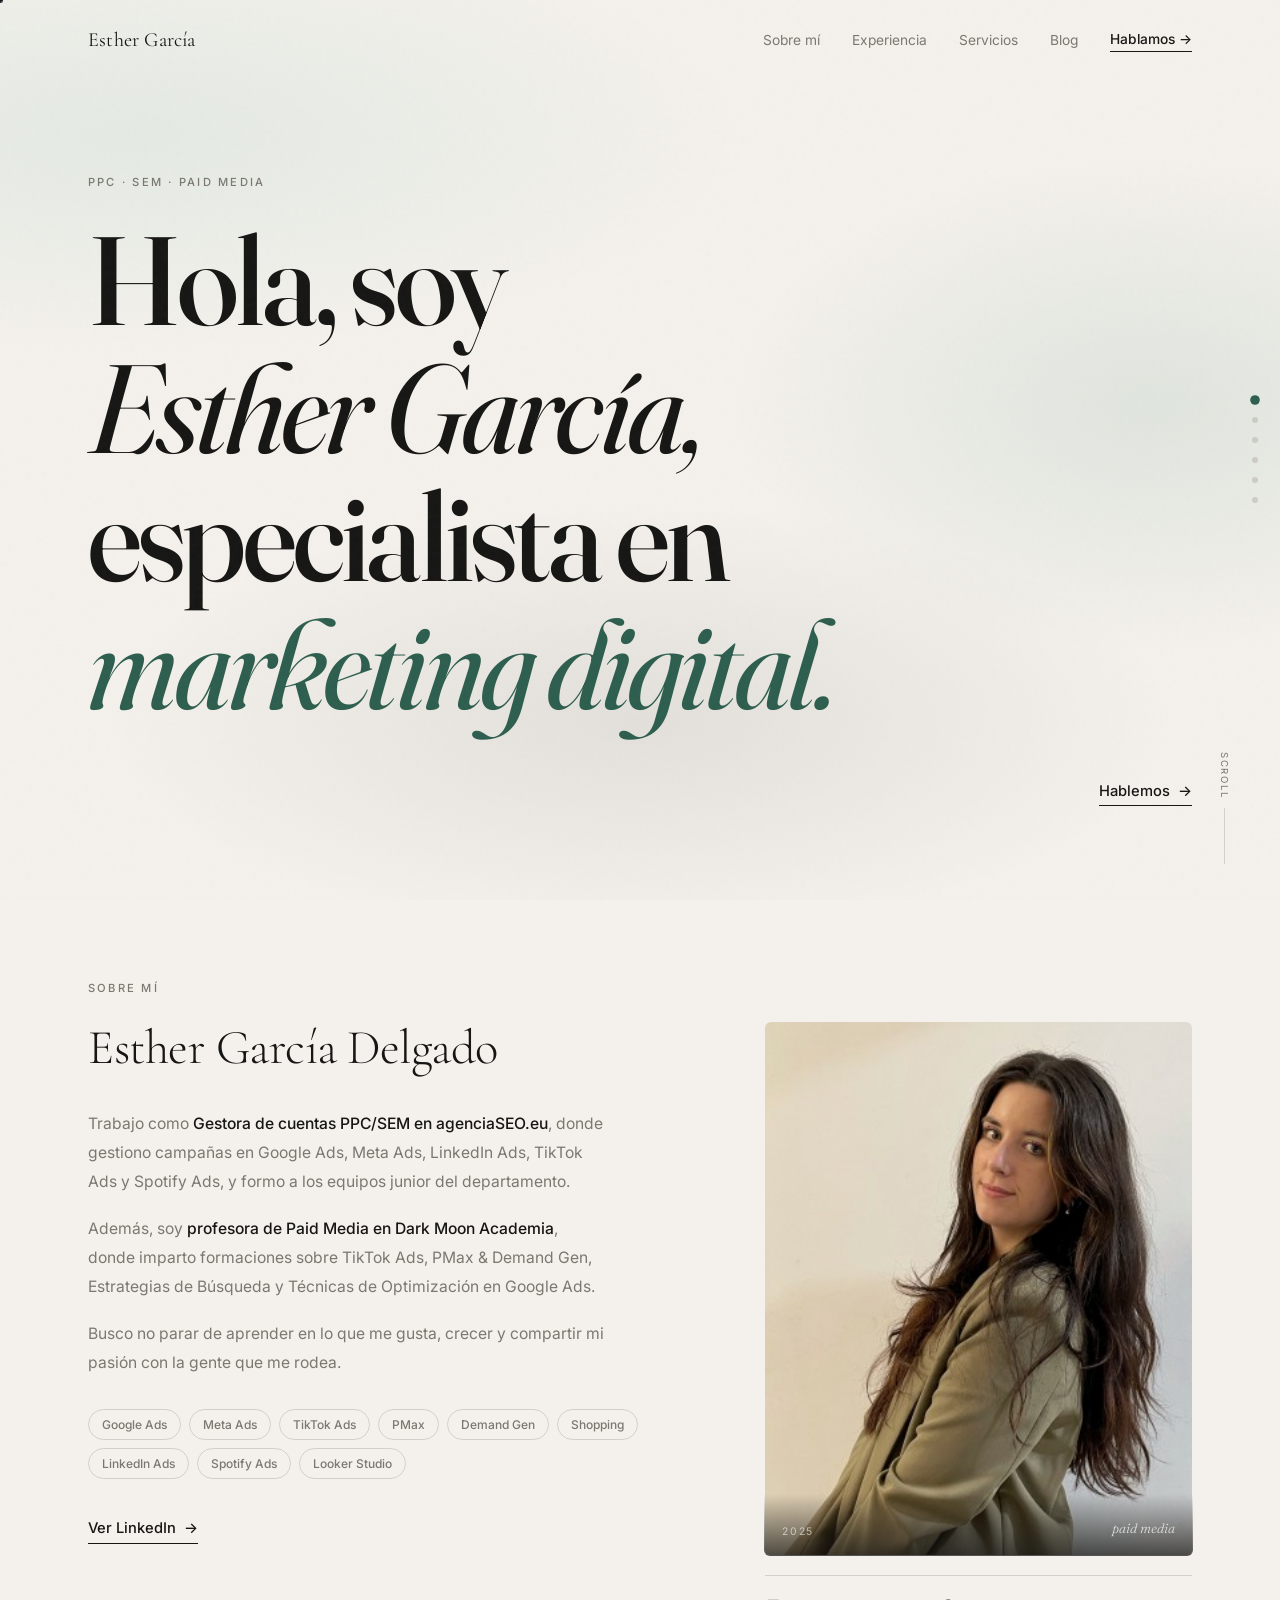
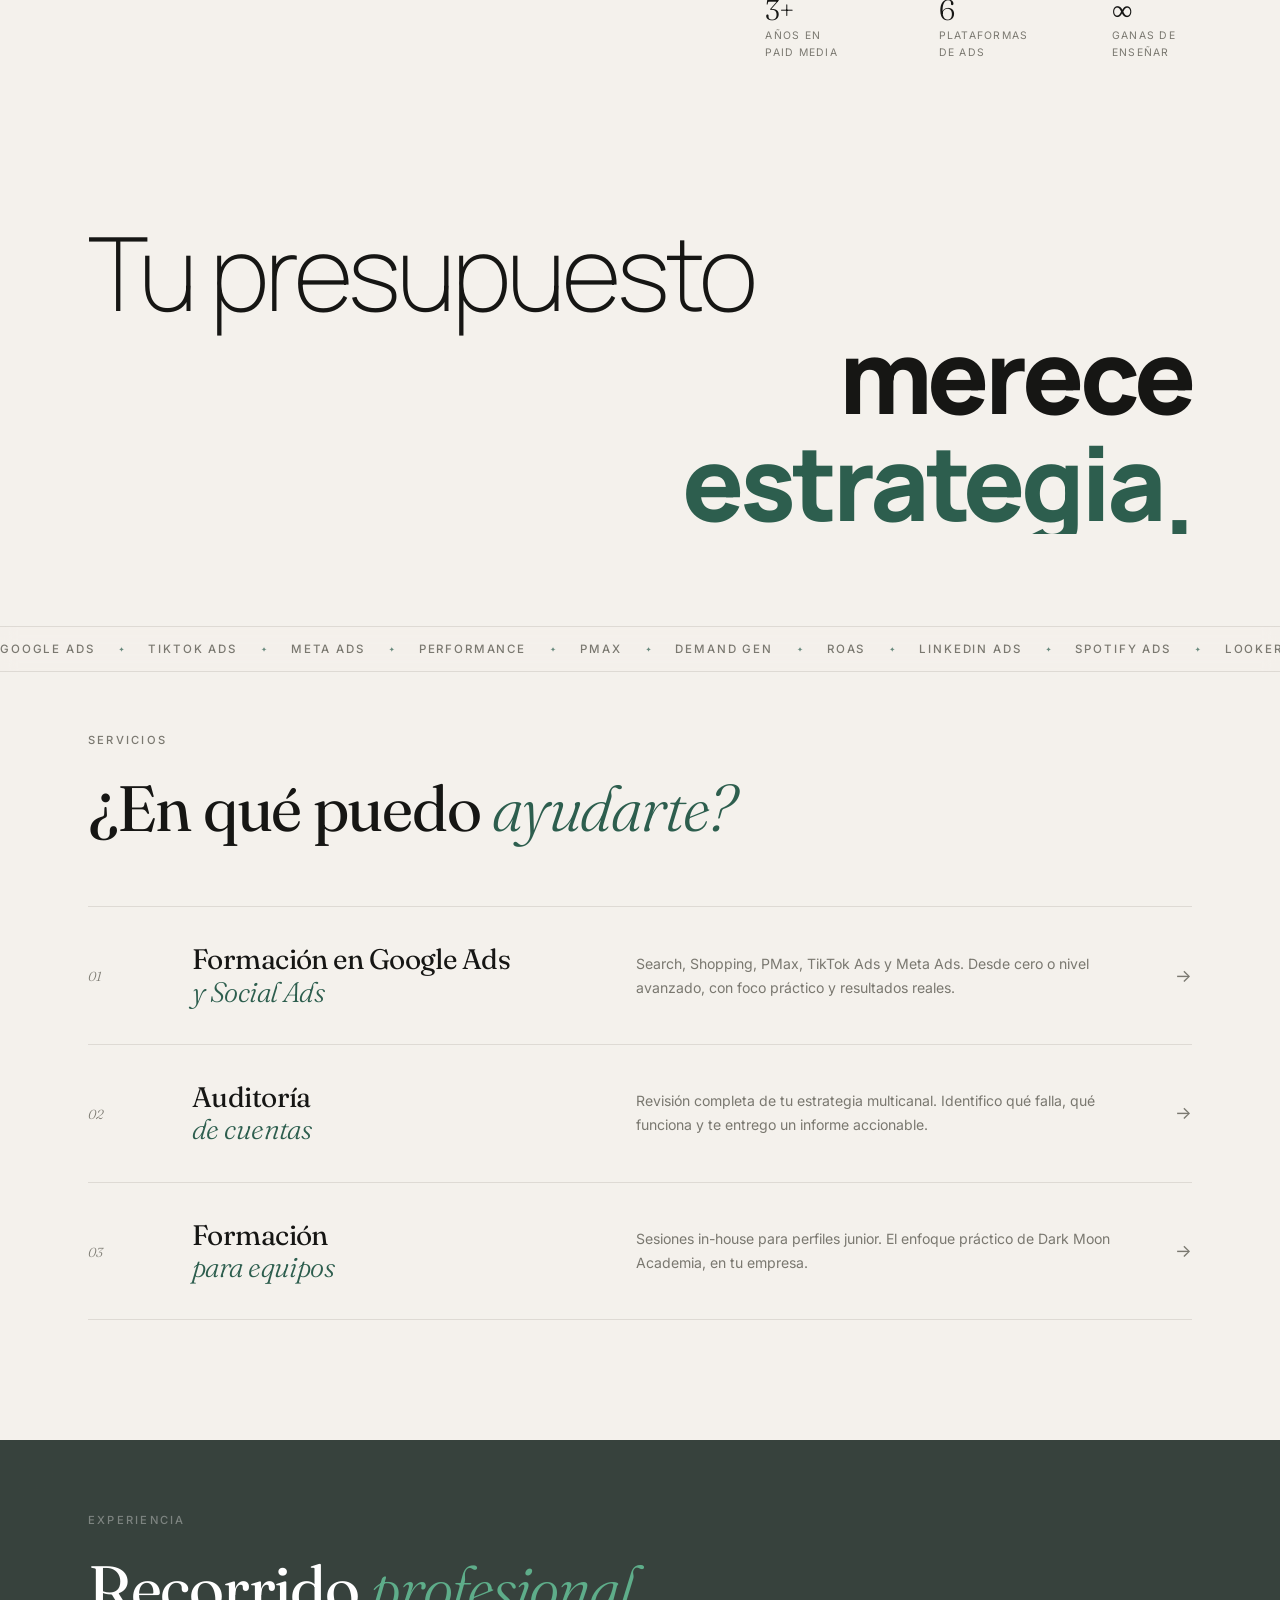
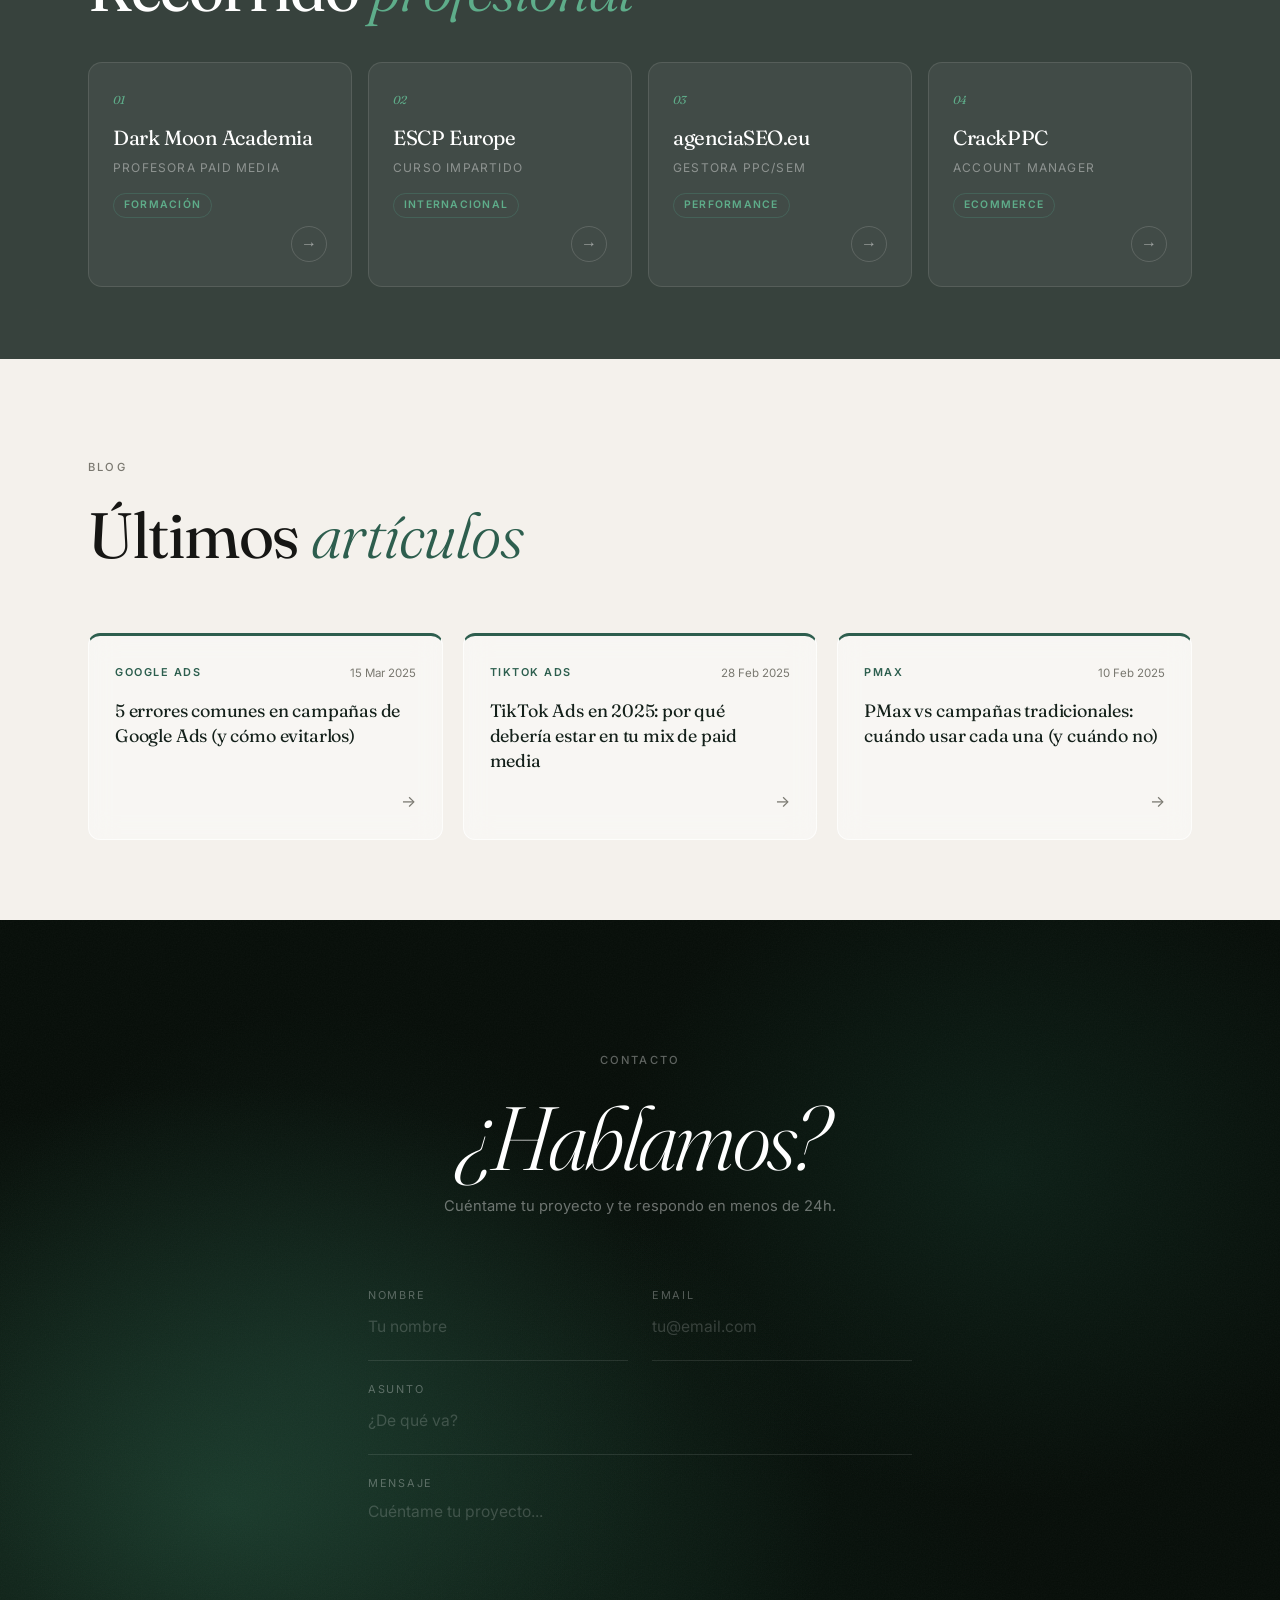
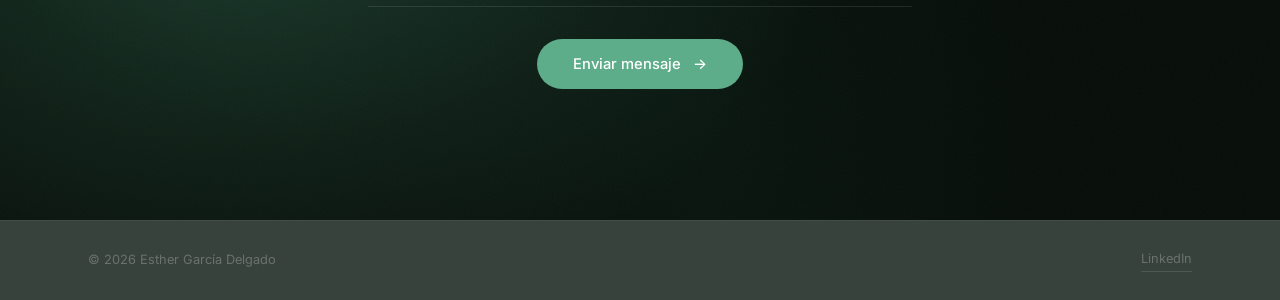
==== public/index.html @ b1e5d4ae "Hero: nuevo titulo hola soy Esther Garcia especialista en marketing digital" ====
<!DOCTYPE html>
<html lang="es">
<head>
    <meta charset="UTF-8">
    <meta name="viewport" content="width=device-width, initial-scale=1.0">
    <title>Esther García Delgado — PPC & Paid Media</title>
    <meta name="description" content="Formación y consultoría en PPC/SEM: Google Ads, TikTok Ads, Meta Ads y Paid Media.">
    <link rel="preconnect" href="https://fonts.googleapis.com">
    <link rel="preconnect" href="https://fonts.gstatic.com" crossorigin>
    <link href="https://fonts.googleapis.com/css2?family=Cormorant+Garamond:ital,wght@0,300;0,400;0,500;1,300;1,400&family=Fraunces:ital,opsz,wght@0,9..144,300;0,9..144,400;0,9..144,700;1,9..144,300;1,9..144,400&family=Inter:wght@300;400;500;600&family=Manrope:wght@200;300;400;700;800&display=swap" rel="stylesheet">
    <link rel="stylesheet" href="css/style.css">
</head>
<body>

    <!-- NAV -->
    <header class="nav" id="nav">
        <div class="nav__inner">
            <a href="#inicio" class="nav__logo">Esther García</a>
            <button class="nav__toggle" id="navToggle" aria-label="Menú">
                <span></span><span></span>
            </button>
            <nav class="nav__links" id="navLinks">
                <a href="#sobre-mi">Sobre mí</a>
                <a href="#experiencia">Experiencia</a>
                <a href="#servicios">Servicios</a>
                <a href="#articulos">Blog</a>
                <a href="#contacto" class="nav__cta">Hablamos →</a>
            </nav>
        </div>
    </header>

    <!-- HERO -->
    <section class="hero" id="inicio">
        <div class="hero__inner">
            <div class="hero__text">
                <p class="hero__eyebrow">PPC · SEM · Paid Media</p>
                <h1 class="hero__title">
                    <span class="hero__line"><span class="word">Hola, soy</span></span>
                    <span class="hero__line hero__name-line"><em><span class="word">Esther García,</span></em></span>
                    <span class="hero__line"><span class="word">especialista en</span></span>
                    <span class="hero__line"><em><span class="word">marketing digital</span><span class="hero__dot">.</span></em></span>
                </h1>
                <div class="hero__bottom">
                    <a href="#contacto" class="link-arrow">Hablemos <span>→</span></a>
                </div>
            </div>
        </div>

        <!-- Scroll indicator -->
        <div class="hero__scroll">
            <span>scroll</span>
            <div class="hero__scroll-line"></div>
        </div>
    </section>

    <!-- SOBRE MÍ -->
    <section class="about" id="sobre-mi">
        <div class="container">
            <div class="section-label reveal">Sobre mí</div>
            <div class="about__grid">
                <div class="about__content">
                    <h2 class="about__name reveal">Esther García Delgado</h2>
                    <div class="about__text reveal">
                        <p>Trabajo como <strong>Gestora de cuentas PPC/SEM en agenciaSEO.eu</strong>, donde gestiono campañas en Google Ads, Meta Ads, LinkedIn Ads, TikTok Ads y Spotify Ads, y formo a los equipos junior del departamento.</p>
                        <p>Además, soy <strong>profesora de Paid Media en Dark Moon Academia</strong>, donde imparto formaciones sobre TikTok Ads, PMax & Demand Gen, Estrategias de Búsqueda y Técnicas de Optimización en Google Ads.</p>
                        <p>Busco no parar de aprender en lo que me gusta, crecer y compartir mi pasión con la gente que me rodea.</p>
                    </div>
                    <div class="about__tags reveal">
                        <span>Google Ads</span>
                        <span>Meta Ads</span>
                        <span>TikTok Ads</span>
                        <span>PMax</span>
                        <span>Demand Gen</span>
                        <span>Shopping</span>
                        <span>LinkedIn Ads</span>
                        <span>Spotify Ads</span>
                        <span>Looker Studio</span>
                    </div>
                    <a href="https://www.linkedin.com/in/esthergarcia1999/" target="_blank" rel="noopener noreferrer" class="link-arrow reveal">
                        Ver LinkedIn <span>→</span>
                    </a>
                </div>
                <div class="about__photo-wrap reveal">
                    <div class="about__photo-frame">
                        <img src="images/1749674948531.jpg" alt="Esther García Delgado" class="about__photo">
                        <div class="about__photo-caption">
                            <span>2025</span>
                            <em>paid media</em>
                        </div>
                    </div>
                    <div class="about__photo-stats">
                        <div class="stat">
                            <span class="stat__num">3+</span>
                            <span class="stat__label">años en paid media</span>
                        </div>
                        <div class="stat">
                            <span class="stat__num">6</span>
                            <span class="stat__label">plataformas de ads</span>
                        </div>
                        <div class="stat">
                            <span class="stat__num">∞</span>
                            <span class="stat__label">ganas de enseñar</span>
                        </div>
                    </div>
                </div>
            </div>
        </div>
    </section>

    <!-- STATEMENT -->
    <section class="statement">
        <div class="statement__inner">
            <div class="statement__block">
                <p class="statement__line reveal">Tu presupuesto</p>
                <p class="statement__line reveal">merece</p>
                <p class="statement__line statement__line--rotate reveal">
                    <span class="statement__rotate">
                        <span class="rot-word active">resultados</span>
                        <span class="rot-word">estrategia</span>
                        <span class="rot-word">impacto</span>
                    </span><span class="statement__dot">.</span>
                </p>
            </div>
        </div>
    </section>

    <!-- TICKER -->
    <div class="ticker" aria-hidden="true">
        <div class="ticker__track">
            <span>Google Ads</span><em>✦</em>
            <span>TikTok Ads</span><em>✦</em>
            <span>Meta Ads</span><em>✦</em>
            <span>Performance</span><em>✦</em>
            <span>PMax</span><em>✦</em>
            <span>Demand Gen</span><em>✦</em>
            <span>ROAS</span><em>✦</em>
            <span>LinkedIn Ads</span><em>✦</em>
            <span>Spotify Ads</span><em>✦</em>
            <span>Looker Studio</span><em>✦</em>
            <span>Google Ads</span><em>✦</em>
            <span>TikTok Ads</span><em>✦</em>
            <span>Meta Ads</span><em>✦</em>
            <span>Performance</span><em>✦</em>
            <span>PMax</span><em>✦</em>
            <span>Demand Gen</span><em>✦</em>
            <span>ROAS</span><em>✦</em>
            <span>LinkedIn Ads</span><em>✦</em>
            <span>Spotify Ads</span><em>✦</em>
            <span>Looker Studio</span><em>✦</em>
        </div>
    </div>

    <!-- SERVICIOS -->
    <section class="services" id="servicios">
        <div class="container">
            <div class="section-label reveal">Servicios</div>
            <h2 class="section-title reveal">¿En qué puedo <em>ayudarte?</em></h2>
        </div>
        <div class="svc-list">
            <a href="#contacto" class="svc-row reveal">
                <span class="svc-row__num">01</span>
                <h3 class="svc-row__title">Formación en Google Ads<br><em>y Social Ads</em></h3>
                <p class="svc-row__desc">Search, Shopping, PMax, TikTok Ads y Meta Ads. Desde cero o nivel avanzado, con foco práctico y resultados reales.</p>
                <span class="svc-row__arrow">→</span>
            </a>
            <a href="#contacto" class="svc-row reveal">
                <span class="svc-row__num">02</span>
                <h3 class="svc-row__title">Auditoría<br><em>de cuentas</em></h3>
                <p class="svc-row__desc">Revisión completa de tu estrategia multicanal. Identifico qué falla, qué funciona y te entrego un informe accionable.</p>
                <span class="svc-row__arrow">→</span>
            </a>
            <a href="#contacto" class="svc-row reveal">
                <span class="svc-row__num">03</span>
                <h3 class="svc-row__title">Formación<br><em>para equipos</em></h3>
                <p class="svc-row__desc">Sesiones in-house para perfiles junior. El enfoque práctico de Dark Moon Academia, en tu empresa.</p>
                <span class="svc-row__arrow">→</span>
            </a>
        </div>
    </section>

    <!-- EXPERIENCIA -->
    <section class="experience" id="experiencia">
        <div class="container">
            <div class="section-label reveal">Experiencia</div>
            <h2 class="section-title reveal">Recorrido <em>profesional</em></h2>
            <div class="exp__cards">

                <div class="exp__card reveal" data-exp="0">
                    <div class="exp__card-num">01</div>
                    <div class="exp__card-company">Dark Moon Academia</div>
                    <div class="exp__card-role">Profesora Paid Media</div>
                    <div class="exp__card-tag">Formación</div>
                    <button class="exp__card-btn" aria-label="Ver más">→</button>
                </div>

                <div class="exp__card reveal" data-exp="1">
                    <div class="exp__card-num">02</div>
                    <div class="exp__card-company">ESCP Europe</div>
                    <div class="exp__card-role">Curso impartido</div>
                    <div class="exp__card-tag">Internacional</div>
                    <button class="exp__card-btn" aria-label="Ver más">→</button>
                </div>

                <div class="exp__card reveal" data-exp="2">
                    <div class="exp__card-num">03</div>
                    <div class="exp__card-company">agenciaSEO.eu</div>
                    <div class="exp__card-role">Gestora PPC/SEM</div>
                    <div class="exp__card-tag">Performance</div>
                    <button class="exp__card-btn" aria-label="Ver más">→</button>
                </div>

                <div class="exp__card reveal" data-exp="3">
                    <div class="exp__card-num">04</div>
                    <div class="exp__card-company">CrackPPC</div>
                    <div class="exp__card-role">Account Manager</div>
                    <div class="exp__card-tag">Ecommerce</div>
                    <button class="exp__card-btn" aria-label="Ver más">→</button>
                </div>

            </div>
        </div>
    </section>

    <!-- POPUPS EXPERIENCIA -->
    <div class="exp__overlay" id="expOverlay" aria-hidden="true">
        <div class="exp__modal" id="expModal" role="dialog" aria-modal="true">
            <button class="exp__modal-close" id="expClose" aria-label="Cerrar">✕</button>
            <div class="exp__modal-num" id="mNum"></div>
            <div class="exp__modal-company" id="mCompany"></div>
            <div class="exp__modal-role" id="mRole"></div>
            <p class="exp__modal-desc" id="mDesc"></p>
            <div class="exp__modal-tags" id="mTags"></div>
        </div>
    </div>

    <!-- ARTÍCULOS -->
    <section class="articles" id="articulos">
        <div class="container">
            <div class="section-label reveal">Blog</div>
            <h2 class="section-title reveal">Últimos <em>artículos</em></h2>
            <div class="articles__grid">
                <a href="#" class="article-card reveal">
                    <div class="article-card__top">
                        <span class="article-card__tag">Google Ads</span>
                        <span class="article-card__date">15 Mar 2025</span>
                    </div>
                    <h3>5 errores comunes en campañas de Google Ads (y cómo evitarlos)</h3>
                    <span class="article-card__arrow">→</span>
                </a>
                <a href="#" class="article-card reveal">
                    <div class="article-card__top">
                        <span class="article-card__tag">TikTok Ads</span>
                        <span class="article-card__date">28 Feb 2025</span>
                    </div>
                    <h3>TikTok Ads en 2025: por qué debería estar en tu mix de paid media</h3>
                    <span class="article-card__arrow">→</span>
                </a>
                <a href="#" class="article-card reveal">
                    <div class="article-card__top">
                        <span class="article-card__tag">PMax</span>
                        <span class="article-card__date">10 Feb 2025</span>
                    </div>
                    <h3>PMax vs campañas tradicionales: cuándo usar cada una (y cuándo no)</h3>
                    <span class="article-card__arrow">→</span>
                </a>
            </div>
        </div>
    </section>

    <!-- CONTACTO -->
    <section class="contact" id="contacto">
        <div class="contact__center">
            <div class="section-label reveal">Contacto</div>
            <h2 class="contact__title reveal">¿Hablamos?</h2>
            <p class="contact__sub reveal">Cuéntame tu proyecto y te respondo en menos de 24h.</p>
            <form class="contact__form reveal" id="contactForm" action="https://formspree.io/f/XXXXXXXX" method="POST">
                <div class="form-row">
                    <div class="form-group">
                        <label>Nombre</label>
                        <input type="text" name="nombre" placeholder="Tu nombre" required>
                    </div>
                    <div class="form-group">
                        <label>Email</label>
                        <input type="email" name="email" placeholder="tu@email.com" required>
                    </div>
                </div>
                <div class="form-group">
                    <label>Asunto</label>
                    <input type="text" name="asunto" placeholder="¿De qué va?">
                </div>
                <div class="form-group">
                    <label>Mensaje</label>
                    <textarea name="mensaje" placeholder="Cuéntame tu proyecto..." rows="4" required></textarea>
                </div>
                <button type="submit" class="btn-submit">
                    Enviar mensaje <span>→</span>
                </button>
                <p class="form-success hidden" id="formSuccess">¡Mensaje enviado! Te respondo pronto.</p>
            </form>
        </div>
    </section>

    <!-- FOOTER -->
    <footer class="footer">
        <div class="container footer__inner">
            <p>© <span id="year">2025</span> Esther García Delgado</p>
            <a href="https://www.linkedin.com/in/esthergarcia1999/" target="_blank" rel="noopener noreferrer">LinkedIn</a>
        </div>
    </footer>

    <!-- INDICADOR DE PROGRESO LATERAL -->
    <nav class="page-progress" id="pageProgress" aria-label="Posición en la página">
        <a href="#inicio"      class="pp__dot" data-label="Inicio"></a>
        <a href="#sobre-mi"    class="pp__dot" data-label="Sobre mí"></a>
        <a href="#servicios"   class="pp__dot" data-label="Servicios"></a>
        <a href="#experiencia" class="pp__dot" data-label="Experiencia"></a>
        <a href="#articulos"   class="pp__dot" data-label="Blog"></a>
        <a href="#contacto"    class="pp__dot" data-label="Contacto"></a>
    </nav>

    <!-- Cursor personalizado -->
    <div class="cursor" aria-hidden="true">
        <div class="cursor__dot"></div>
        <div class="cursor__ring"></div>
    </div>

    <script src="js/main.js"></script>
</body>
</html>
---- public/css/style.css ----
/* ============================================================
   ESTHER GARCÍA — PORTFOLIO · Editorial + Funnel
   ============================================================ */

:root {
    --bg:         #F4F1EC;
    --bg-services:#D6E4DC;
    --dark:       #14201A;   /* verde muy oscuro en lugar de negro puro */
    --text:       #161614;
    --muted:      #7A7870;
    --border:     rgba(180,176,168,0.5);
    --border-s:   rgba(180,176,168,0.35);
    --white:      #FAFAF8;
    --accent:     #2D5E4E;
    --accent-mid: #5EAD8A;   /* verde más luminoso para fondos oscuros */
    --accent-lt:  #D6E4DC;
    --glass:      rgba(244,241,236,0.55);
    --glass-dark: rgba(14,28,22,0.82);  /* verde oscuro translúcido */
    --serif:      'Fraunces', Georgia, serif;
    --didone:     'Cormorant Garamond', Georgia, serif;
    --sans:       'Inter', system-ui, sans-serif;
    --display:    'Manrope', 'Inter', system-ui, sans-serif;
    --ease:       cubic-bezier(0.4, 0, 0.2, 1);
    --ease-out:   cubic-bezier(0, 0, 0.2, 1);
}

/* ── RESET ───────────────────────────────────────────────────── */
*, *::before, *::after { box-sizing: border-box; margin: 0; padding: 0; }
html { scroll-behavior: smooth; }
body {
    font-family: var(--sans);
    /* Degradado continuo que recorre toda la página */
    background:
        radial-gradient(ellipse 80% 40% at 10% 15%, rgba(214,228,220,0.55) 0%, transparent 60%),
        radial-gradient(ellipse 60% 50% at 90% 45%, rgba(74,140,120,0.12) 0%, transparent 55%),
        radial-gradient(ellipse 70% 40% at 50% 80%, rgba(22,22,20,0.08) 0%, transparent 60%),
        #F4F1EC;
    background-attachment: fixed;
    color: var(--text);
    line-height: 1.6;
    overflow-x: hidden;
    -webkit-font-smoothing: antialiased;
}
img  { max-width: 100%; display: block; }
a    { text-decoration: none; color: inherit; }
ul   { list-style: none; }

/* Textura de grano */
body::after {
    content: '';
    position: fixed;
    inset: 0;
    background-image: url("data:image/svg+xml,%3Csvg viewBox='0 0 256 256' xmlns='http://www.w3.org/2000/svg'%3E%3Cfilter id='n'%3E%3CfeTurbulence type='fractalNoise' baseFrequency='0.75' numOctaves='4' stitchTiles='stitch'/%3E%3C/filter%3E%3Crect width='100%25' height='100%25' filter='url(%23n)'/%3E%3C/svg%3E");
    opacity: 0.028;
    pointer-events: none;
    z-index: 9999;
}

/* ── CONTAINER ───────────────────────────────────────────────── */
.container { max-width: 1200px; margin: 0 auto; padding: 0 48px; }

/* ── HELPERS ─────────────────────────────────────────────────── */
.section-label {
    font-size: 0.7rem;
    font-weight: 500;
    text-transform: uppercase;
    letter-spacing: 0.2em;
    color: var(--muted);
    margin-bottom: 24px;
    display: block;
}
.section-title {
    font-family: var(--serif);
    font-size: clamp(2.8rem, 5vw, 4.5rem);
    font-weight: 400;
    line-height: 1.06;
    letter-spacing: -0.02em;
    margin-bottom: 64px;
}
.section-title em { font-style: italic; font-weight: 300; color: var(--accent); }

.link-arrow {
    display: inline-flex;
    align-items: center;
    gap: 8px;
    font-size: 0.92rem;
    font-weight: 500;
    color: var(--text);
    border-bottom: 1.5px solid var(--text);
    padding-bottom: 2px;
    transition: gap 0.3s var(--ease), opacity 0.25s;
}
.link-arrow:hover { gap: 14px; opacity: 0.55; }

.reveal {
    opacity: 0;
    transform: translateY(24px);
    transition: opacity 0.85s var(--ease-out), transform 0.85s var(--ease-out);
}
.reveal.visible { opacity: 1; transform: none; }

/* ═══════════════════════════════════════════════════════════════
   NAV
═══════════════════════════════════════════════════════════════ */
.nav {
    position: fixed;
    top: 0; left: 0; right: 0;
    z-index: 100;
    padding: 24px 0;
    transition: background 0.4s, padding 0.4s;
}
.nav.scrolled {
    background: rgba(244,241,236,0.72);
    backdrop-filter: blur(24px);
    -webkit-backdrop-filter: blur(24px);
    padding: 14px 0;
    border-bottom: 1px solid var(--border-s);
}
.nav__inner {
    max-width: 1200px; margin: 0 auto; padding: 0 48px;
    display: flex; align-items: center; justify-content: space-between;
}
.nav__logo { font-family: var(--didone); font-size: 1.25rem; font-weight: 400; letter-spacing: 0.01em; transition: color 0.4s; }
.nav__links { display: flex; align-items: center; gap: 32px; }
.nav__links a { font-size: 0.86rem; color: var(--muted); transition: color 0.2s; }
.nav__links a:hover { color: var(--text); }
.nav__cta { color: var(--text) !important; font-weight: 500 !important; border-bottom: 1px solid var(--text); padding-bottom: 1px; }
.nav__toggle { display: none; flex-direction: column; gap: 6px; background: none; border: none; cursor: pointer; padding: 4px; }
.nav__toggle span { display: block; width: 22px; height: 1.5px; background: var(--text); border-radius: 2px; transition: all 0.3s; }

/* ═══════════════════════════════════════════════════════════════
   HERO — texto principal
═══════════════════════════════════════════════════════════════ */
.hero {
    min-height: 100vh;
    display: flex;
    flex-direction: column;
    justify-content: center;
    padding-top: 120px;
    padding-bottom: 40px;
    position: relative;
    overflow: hidden;
}
.hero__inner {
    max-width: 1200px;
    margin: 0 auto;
    padding: 0 48px;
    width: 100%;
}
.hero__eyebrow {
    font-size: 0.7rem; font-weight: 500; text-transform: uppercase;
    letter-spacing: 0.2em; color: var(--muted); margin-bottom: 28px;
    opacity: 0; animation: fadeIn 0.8s 0.2s var(--ease-out) forwards;
}
.hero__title {
    font-family: var(--serif);
    font-size: clamp(3.8rem, 9.8vw, 9.5rem);
    font-weight: 500; line-height: 0.95; letter-spacing: -0.03em; margin-bottom: 48px;
}
.hero__line { display: block; overflow: visible; padding-bottom: 0.07em; }
.hero__line em { font-style: italic; font-weight: 400; color: var(--accent); }
/* El nombre en cursiva pero en color oscuro, no verde */
.hero__name-line em { color: var(--text); }
.word {
    display: inline-block; opacity: 0; transform: translateY(105%);
    animation: wordUp 0.95s var(--ease-out) forwards;
}
.hero__line:nth-child(1) .word { animation-delay: 0.25s; }
.hero__line:nth-child(2) .word { animation-delay: 0.40s; }
.hero__line:nth-child(3) .word { animation-delay: 0.55s; }
.hero__line:nth-child(4) .word { animation-delay: 0.70s; }
.hero__dot { color: var(--accent); }
.hero__bottom {
    display: flex; align-items: flex-end; justify-content: flex-end; gap: 24px;
    opacity: 0; animation: fadeIn 0.8s 0.9s var(--ease-out) forwards;
}
.hero__sub { font-size: 1rem; color: var(--muted); line-height: 1.65; max-width: 260px; }

/* Scroll indicator */
.hero__scroll {
    position: absolute; bottom: 36px; right: 48px;
    display: flex; flex-direction: column; align-items: center; gap: 10px;
    opacity: 0; animation: fadeIn 1s 1.3s var(--ease-out) forwards;
}
.hero__scroll span {
    font-size: 0.6rem; text-transform: uppercase; letter-spacing: 0.18em;
    color: var(--muted); writing-mode: vertical-rl;
}
.hero__scroll-line {
    width: 1px; height: 56px; background: var(--border);
    position: relative; overflow: hidden;
}
.hero__scroll-line::after {
    content: ''; position: absolute; top: -100%; left: 0;
    width: 100%; height: 100%; background: var(--accent-mid);
    animation: scrollLine 2.2s 1.6s var(--ease-out) infinite;
}

/* ═══════════════════════════════════════════════════════════════
   SOBRE MÍ
═══════════════════════════════════════════════════════════════ */
.about { padding: 80px 0 60px; border-top: none; background: transparent; }
.about__grid {
    display: grid;
    grid-template-columns: 1.4fr 1fr;
    gap: 80px; align-items: start;
}
.about__content h2,
.about__name {
    font-family: var(--didone);
    font-size: clamp(2.4rem, 3.8vw, 3.5rem);
    font-weight: 300;
    font-style: normal;
    line-height: 1.05;
    letter-spacing: -0.01em;
    margin-bottom: 36px;
    color: var(--text);
}
.about__text p {
    font-size: 0.98rem; color: var(--muted); line-height: 1.85;
    margin-bottom: 18px; max-width: 520px;
}
.about__text p strong { color: var(--text); font-weight: 500; }
.about__tags {
    display: flex; flex-wrap: wrap; gap: 8px; margin: 32px 0 36px;
}
.about__tags span {
    font-size: 0.75rem; font-weight: 500; color: var(--muted);
    border: 1px solid var(--border); padding: 5px 13px; border-radius: 50px;
    transition: all 0.2s; cursor: default;
}
.about__tags span:hover { border-color: var(--accent); color: var(--accent); }

.about__photo-wrap { position: sticky; top: 120px; }
.about__photo-frame { position: relative; }
.about__photo {
    width: 100%; aspect-ratio: 4/5;
    object-fit: cover; object-position: center top;
    border-radius: 6px; filter: grayscale(8%) contrast(1.02);
}
.about__photo-caption {
    position: absolute; bottom: -1px; left: -1px; right: -1px;
    padding: 24px 18px 16px;
    background: linear-gradient(to top, rgba(22,22,20,0.72) 0%, transparent 100%);
    border-radius: 0 0 6px 6px;
    display: flex; align-items: flex-end; justify-content: space-between;
}
.about__photo-caption span {
    font-size: 0.65rem; text-transform: uppercase; letter-spacing: 0.16em; color: rgba(255,255,255,0.6);
}
.about__photo-caption em {
    font-family: var(--serif); font-style: italic; font-size: 0.85rem; font-weight: 300; color: rgba(255,255,255,0.75);
}
.about__photo-stats {
    display: flex; justify-content: space-between;
    padding: 20px 0 0; border-top: 1px solid var(--border); margin-top: 20px;
}
.stat { display: flex; flex-direction: column; gap: 3px; }
.stat__num {
    font-family: var(--serif); font-size: 1.8rem; font-weight: 300;
    letter-spacing: -0.03em; color: var(--text); line-height: 1;
}
.stat__label {
    font-size: 0.65rem; text-transform: uppercase; letter-spacing: 0.12em; color: var(--muted); max-width: 80px;
}

/* ═══════════════════════════════════════════════════════════════
   EXPERIENCIA — 4 tarjetas en fila + popup
═══════════════════════════════════════════════════════════════ */
.experience {
    padding: 72px 0;
    margin-top: 40px;
    background: var(--glass-dark);
    backdrop-filter: blur(24px);
    -webkit-backdrop-filter: blur(24px);
}
.experience .section-label { color: rgba(255,255,255,0.35); }
.experience .section-title { color: #fff; margin-bottom: 40px; }
.experience .section-title em { color: var(--accent-mid); }

/* Grid de 4 tarjetas en fila */
.exp__cards {
    display: grid;
    grid-template-columns: repeat(4, 1fr);
    gap: 16px;
}
.exp__card {
    background: rgba(255,255,255,0.05);
    border: 1px solid rgba(255,255,255,0.1);
    border-radius: 14px;
    padding: 28px 24px 24px;
    display: flex;
    flex-direction: column;
    gap: 8px;
    cursor: pointer;
    transition: background 0.25s, border-color 0.25s, transform 0.25s;
    position: relative;
}
.exp__card:hover {
    background: rgba(255,255,255,0.09);
    border-color: rgba(74,140,120,0.4);
    transform: translateY(-4px);
}
.exp__card-num {
    font-family: var(--serif);
    font-size: 0.72rem;
    font-style: italic;
    color: var(--accent-mid);
    margin-bottom: 8px;
}
.exp__card-company {
    font-family: var(--serif);
    font-size: clamp(1.1rem, 1.6vw, 1.4rem);
    font-weight: 400;
    color: #fff;
    line-height: 1.2;
    letter-spacing: -0.02em;
}
.exp__card-role {
    font-size: 0.75rem;
    color: rgba(255,255,255,0.4);
    text-transform: uppercase;
    letter-spacing: 0.1em;
}
.exp__card-tag {
    display: inline-block;
    margin-top: 8px;
    font-size: 0.65rem;
    font-weight: 600;
    text-transform: uppercase;
    letter-spacing: 0.12em;
    color: var(--accent-mid);
    border: 1px solid rgba(74,140,120,0.35);
    padding: 3px 10px;
    border-radius: 50px;
    width: fit-content;
}
.exp__card-btn {
    margin-top: auto;
    align-self: flex-end;
    background: none;
    border: 1px solid rgba(255,255,255,0.15);
    border-radius: 50%;
    width: 36px; height: 36px;
    color: rgba(255,255,255,0.5);
    font-size: 1rem;
    cursor: pointer;
    display: flex; align-items: center; justify-content: center;
    transition: background 0.2s, color 0.2s, border-color 0.2s;
}
.exp__card:hover .exp__card-btn {
    background: var(--accent-mid);
    border-color: var(--accent-mid);
    color: #fff;
}

/* ── POPUP / OVERLAY ─────────────────────────────────────────── */
.exp__overlay {
    position: fixed;
    inset: 0;
    background: rgba(0,0,0,0.6);
    backdrop-filter: blur(8px);
    -webkit-backdrop-filter: blur(8px);
    z-index: 200;
    display: flex;
    align-items: center;
    justify-content: center;
    opacity: 0;
    pointer-events: none;
    transition: opacity 0.3s var(--ease);
}
.exp__overlay.open {
    opacity: 1;
    pointer-events: all;
}
.exp__modal {
    background: var(--dark);
    border: 1px solid rgba(255,255,255,0.1);
    border-radius: 20px;
    padding: 48px 52px;
    max-width: 560px;
    width: 90%;
    position: relative;
    transform: translateY(24px);
    transition: transform 0.35s var(--ease-out);
}
.exp__overlay.open .exp__modal { transform: translateY(0); }
.exp__modal-close {
    position: absolute;
    top: 20px; right: 20px;
    background: rgba(255,255,255,0.08);
    border: none;
    border-radius: 50%;
    width: 32px; height: 32px;
    color: rgba(255,255,255,0.5);
    font-size: 0.8rem;
    cursor: pointer;
    display: flex; align-items: center; justify-content: center;
    transition: background 0.2s;
}
.exp__modal-close:hover { background: rgba(255,255,255,0.15); }
.exp__modal-num {
    font-family: var(--serif);
    font-size: 0.75rem;
    font-style: italic;
    color: var(--accent-mid);
    margin-bottom: 12px;
}
.exp__modal-company {
    font-family: var(--serif);
    font-size: clamp(1.6rem, 3vw, 2.2rem);
    font-weight: 400;
    color: #fff;
    letter-spacing: -0.02em;
    margin-bottom: 6px;
}
.exp__modal-role {
    font-size: 0.78rem;
    text-transform: uppercase;
    letter-spacing: 0.12em;
    color: rgba(255,255,255,0.35);
    margin-bottom: 24px;
}
.exp__modal-desc {
    font-size: 0.92rem;
    color: rgba(255,255,255,0.55);
    line-height: 1.8;
    margin-bottom: 24px;
}
.exp__modal-tags {
    display: flex; flex-wrap: wrap; gap: 8px;
}
.exp__modal-tags span {
    font-size: 0.68rem; font-weight: 500;
    text-transform: uppercase; letter-spacing: 0.1em;
    padding: 4px 12px; border-radius: 50px;
    border: 1px solid rgba(74,140,120,0.35);
    color: var(--accent-mid);
}

/* ═══════════════════════════════════════════════════════════════
   STATEMENT — bloque de texto grande con palabra rotatoria
═══════════════════════════════════════════════════════════════ */
.statement {
    padding: 100px 0 80px;
}
.statement__inner {
    max-width: 1200px;
    margin: 0 auto;
    padding: 0 48px;
}
.statement__block { }

.statement__line {
    display: block;
    font-family: 'Manrope', var(--sans);
    font-size: clamp(3.2rem, 8vw, 8rem);
    font-weight: 200;
    line-height: 1.0;
    letter-spacing: -0.04em;
    color: var(--text);
}
.statement__line:nth-child(odd)  { text-align: left; }
.statement__line:nth-child(even) { text-align: right; font-weight: 800; }

/* La línea con la palabra rotatoria */
.statement__line--rotate {
    text-align: right;
    font-weight: 800;
    display: flex;
    justify-content: flex-end;
    align-items: baseline;
    gap: 0;
    overflow: visible;
}

/* Contenedor de la palabra rotatoria */
.statement__rotate {
    display: inline-block;
    position: relative;
    /* La altura se fija al tamaño de la fuente */
    height: 1.05em;
    /* El ancho se adapta a la palabra más larga */
    min-width: 5ch;
    overflow: hidden;
    vertical-align: bottom;
}

.rot-word {
    display: block;
    position: absolute;
    right: 0;
    bottom: 0;
    font-family: 'Manrope', var(--sans);
    font-size: clamp(3.2rem, 8vw, 8rem);
    font-weight: 800;
    letter-spacing: -0.04em;
    color: var(--accent);
    white-space: nowrap;
    opacity: 0;
    transform: translateY(110%);
    transition: opacity 0.5s var(--ease-out), transform 0.5s var(--ease-out);
}
.rot-word.active {
    opacity: 1;
    transform: translateY(0);
}
.rot-word.exit {
    opacity: 0;
    transform: translateY(-110%);
    transition: opacity 0.4s var(--ease), transform 0.4s var(--ease);
}

.statement__dot {
    color: var(--accent);
    font-family: 'Manrope', var(--sans);
    font-weight: 800;
    flex-shrink: 0;
}

/* ═══════════════════════════════════════════════════════════════
   TICKER ANIMADO
═══════════════════════════════════════════════════════════════ */
.ticker {
    overflow: hidden;
    border-top: 1px solid var(--border-s);
    border-bottom: 1px solid var(--border-s);
    padding: 13px 0;
    background: rgba(244,241,236,0.4);
    backdrop-filter: blur(8px);
    -webkit-backdrop-filter: blur(8px);
    cursor: default;
}
.ticker__track {
    display: flex;
    align-items: center;
    gap: 24px;
    white-space: nowrap;
    width: max-content;
    animation: tickerScroll 28s linear infinite;
}
.ticker:hover .ticker__track { animation-play-state: paused; }
.ticker__track span {
    font-size: 0.72rem;
    font-weight: 500;
    text-transform: uppercase;
    letter-spacing: 0.16em;
    color: var(--muted);
    transition: color 0.2s;
}
.ticker__track span:hover { color: var(--accent); }
.ticker__track em {
    font-style: normal;
    font-size: 0.45rem;
    color: var(--accent);
    opacity: 0.7;
}

/* ═══════════════════════════════════════════════════════════════
   SERVICIOS — filas editoriales
═══════════════════════════════════════════════════════════════ */
.services {
    padding-top: 0;
    border-top: none;
}
.services::before { top: 0; padding-top: 20px; background: var(--bg); display: block; }
.services .container { padding-top: 60px; padding-bottom: 0; }
.services .section-label { color: var(--muted); }
.services .section-title em { color: var(--accent); }

.svc-list {
    max-width: 1200px;
    margin: 0 auto;
    padding: 0 48px 80px;
}

.svc-row {
    display: grid;
    grid-template-columns: 56px 1fr 1.2fr 32px;
    align-items: center;
    gap: 48px;
    padding: 36px 0;
    border-bottom: 1px solid var(--border-s);
    color: inherit;
    text-decoration: none;
    transition: opacity 0.25s;
    position: relative;
}
.svc-row:first-child { border-top: 1px solid var(--border-s); }
.svc-row::before {
    content: '';
    position: absolute;
    left: -24px; right: -24px; top: 0; bottom: 0;
    background: rgba(45,94,78,0.04);
    border-radius: 12px;
    opacity: 0;
    transition: opacity 0.25s;
    pointer-events: none;
}
.svc-row:hover::before { opacity: 1; }
.svc-row:hover .svc-row__title { color: var(--accent); }
.svc-row:hover .svc-row__arrow { transform: translateX(6px); color: var(--accent); }

.svc-row__num {
    font-family: var(--serif);
    font-style: italic;
    font-weight: 300;
    font-size: 0.82rem;
    color: var(--muted);
    padding-top: 2px;
}
.svc-row__title {
    font-family: var(--serif);
    font-size: clamp(1.3rem, 2.2vw, 2rem);
    font-weight: 400;
    letter-spacing: -0.02em;
    line-height: 1.15;
    color: var(--text);
    transition: color 0.25s;
}
.svc-row__title em { font-style: italic; font-weight: 300; color: var(--accent); }
.svc-row__desc {
    font-size: 0.88rem;
    color: var(--muted);
    line-height: 1.7;
}
.svc-row__arrow {
    font-size: 1.1rem;
    color: var(--muted);
    justify-self: end;
    transition: transform 0.25s var(--ease), color 0.25s;
}

/* ═══════════════════════════════════════════════════════════════
   ARTÍCULOS — cards modernas
═══════════════════════════════════════════════════════════════ */
.articles { padding: 100px 0 80px; border-top: none; background: transparent; }

.articles__grid {
    display: grid;
    grid-template-columns: repeat(3, 1fr);
    gap: 20px;
}

.article-card {
    background: rgba(250,250,248,0.6);
    backdrop-filter: blur(14px);
    -webkit-backdrop-filter: blur(14px);
    border: 1px solid rgba(255,255,255,0.7);
    border-top: 3px solid var(--accent);
    border-radius: 12px;
    padding: 28px 26px 24px;
    display: flex;
    flex-direction: column;
    gap: 16px;
    color: inherit;
    transition: transform 0.3s var(--ease), box-shadow 0.3s var(--ease), border-top-color 0.3s;
}
.article-card:hover {
    transform: translateY(-5px);
    box-shadow: 0 14px 40px rgba(45,94,78,0.12);
    border-top-color: var(--accent-mid);
    background: rgba(250,250,248,0.85);
}

.article-card__top {
    display: flex;
    align-items: center;
    justify-content: space-between;
}
.article-card__tag {
    font-size: 0.68rem; font-weight: 600;
    text-transform: uppercase; letter-spacing: 0.14em;
    color: var(--accent);
}
.article-card__date { font-size: 0.72rem; color: var(--muted); }

.article-card h3 {
    font-family: var(--serif);
    font-size: clamp(1rem, 1.4vw, 1.2rem);
    font-weight: 400; line-height: 1.4; letter-spacing: -0.01em;
    flex: 1;
    color: var(--dark);
}

.article-card__arrow {
    font-size: 1rem; color: var(--muted);
    align-self: flex-end;
    transition: transform 0.25s var(--ease), color 0.25s;
}
.article-card:hover .article-card__arrow { transform: translateX(6px); color: var(--accent); }

/* ═══════════════════════════════════════════════════════════════
   CONTACTO
═══════════════════════════════════════════════════════════════ */
.contact {
    min-height: 100vh;
    display: flex;
    align-items: center;
    justify-content: center;
    border-top: none;
    border-bottom: none;
    background:
        radial-gradient(ellipse 1000px 700px at 18% 65%, rgba(30,68,50,0.75) 0%, transparent 60%),
        radial-gradient(ellipse 700px 600px at 78% 28%, rgba(18,48,36,0.5) 0%, transparent 55%),
        radial-gradient(ellipse 500px 800px at 55% 90%, rgba(8,22,15,0.8) 0%, transparent 65%),
        #060d08;
    backdrop-filter: none;
    -webkit-backdrop-filter: none;
    position: relative;
    overflow: hidden;
}
/* Grano / textura sutil sobre el fondo */
.contact::before {
    content: '';
    position: absolute;
    inset: 0;
    background-image: url("data:image/svg+xml,%3Csvg xmlns='http://www.w3.org/2000/svg' width='300' height='300'%3E%3Cfilter id='n'%3E%3CfeTurbulence type='fractalNoise' baseFrequency='0.75' numOctaves='4' stitchTiles='stitch'/%3E%3CfeColorMatrix type='saturate' values='0'/%3E%3C/filter%3E%3Crect width='300' height='300' filter='url(%23n)' opacity='1'/%3E%3C/svg%3E");
    background-size: 300px 300px;
    opacity: 0.04;
    pointer-events: none;
    z-index: 0;
}
/* Luz central difusa */
.contact::after {
    content: '';
    position: absolute;
    width: 800px; height: 800px;
    border-radius: 50%;
    background: radial-gradient(circle, rgba(45,94,78,0.18) 0%, transparent 65%);
    top: 50%; left: 25%;
    transform: translate(-50%, -50%);
    pointer-events: none;
    z-index: 0;
}
.contact__center {
    position: relative;
    z-index: 1;
    width: 100%;
    max-width: 640px;
    margin: 0 auto;
    padding: 80px 48px;
    text-align: center;
}
.contact .section-label {
    color: rgba(255,255,255,0.35);
    text-align: center;
}
.contact__title {
    font-family: var(--serif);
    font-size: clamp(3rem, 7vw, 6rem);
    font-weight: 300;
    font-style: italic;
    letter-spacing: -0.03em;
    color: #fff;
    line-height: 1.0;
    margin-bottom: 12px;
}
.contact__sub {
    font-size: 0.92rem;
    color: rgba(255,255,255,0.4);
    margin-bottom: 48px;
    display: block;
}
.contact__info { display: flex; flex-direction: column; gap: 44px; }
.contact__detail span {
    display: block; font-size: 0.68rem; text-transform: uppercase;
    letter-spacing: 0.16em; color: rgba(255,255,255,0.3); margin-bottom: 8px;
}
.contact__detail a, .contact__detail p {
    font-size: 0.93rem; color: rgba(255,255,255,0.65); line-height: 1.65; transition: color 0.2s;
}
.contact__detail a:hover { color: var(--accent-mid); }
.contact__form { display: flex; flex-direction: column; text-align: left; }
.form-row { display: grid; grid-template-columns: 1fr 1fr; gap: 0 24px; }
.form-group {
    border-bottom: 1px solid rgba(255,255,255,0.1);
    padding: 20px 0; transition: border-color 0.25s;
}
.form-group:focus-within { border-color: var(--accent-mid); }
.form-group label {
    display: block; font-size: 0.68rem; text-transform: uppercase;
    letter-spacing: 0.16em; color: rgba(255,255,255,0.3); margin-bottom: 10px;
}
.form-group input, .form-group textarea {
    width: 100%; background: none; border: none; outline: none;
    font-family: var(--sans); font-size: 0.98rem; color: #fff; resize: none;
}
.form-group input::placeholder, .form-group textarea::placeholder { color: rgba(255,255,255,0.18); }
.btn-submit {
    margin-top: 32px; align-self: center;
    display: inline-flex; align-items: center; gap: 12px;
    background: var(--accent-mid); color: #fff; border: none;
    font-family: var(--sans); font-size: 0.92rem; font-weight: 500;
    padding: 16px 36px; border-radius: 50px; cursor: pointer;
    transition: opacity 0.25s, gap 0.3s var(--ease);
}
.btn-submit:hover { opacity: 0.82; gap: 18px; }
.form-success { margin-top: 16px; font-size: 0.88rem; color: rgba(255,255,255,0.5); }
.hidden { display: none !important; }

/* ═══════════════════════════════════════════════════════════════
   INDICADOR LATERAL DE PROGRESO
═══════════════════════════════════════════════════════════════ */
.page-progress {
    position: fixed;
    right: 22px;
    top: 50%;
    transform: translateY(-50%);
    z-index: 90;
    display: flex;
    flex-direction: column;
    align-items: center;
    gap: 14px;
}
.pp__dot {
    display: block;
    width: 6px;
    height: 6px;
    border-radius: 50%;
    background: var(--border);
    transition: background 0.3s, transform 0.3s, width 0.3s;
    position: relative;
}
.pp__dot::after {
    content: attr(data-label);
    position: absolute;
    right: 18px;
    top: 50%;
    transform: translateY(-50%);
    font-size: 0.68rem;
    font-weight: 500;
    color: var(--text);
    white-space: nowrap;
    background: var(--bg);
    border: 1px solid var(--border);
    padding: 3px 10px;
    border-radius: 20px;
    opacity: 0;
    pointer-events: none;
    transition: opacity 0.2s;
}
.pp__dot:hover::after { opacity: 1; }
.pp__dot.active {
    background: var(--accent);
    transform: scale(1.6);
}
/* En la sección oscura (experiencia/contacto) los dots también se ven */
.pp__dot.active-dark { background: var(--accent-mid); }

/* ═══════════════════════════════════════════════════════════════
   CURSOR PERSONALIZADO
═══════════════════════════════════════════════════════════════ */
@media (pointer: fine) {
    body, a, button { cursor: none; }
}
.cursor {
    position: fixed;
    top: 0; left: 0;
    pointer-events: none;
    z-index: 9999;
    mix-blend-mode: difference;
}
.cursor__dot {
    position: absolute;
    width: 5px; height: 5px;
    background: #fff;
    border-radius: 50%;
    transform: translate(-50%, -50%);
    will-change: transform;
}
.cursor__ring {
    position: absolute;
    width: 34px; height: 34px;
    border: 1px solid rgba(255,255,255,0.65);
    border-radius: 50%;
    transform: translate(-50%, -50%);
    transition: width 0.35s var(--ease), height 0.35s var(--ease), opacity 0.35s;
    will-change: transform;
}
.cursor--hover .cursor__ring  { width: 60px; height: 60px; opacity: 0.5; }
.cursor--click .cursor__dot   { width: 8px; height: 8px; }

/* ═══════════════════════════════════════════════════════════════
   FOOTER
═══════════════════════════════════════════════════════════════ */
.footer { background: var(--glass-dark); backdrop-filter: blur(24px); -webkit-backdrop-filter: blur(24px); border-top: 1px solid rgba(255,255,255,0.06); padding: 28px 0; }
.footer__inner { display: flex; align-items: center; justify-content: space-between; }
.footer p { font-size: 0.8rem; color: rgba(255,255,255,0.25); }
.footer a {
    font-size: 0.8rem; color: rgba(255,255,255,0.25);
    border-bottom: 1px solid rgba(255,255,255,0.12); padding-bottom: 1px; transition: color 0.2s;
}
.footer a:hover { color: var(--accent-mid); }

/* ── KEYFRAMES ───────────────────────────────────────────────── */
@keyframes fadeIn      { from { opacity: 0; }              to { opacity: 1; } }
@keyframes wordUp      { from { opacity: 0; transform: translateY(105%); } to { opacity: 1; transform: none; } }
@keyframes scrollLine  { 0% { top: -100%; } 100% { top: 100%; } }
@keyframes funnelFloat  { 0%, 100% { transform: translateY(0); } 50% { transform: translateY(-18px); } }
@keyframes tickerScroll { from { transform: translateX(0); } to { transform: translateX(-50%); } }
@keyframes floatA { 0%, 100% { transform: translateY(0px) rotate(0deg); } 50% { transform: translateY(-10px) rotate(0.5deg); } }
@keyframes floatB { 0%, 100% { transform: translateY(0px); } 50% { transform: translateY(8px); } }

/* ═══════════════════════════════════════════════════════════════
   RESPONSIVE — TABLET (≤ 960px)
═══════════════════════════════════════════════════════════════ */
@media (max-width: 960px) {
    .hero__title { font-size: clamp(3.5rem, 10vw, 7.5rem); }
    .hm { display: none; }

    .about__grid { grid-template-columns: 1fr; gap: 56px; }
    .about__photo-wrap { position: static; }
    .about__photo { aspect-ratio: 3/2; max-height: 360px; }
    .about__photo-stats { flex-direction: row; gap: 32px; }

    .svc-list { padding: 0 24px 60px; }
    .svc-row { grid-template-columns: 40px 1fr 32px; gap: 20px; }
    .svc-row__desc { display: none; }
    .exp__cards { grid-template-columns: repeat(2, 1fr); }
    .contact__center { padding: 60px 24px; }

    .statement__line, .rot-word { font-size: clamp(2rem, 6vw, 4rem); }
    .contact__big-line { font-size: clamp(2.4rem, 6vw, 4.5rem); }
    .articles__grid { grid-template-columns: 1fr; gap: 16px; }

    .page-progress { display: none; }

    .exp__cards { grid-template-columns: 1fr; }
}

/* ═══════════════════════════════════════════════════════════════
   RESPONSIVE — MÓVIL (≤ 640px)
═══════════════════════════════════════════════════════════════ */
@media (max-width: 640px) {
    .container { padding: 0 24px; }
    .nav__inner { padding: 0 24px; }
    .hero__inner { padding: 0 24px; }

    .nav__toggle { display: flex; }
    .nav__links {
        display: none; position: absolute; top: 100%; left: 0; right: 0;
        background: var(--bg); border-bottom: 1px solid var(--border);
        flex-direction: column; align-items: flex-start; padding: 16px 24px; gap: 0;
    }
    .nav__links.active { display: flex; }
    .nav__links a { padding: 14px 0; width: 100%; border-bottom: 1px solid var(--border); font-size: 0.95rem; }
    .nav__links a:last-child { border-bottom: none; }

    .hero__title { font-size: clamp(2.8rem, 12vw, 4.5rem); }
    .hero__bottom { flex-direction: column; align-items: flex-start; gap: 20px; }
    .hero__scroll { right: 24px; }

    .about, .experience, .articles, .contact { padding: 96px 0; }
    .statement { padding: 48px 0 40px; }
    .statement__inner { padding: 0 24px; }
    .statement__line, .rot-word { font-size: clamp(1.8rem, 8vw, 3rem); }
    .services .container { padding-top: 96px; }
    .svc-row { grid-template-columns: 1fr; gap: 12px; }
    .svc-row__num { display: none; }
    .svc-row__desc { display: block; }
    .section-title { margin-bottom: 48px; }

    .form-row { grid-template-columns: 1fr; }
    .contact__info { flex-direction: column; }
    .footer__inner { flex-direction: column; gap: 12px; text-align: center; }
}
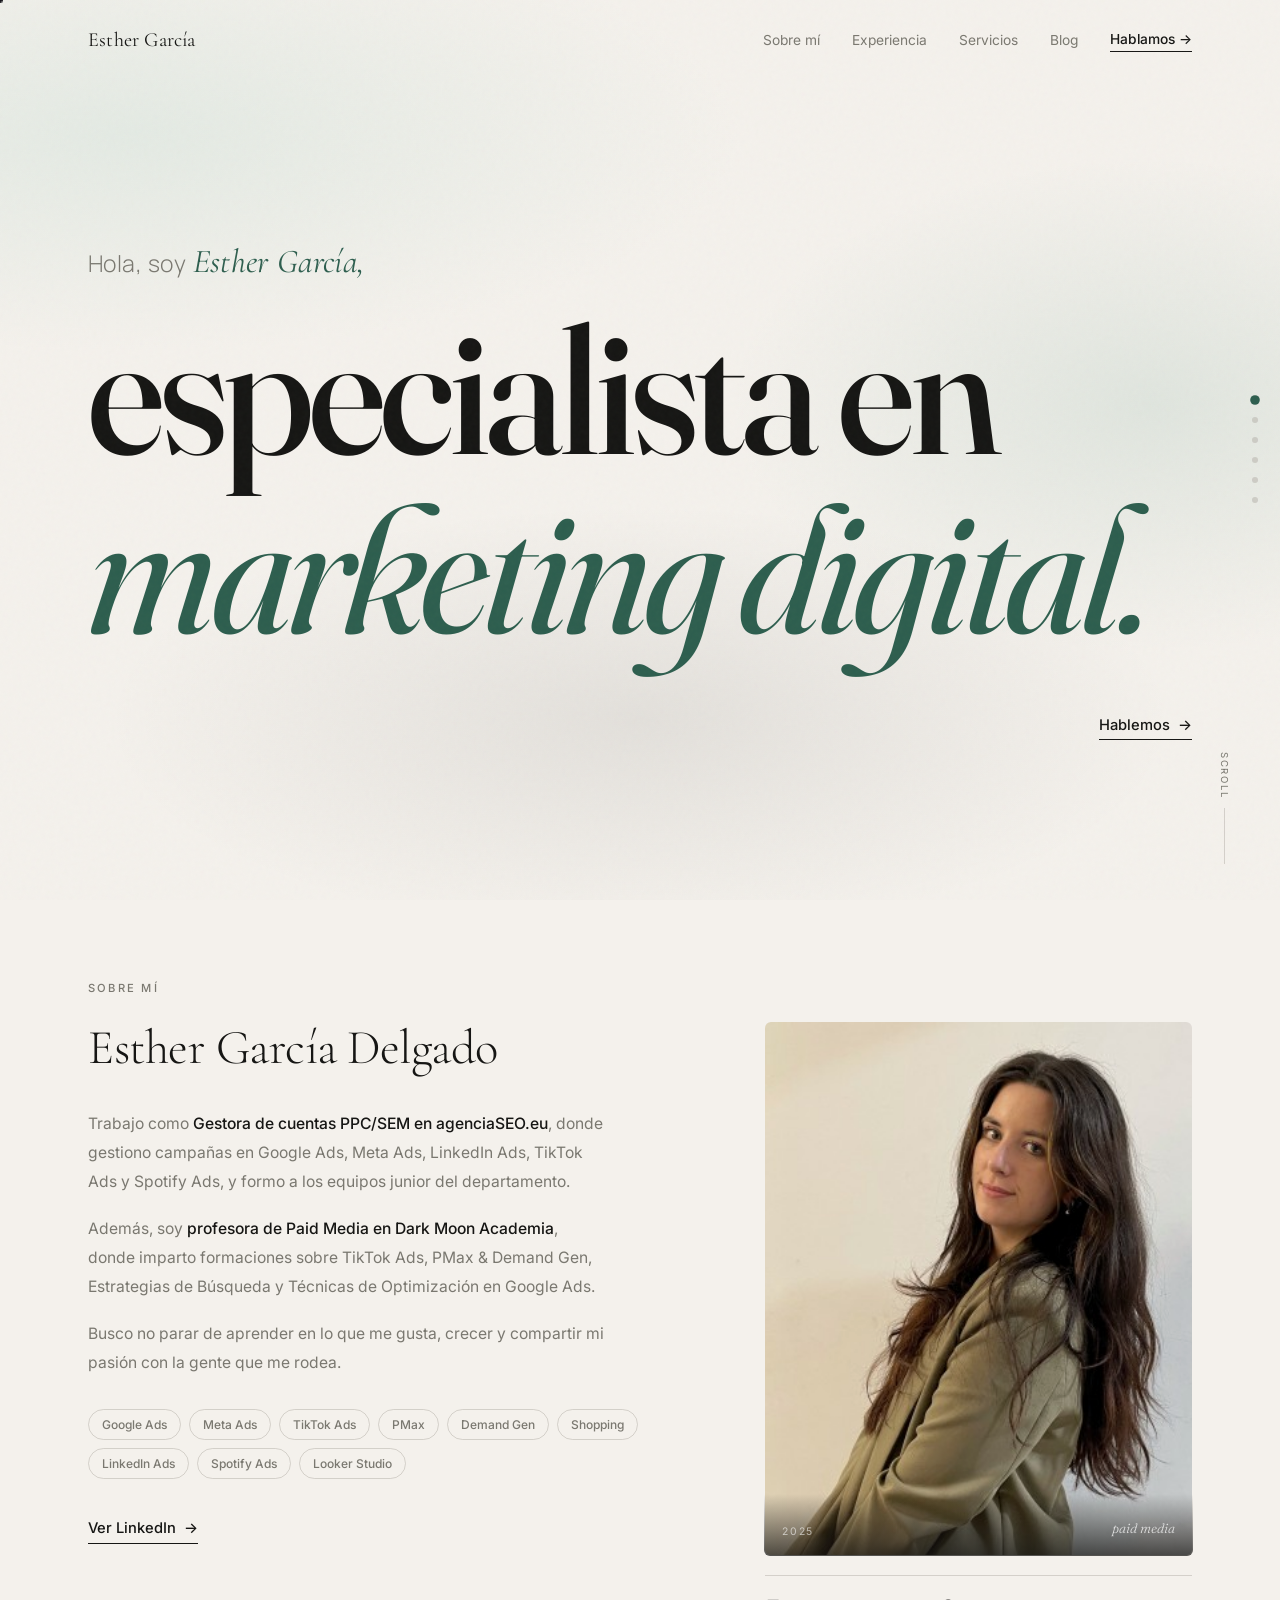
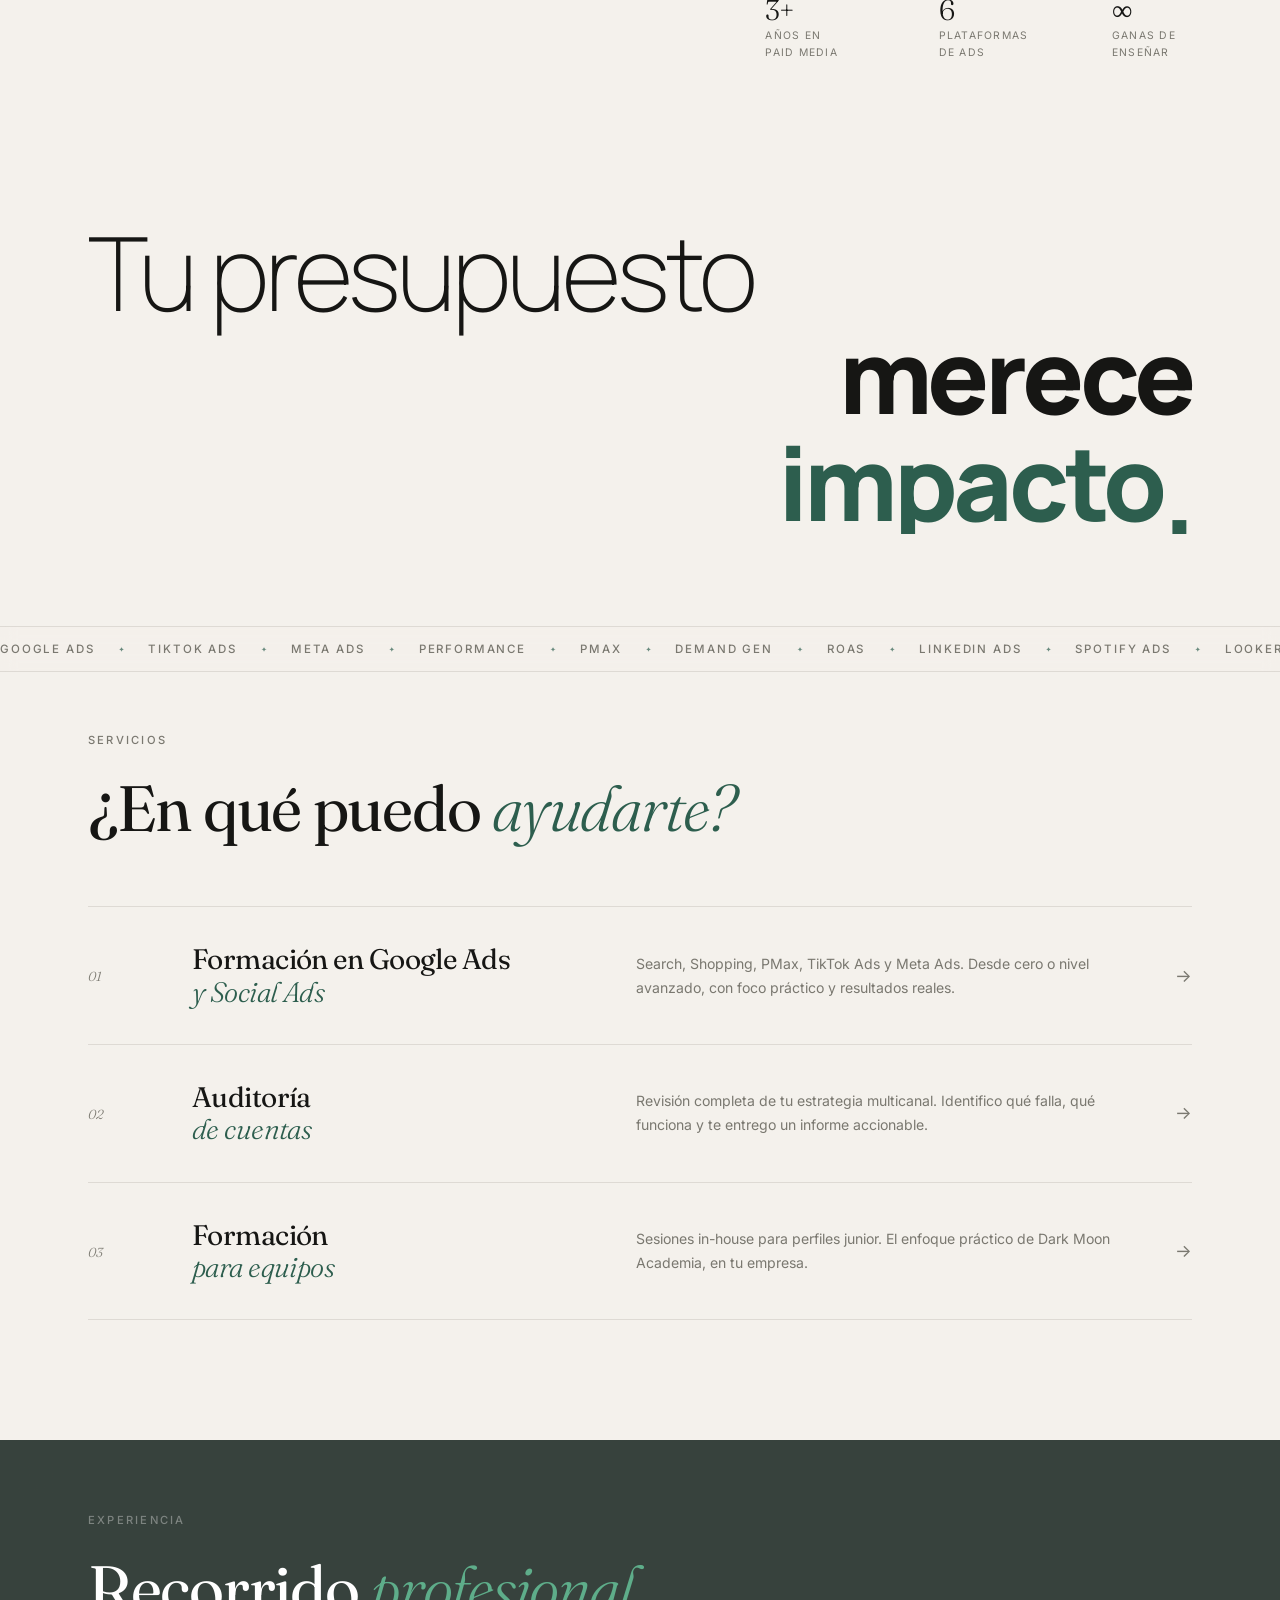
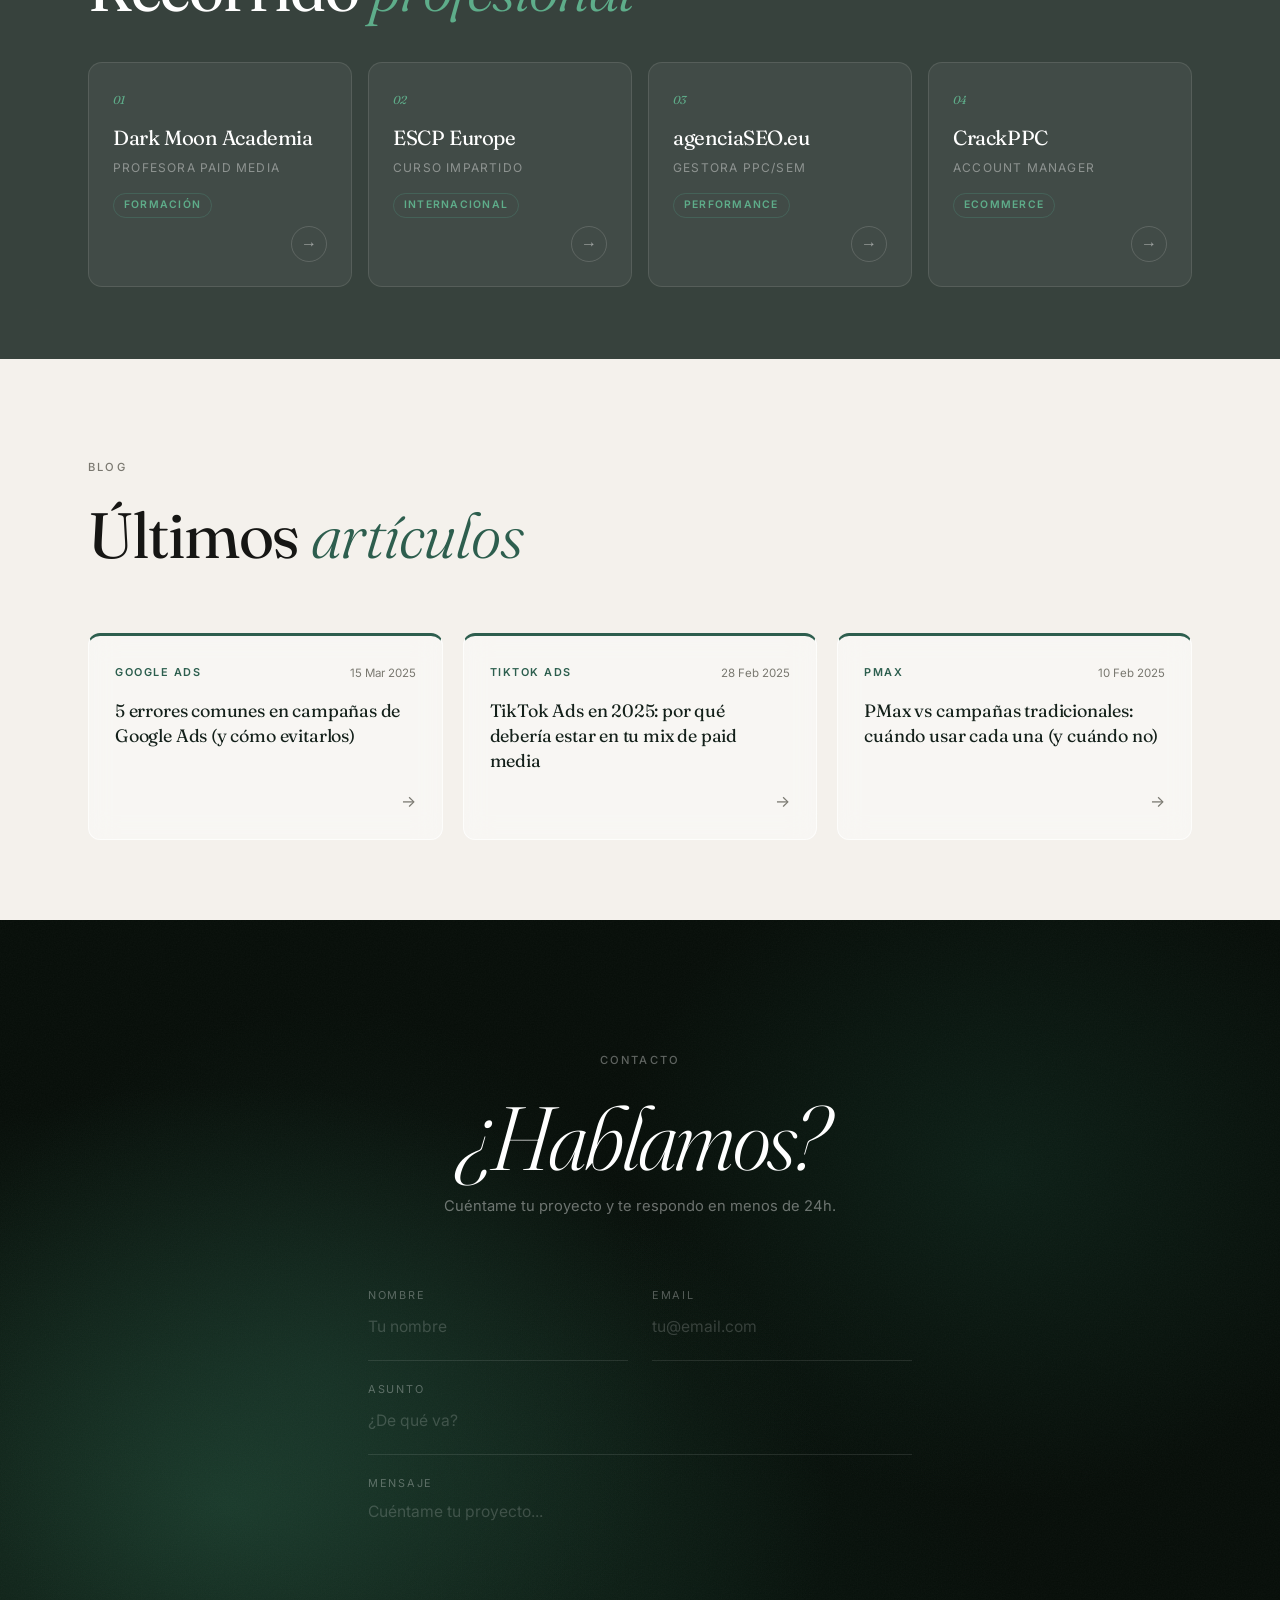
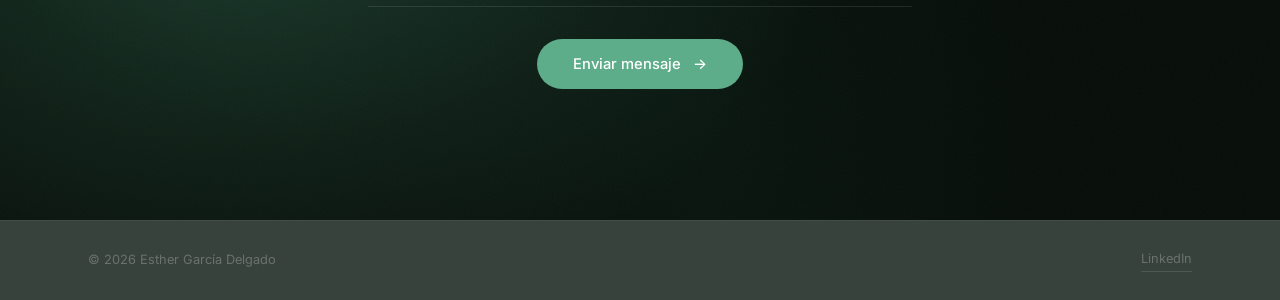
==== commit e47d1bdb: "Hero: intro pequeña Manrope+Cormorant + claim grande Fraunces" ====
--- a/public/index.html
+++ b/public/index.html
@@ -33,10 +33,13 @@
     <section class="hero" id="inicio">
         <div class="hero__inner">
             <div class="hero__text">
-                <p class="hero__eyebrow">PPC · SEM · Paid Media</p>
+                <!-- Intro pequeña: dos tipografías, tamaño discreto -->
+                <p class="hero__intro">
+                    <span class="hero__intro-hello">Hola, soy</span>
+                    <em class="hero__intro-name">Esther García,</em>
+                </p>
+                <!-- Claim grande: Fraunces, llena la pantalla -->
                 <h1 class="hero__title">
-                    <span class="hero__line"><span class="word">Hola, soy</span></span>
-                    <span class="hero__line hero__name-line"><em><span class="word">Esther García,</span></em></span>
                     <span class="hero__line"><span class="word">especialista en</span></span>
                     <span class="hero__line"><em><span class="word">marketing digital</span><span class="hero__dot">.</span></em></span>
                 </h1>
--- a/public/css/style.css
+++ b/public/css/style.css
@@ -147,28 +147,47 @@
     padding: 0 48px;
     width: 100%;
 }
-.hero__eyebrow {
-    font-size: 0.7rem; font-weight: 500; text-transform: uppercase;
-    letter-spacing: 0.2em; color: var(--muted); margin-bottom: 28px;
-    opacity: 0; animation: fadeIn 0.8s 0.2s var(--ease-out) forwards;
-}
+/* Intro pequeña: Manrope + Cormorant mezclados */
+.hero__intro {
+    display: flex;
+    align-items: baseline;
+    flex-wrap: wrap;
+    gap: 0.4em;
+    margin-bottom: 24px;
+    opacity: 0;
+    animation: fadeIn 0.9s 0.2s var(--ease-out) forwards;
+    line-height: 1.3;
+}
+.hero__intro-hello {
+    font-family: var(--display);   /* Manrope */
+    font-size: clamp(1rem, 1.8vw, 1.7rem);
+    font-weight: 300;
+    color: var(--muted);
+    letter-spacing: 0.02em;
+}
+.hero__intro-name {
+    font-family: var(--didone);    /* Cormorant Garamond */
+    font-style: italic;
+    font-weight: 400;
+    font-size: clamp(1.4rem, 2.6vw, 2.5rem);
+    color: var(--accent);
+    letter-spacing: 0.01em;
+}
+
+/* Claim grande: Fraunces, llena la pantalla */
 .hero__title {
     font-family: var(--serif);
-    font-size: clamp(3.8rem, 9.8vw, 9.5rem);
-    font-weight: 500; line-height: 0.95; letter-spacing: -0.03em; margin-bottom: 48px;
+    font-size: clamp(5.5rem, 14vw, 13rem);
+    font-weight: 500; line-height: 0.93; letter-spacing: -0.03em; margin-bottom: 48px;
 }
 .hero__line { display: block; overflow: visible; padding-bottom: 0.07em; }
 .hero__line em { font-style: italic; font-weight: 400; color: var(--accent); }
-/* El nombre en cursiva pero en color oscuro, no verde */
-.hero__name-line em { color: var(--text); }
 .word {
     display: inline-block; opacity: 0; transform: translateY(105%);
     animation: wordUp 0.95s var(--ease-out) forwards;
 }
-.hero__line:nth-child(1) .word { animation-delay: 0.25s; }
-.hero__line:nth-child(2) .word { animation-delay: 0.40s; }
-.hero__line:nth-child(3) .word { animation-delay: 0.55s; }
-.hero__line:nth-child(4) .word { animation-delay: 0.70s; }
+.hero__line:nth-child(1) .word { animation-delay: 0.45s; }
+.hero__line:nth-child(2) .word { animation-delay: 0.62s; }
 .hero__dot { color: var(--accent); }
 .hero__bottom {
     display: flex; align-items: flex-end; justify-content: flex-end; gap: 24px;
@@ -906,7 +925,7 @@
    RESPONSIVE — TABLET (≤ 960px)
 ═══════════════════════════════════════════════════════════════ */
 @media (max-width: 960px) {
-    .hero__title { font-size: clamp(3.5rem, 10vw, 7.5rem); }
+    .hero__title { font-size: clamp(3.5rem, 11vw, 8rem); }
     .hm { display: none; }
 
     .about__grid { grid-template-columns: 1fr; gap: 56px; }
@@ -947,7 +966,7 @@
     .nav__links a { padding: 14px 0; width: 100%; border-bottom: 1px solid var(--border); font-size: 0.95rem; }
     .nav__links a:last-child { border-bottom: none; }
 
-    .hero__title { font-size: clamp(2.8rem, 12vw, 4.5rem); }
+    .hero__title { font-size: clamp(2.8rem, 13vw, 5rem); }
     .hero__bottom { flex-direction: column; align-items: flex-start; gap: 20px; }
     .hero__scroll { right: 24px; }
 
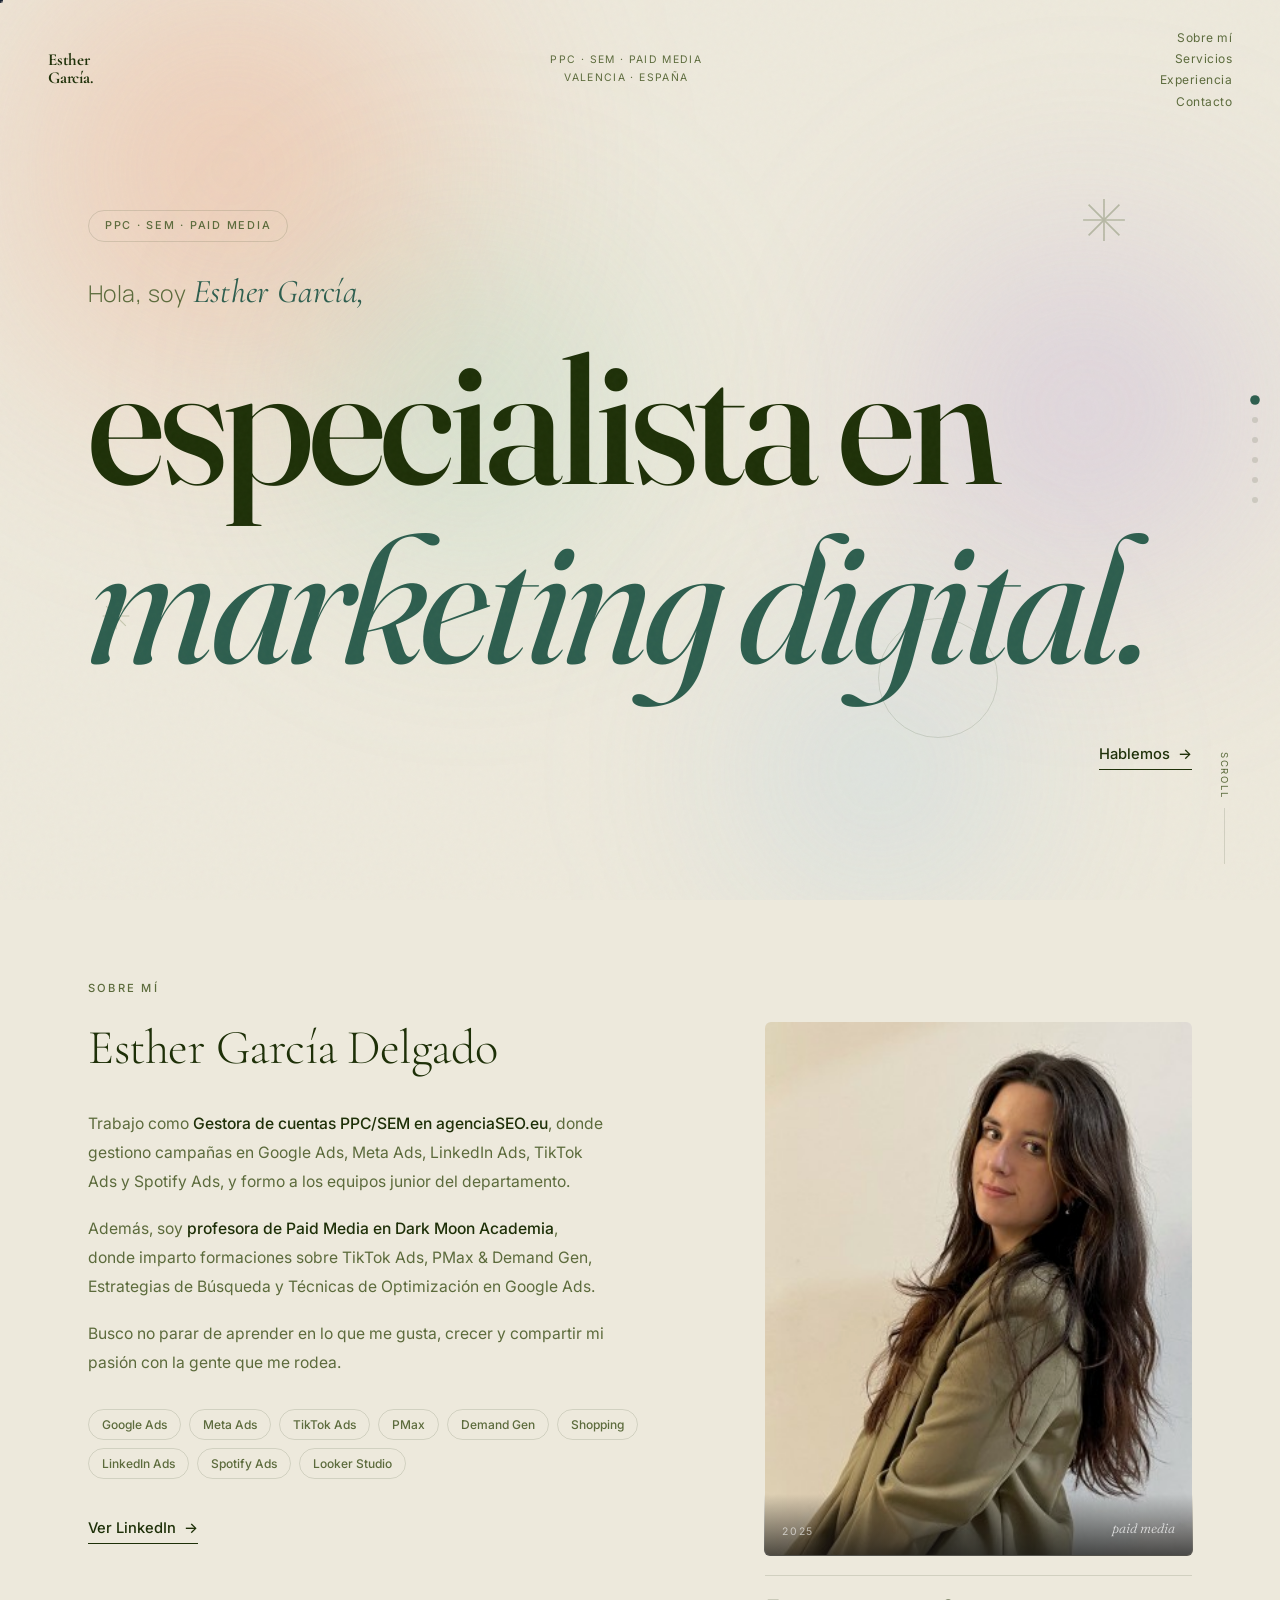
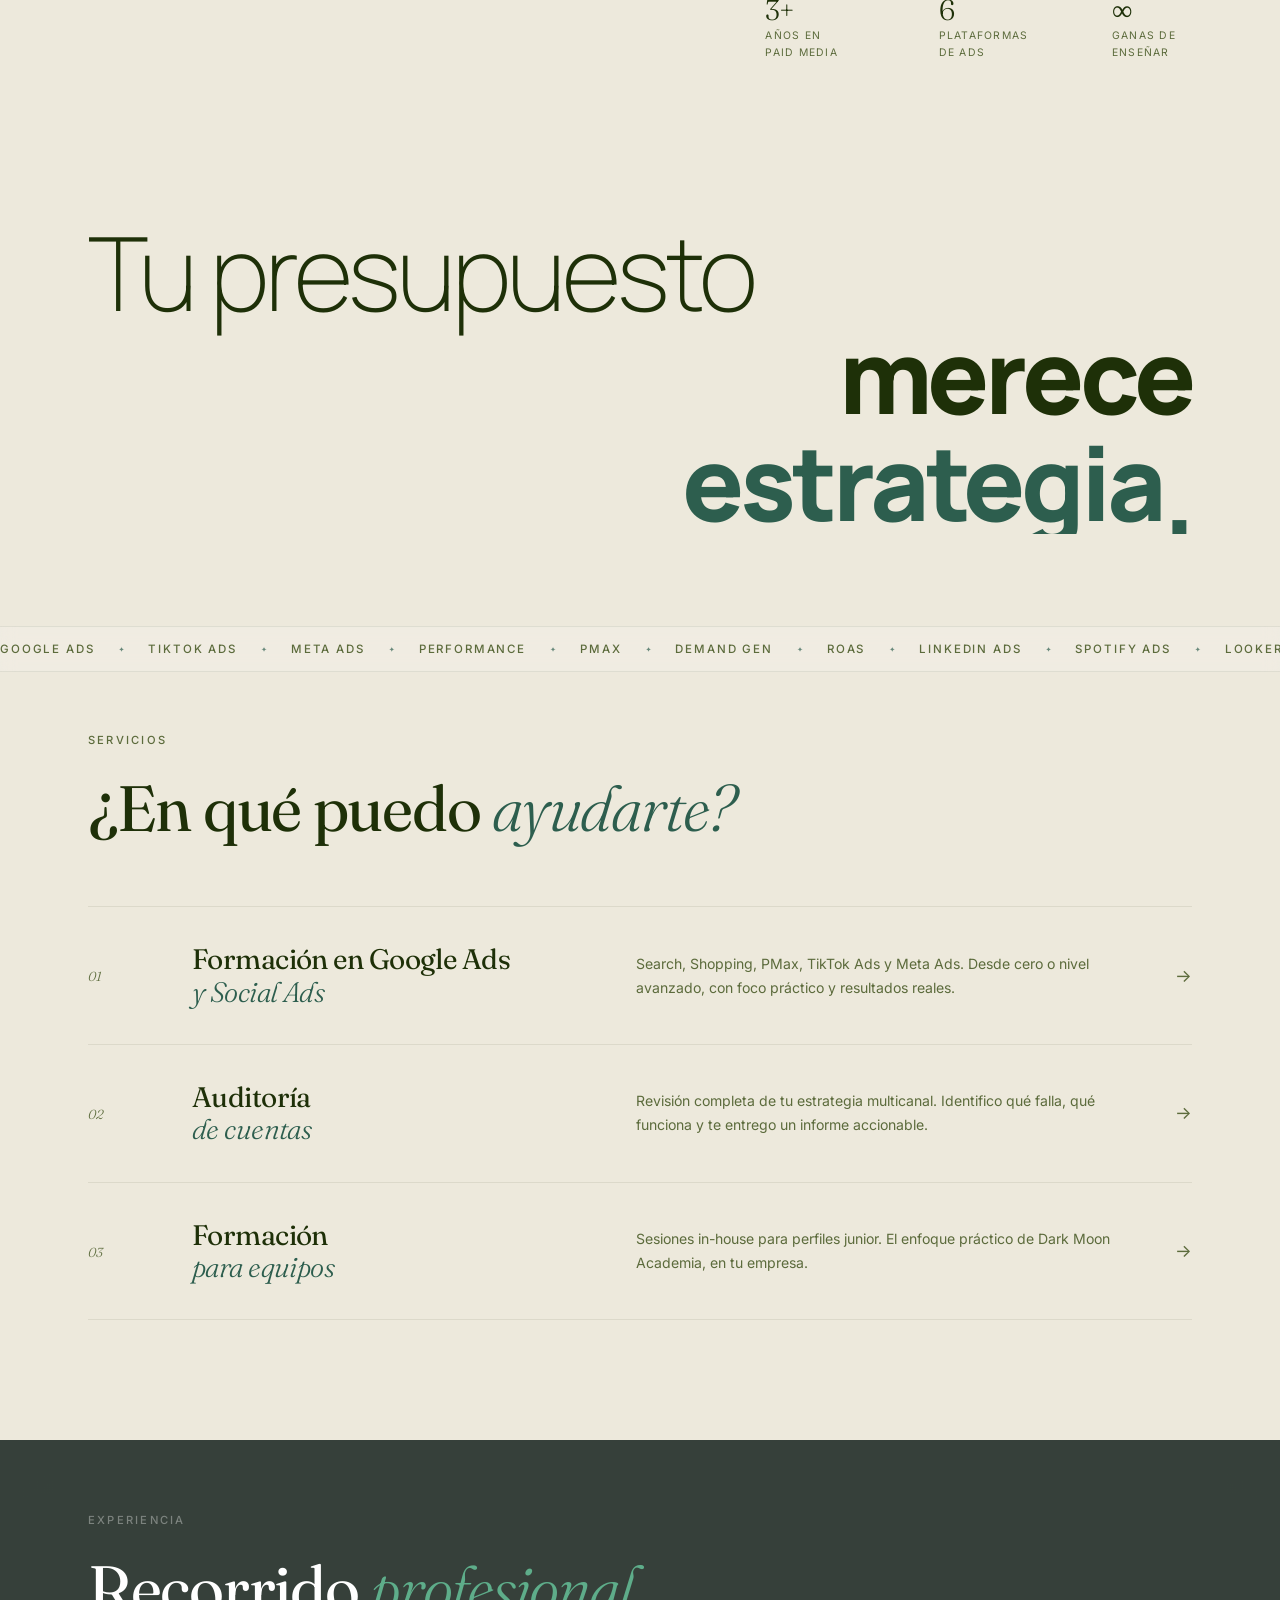
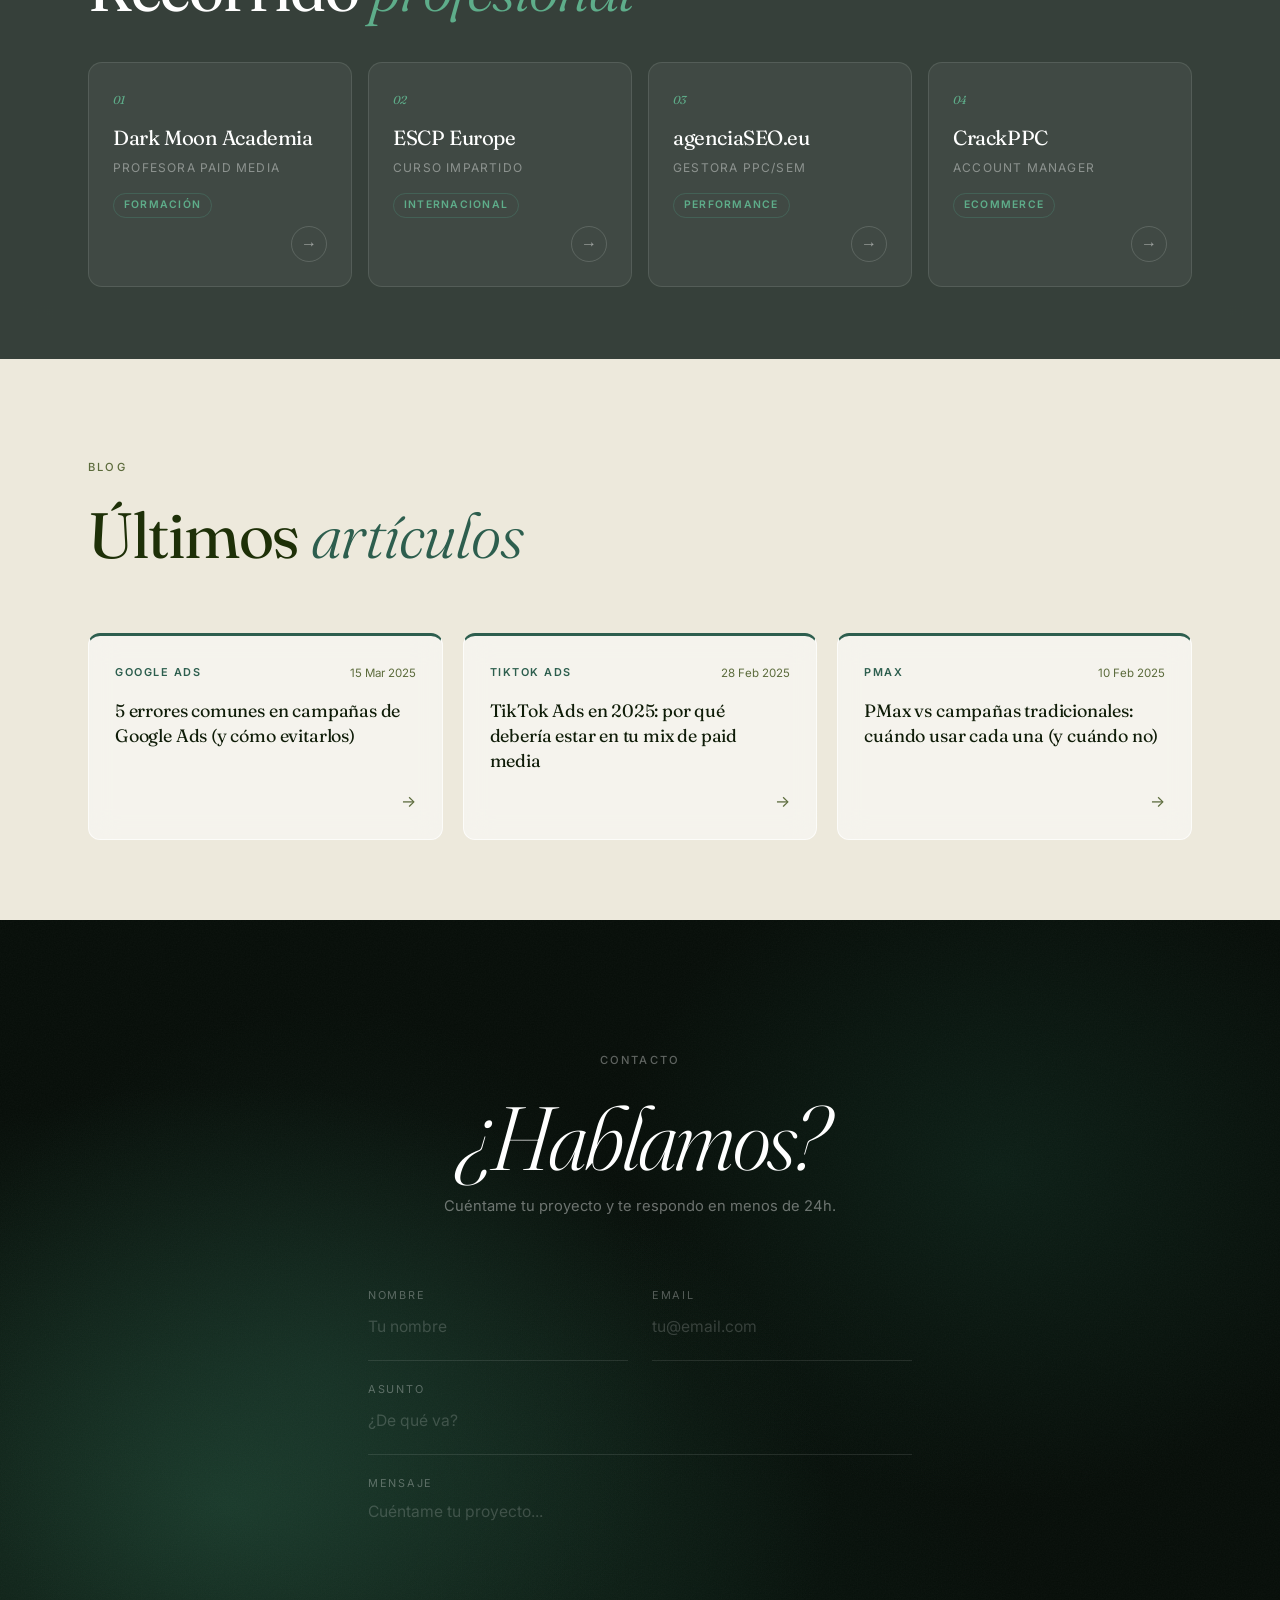
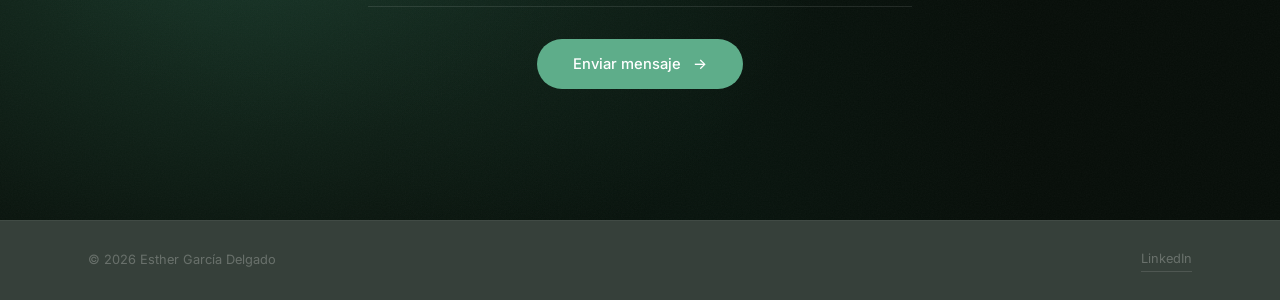
==== commit 1d805ddc: "Rediseno estilo marimba: paleta forestal, nav 3col, orbes color, deco shapes" ====
--- a/public/index.html
+++ b/public/index.html
@@ -12,33 +12,51 @@
 </head>
 <body>
 
-    <!-- NAV -->
+    <!-- Orbes flotantes de fondo (estilo marimba) -->
+    <div class="orbs" aria-hidden="true">
+        <div class="orb orb--coral"></div>
+        <div class="orb orb--lavender"></div>
+        <div class="orb orb--mint"></div>
+        <div class="orb orb--sky"></div>
+    </div>
+
+    <!-- NAV — 3 columnas: logo · descriptores · links apilados -->
     <header class="nav" id="nav">
         <div class="nav__inner">
-            <a href="#inicio" class="nav__logo">Esther García</a>
+            <a href="#inicio" class="nav__logo">Esther<br>García.</a>
+            <div class="nav__meta">
+                <span>PPC · SEM · Paid Media</span>
+                <span>Valencia · España</span>
+            </div>
+            <nav class="nav__links" id="navLinks">
+                <a href="#sobre-mi">Sobre mí</a>
+                <a href="#servicios">Servicios</a>
+                <a href="#experiencia">Experiencia</a>
+                <a href="#contacto">Contacto</a>
+            </nav>
             <button class="nav__toggle" id="navToggle" aria-label="Menú">
                 <span></span><span></span>
             </button>
-            <nav class="nav__links" id="navLinks">
-                <a href="#sobre-mi">Sobre mí</a>
-                <a href="#experiencia">Experiencia</a>
-                <a href="#servicios">Servicios</a>
-                <a href="#articulos">Blog</a>
-                <a href="#contacto" class="nav__cta">Hablamos →</a>
-            </nav>
         </div>
     </header>
 
     <!-- HERO -->
     <section class="hero" id="inicio">
+
+        <!-- Formas decorativas flotantes -->
+        <div class="hero__deco" aria-hidden="true">
+            <svg class="deco-star deco-star--1" viewBox="0 0 40 40" fill="none"><line x1="20" y1="1" x2="20" y2="39" stroke="currentColor" stroke-width="1.5"/><line x1="1" y1="20" x2="39" y2="20" stroke="currentColor" stroke-width="1.5"/><line x1="6" y1="6" x2="34" y2="34" stroke="currentColor" stroke-width="1.5"/><line x1="34" y1="6" x2="6" y2="34" stroke="currentColor" stroke-width="1.5"/></svg>
+            <svg class="deco-star deco-star--2" viewBox="0 0 40 40" fill="none"><line x1="20" y1="1" x2="20" y2="39" stroke="currentColor" stroke-width="1.5"/><line x1="1" y1="20" x2="39" y2="20" stroke="currentColor" stroke-width="1.5"/><line x1="6" y1="6" x2="34" y2="34" stroke="currentColor" stroke-width="1.5"/><line x1="34" y1="6" x2="6" y2="34" stroke="currentColor" stroke-width="1.5"/></svg>
+            <div class="deco-circle"></div>
+        </div>
+
         <div class="hero__inner">
             <div class="hero__text">
-                <!-- Intro pequeña: dos tipografías, tamaño discreto -->
+                <span class="hero__badge">PPC · SEM · Paid Media</span>
                 <p class="hero__intro">
                     <span class="hero__intro-hello">Hola, soy</span>
                     <em class="hero__intro-name">Esther García,</em>
                 </p>
-                <!-- Claim grande: Fraunces, llena la pantalla -->
                 <h1 class="hero__title">
                     <span class="hero__line"><span class="word">especialista en</span></span>
                     <span class="hero__line"><em><span class="word">marketing digital</span><span class="hero__dot">.</span></em></span>
--- a/public/css/style.css
+++ b/public/css/style.css
@@ -3,16 +3,16 @@
    ============================================================ */
 
 :root {
-    --bg:         #F4F1EC;
-    --bg-services:#D6E4DC;
-    --dark:       #14201A;   /* verde muy oscuro en lugar de negro puro */
-    --text:       #161614;
-    --muted:      #7A7870;
-    --border:     rgba(180,176,168,0.5);
-    --border-s:   rgba(180,176,168,0.35);
-    --white:      #FAFAF8;
+    --bg:         #EDE9DC;
+    --bg-services:#DDE8D5;
+    --dark:       #0F1C08;
+    --text:       #1E3008;   /* verde bosque profundo, como marimba */
+    --muted:      #5C6B3C;   /* oliva suave */
+    --border:     rgba(30,48,8,0.13);
+    --border-s:   rgba(30,48,8,0.08);
+    --white:      #F5F2EA;
     --accent:     #2D5E4E;
-    --accent-mid: #5EAD8A;   /* verde más luminoso para fondos oscuros */
+    --accent-mid: #5EAD8A;
     --accent-lt:  #D6E4DC;
     --glass:      rgba(244,241,236,0.55);
     --glass-dark: rgba(14,28,22,0.82);  /* verde oscuro translúcido */
@@ -29,13 +29,7 @@
 html { scroll-behavior: smooth; }
 body {
     font-family: var(--sans);
-    /* Degradado continuo que recorre toda la página */
-    background:
-        radial-gradient(ellipse 80% 40% at 10% 15%, rgba(214,228,220,0.55) 0%, transparent 60%),
-        radial-gradient(ellipse 60% 50% at 90% 45%, rgba(74,140,120,0.12) 0%, transparent 55%),
-        radial-gradient(ellipse 70% 40% at 50% 80%, rgba(22,22,20,0.08) 0%, transparent 60%),
-        #F4F1EC;
-    background-attachment: fixed;
+    background: var(--bg);
     color: var(--text);
     line-height: 1.6;
     overflow-x: hidden;
@@ -102,31 +96,70 @@
 /* ═══════════════════════════════════════════════════════════════
    NAV
 ═══════════════════════════════════════════════════════════════ */
+/* ── NAV 3 columnas estilo marimba ───────────────────────────── */
 .nav {
     position: fixed;
     top: 0; left: 0; right: 0;
     z-index: 100;
-    padding: 24px 0;
-    transition: background 0.4s, padding 0.4s;
+    padding: 28px 0;
+    transition: background 0.45s, padding 0.45s, border-color 0.45s;
 }
 .nav.scrolled {
-    background: rgba(244,241,236,0.72);
-    backdrop-filter: blur(24px);
-    -webkit-backdrop-filter: blur(24px);
-    padding: 14px 0;
+    background: rgba(237,233,220,0.82);
+    backdrop-filter: blur(20px);
+    -webkit-backdrop-filter: blur(20px);
+    padding: 16px 0;
     border-bottom: 1px solid var(--border-s);
 }
 .nav__inner {
-    max-width: 1200px; margin: 0 auto; padding: 0 48px;
-    display: flex; align-items: center; justify-content: space-between;
-}
-.nav__logo { font-family: var(--didone); font-size: 1.25rem; font-weight: 400; letter-spacing: 0.01em; transition: color 0.4s; }
-.nav__links { display: flex; align-items: center; gap: 32px; }
-.nav__links a { font-size: 0.86rem; color: var(--muted); transition: color 0.2s; }
-.nav__links a:hover { color: var(--text); }
-.nav__cta { color: var(--text) !important; font-weight: 500 !important; border-bottom: 1px solid var(--text); padding-bottom: 1px; }
-.nav__toggle { display: none; flex-direction: column; gap: 6px; background: none; border: none; cursor: pointer; padding: 4px; }
-.nav__toggle span { display: block; width: 22px; height: 1.5px; background: var(--text); border-radius: 2px; transition: all 0.3s; }
+    max-width: 1300px; margin: 0 auto; padding: 0 48px;
+    display: grid;
+    grid-template-columns: auto 1fr auto;
+    align-items: center;
+    gap: 48px;
+}
+/* Logo: tipografía serif editorial, dos líneas */
+.nav__logo {
+    font-family: var(--didone);
+    font-size: 1.05rem;
+    font-weight: 700;
+    line-height: 1.1;
+    color: var(--text);
+    letter-spacing: -0.01em;
+}
+/* Centro: descriptores apilados */
+.nav__meta {
+    display: flex;
+    flex-direction: column;
+    align-items: center;
+    gap: 2px;
+}
+.nav__meta span {
+    font-size: 0.65rem;
+    font-weight: 400;
+    color: var(--muted);
+    letter-spacing: 0.13em;
+    text-transform: uppercase;
+}
+/* Derecha: links apilados verticalmente */
+.nav__links {
+    display: flex;
+    flex-direction: column;
+    align-items: flex-end;
+    gap: 2px;
+}
+.nav__links a {
+    font-size: 0.75rem;
+    font-weight: 400;
+    color: var(--muted);
+    letter-spacing: 0.04em;
+    transition: color 0.2s;
+    line-height: 1.6;
+}
+.nav__links a:hover        { color: var(--text); }
+.nav__links a.nav__active::before { content: '· '; color: var(--accent); }
+.nav__toggle { display: none; flex-direction: column; gap: 5px; background: none; border: none; cursor: none; padding: 4px; }
+.nav__toggle span { display: block; width: 20px; height: 1.5px; background: var(--text); border-radius: 2px; transition: all 0.3s; }
 
 /* ═══════════════════════════════════════════════════════════════
    HERO — texto principal
@@ -146,6 +179,8 @@
     margin: 0 auto;
     padding: 0 48px;
     width: 100%;
+    position: relative;
+    z-index: 2;
 }
 /* Intro pequeña: Manrope + Cormorant mezclados */
 .hero__intro {
@@ -868,6 +903,66 @@
 .pp__dot.active-dark { background: var(--accent-mid); }
 
 /* ═══════════════════════════════════════════════════════════════
+   ORBES FLOTANTES DE COLOR (fondo tipo marimba)
+═══════════════════════════════════════════════════════════════ */
+.orbs {
+    position: fixed;
+    inset: 0;
+    pointer-events: none;
+    z-index: 0;
+    overflow: hidden;
+}
+.orb {
+    position: absolute;
+    border-radius: 50%;
+    filter: blur(90px);
+}
+.orb--coral    { width: 700px; height: 700px; background: radial-gradient(circle, rgba(240,150,110,0.42) 0%, transparent 68%); top: -180px; left: -120px; }
+.orb--lavender { width: 550px; height: 550px; background: radial-gradient(circle, rgba(180,155,220,0.38) 0%, transparent 68%); top: 15%; right: -80px; }
+.orb--mint     { width: 480px; height: 480px; background: radial-gradient(circle, rgba(130,200,165,0.32) 0%, transparent 68%); bottom: 28%; left: 18%; }
+.orb--sky      { width: 420px; height: 420px; background: radial-gradient(circle, rgba(140,190,230,0.30) 0%, transparent 68%); bottom: -80px; right: 15%; }
+
+/* ── HERO: badge + formas decorativas ───────────────────────── */
+.hero__badge {
+    display: inline-flex;
+    align-items: center;
+    gap: 8px;
+    font-size: 0.68rem;
+    font-weight: 500;
+    text-transform: uppercase;
+    letter-spacing: 0.16em;
+    color: var(--muted);
+    border: 1px solid var(--border);
+    border-radius: 50px;
+    padding: 6px 16px;
+    margin-bottom: 28px;
+}
+.hero__deco {
+    position: absolute;
+    inset: 0;
+    pointer-events: none;
+    z-index: 1;
+}
+/* Asterisco estilo marimba */
+.deco-star {
+    position: absolute;
+    color: var(--muted);
+    opacity: 0.45;
+}
+.deco-star--1 { width: 44px; height: 44px; top: 22%; right: 12%; opacity: 0.35; animation: decoSpin 18s linear infinite; }
+.deco-star--2 { width: 28px; height: 28px; bottom: 30%; left: 8%;  opacity: 0.28; animation: decoSpin 28s linear infinite reverse; }
+.deco-circle  {
+    position: absolute;
+    width: 120px; height: 120px;
+    border: 1px solid rgba(30,48,8,0.12);
+    border-radius: 50%;
+    bottom: 18%; right: 22%;
+    animation: decoFloat 6s ease-in-out infinite;
+}
+@keyframes decoSpin  { to { transform: rotate(360deg); } }
+@keyframes decoFloat { 0%,100% { transform: translateY(0); } 50% { transform: translateY(-12px); } }
+
+/* ═══════════════════════════════════════════════════════════════
    CURSOR PERSONALIZADO
 ═══════════════════════════════════════════════════════════════ */
 @media (pointer: fine) {
@@ -956,6 +1051,8 @@
     .nav__inner { padding: 0 24px; }
     .hero__inner { padding: 0 24px; }
 
+    .nav__inner { grid-template-columns: auto auto; gap: 16px; }
+    .nav__meta   { display: none; }
     .nav__toggle { display: flex; }
     .nav__links {
         display: none; position: absolute; top: 100%; left: 0; right: 0;
@@ -963,7 +1060,7 @@
         flex-direction: column; align-items: flex-start; padding: 16px 24px; gap: 0;
     }
     .nav__links.active { display: flex; }
-    .nav__links a { padding: 14px 0; width: 100%; border-bottom: 1px solid var(--border); font-size: 0.95rem; }
+    .nav__links a { padding: 14px 0; width: 100%; border-bottom: 1px solid var(--border); font-size: 0.95rem; text-align: left; }
     .nav__links a:last-child { border-bottom: none; }
 
     .hero__title { font-size: clamp(2.8rem, 13vw, 5rem); }
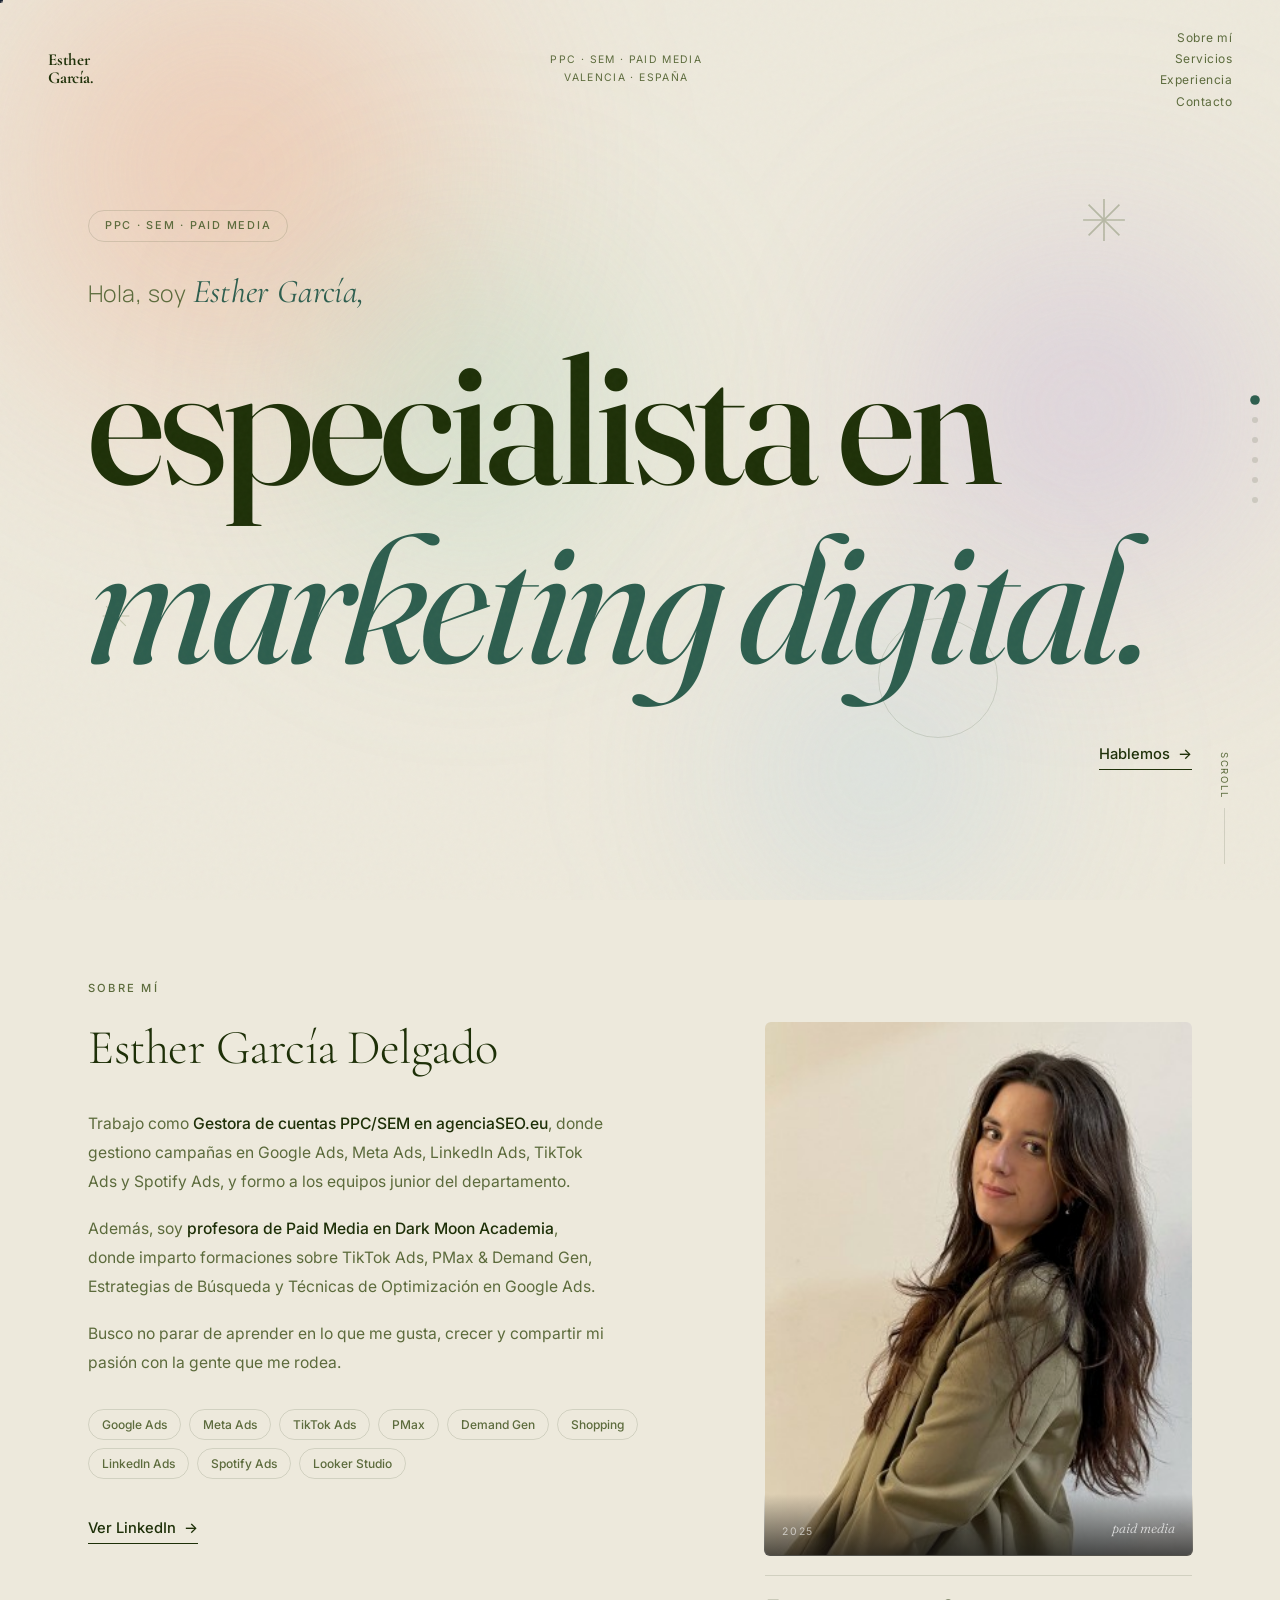
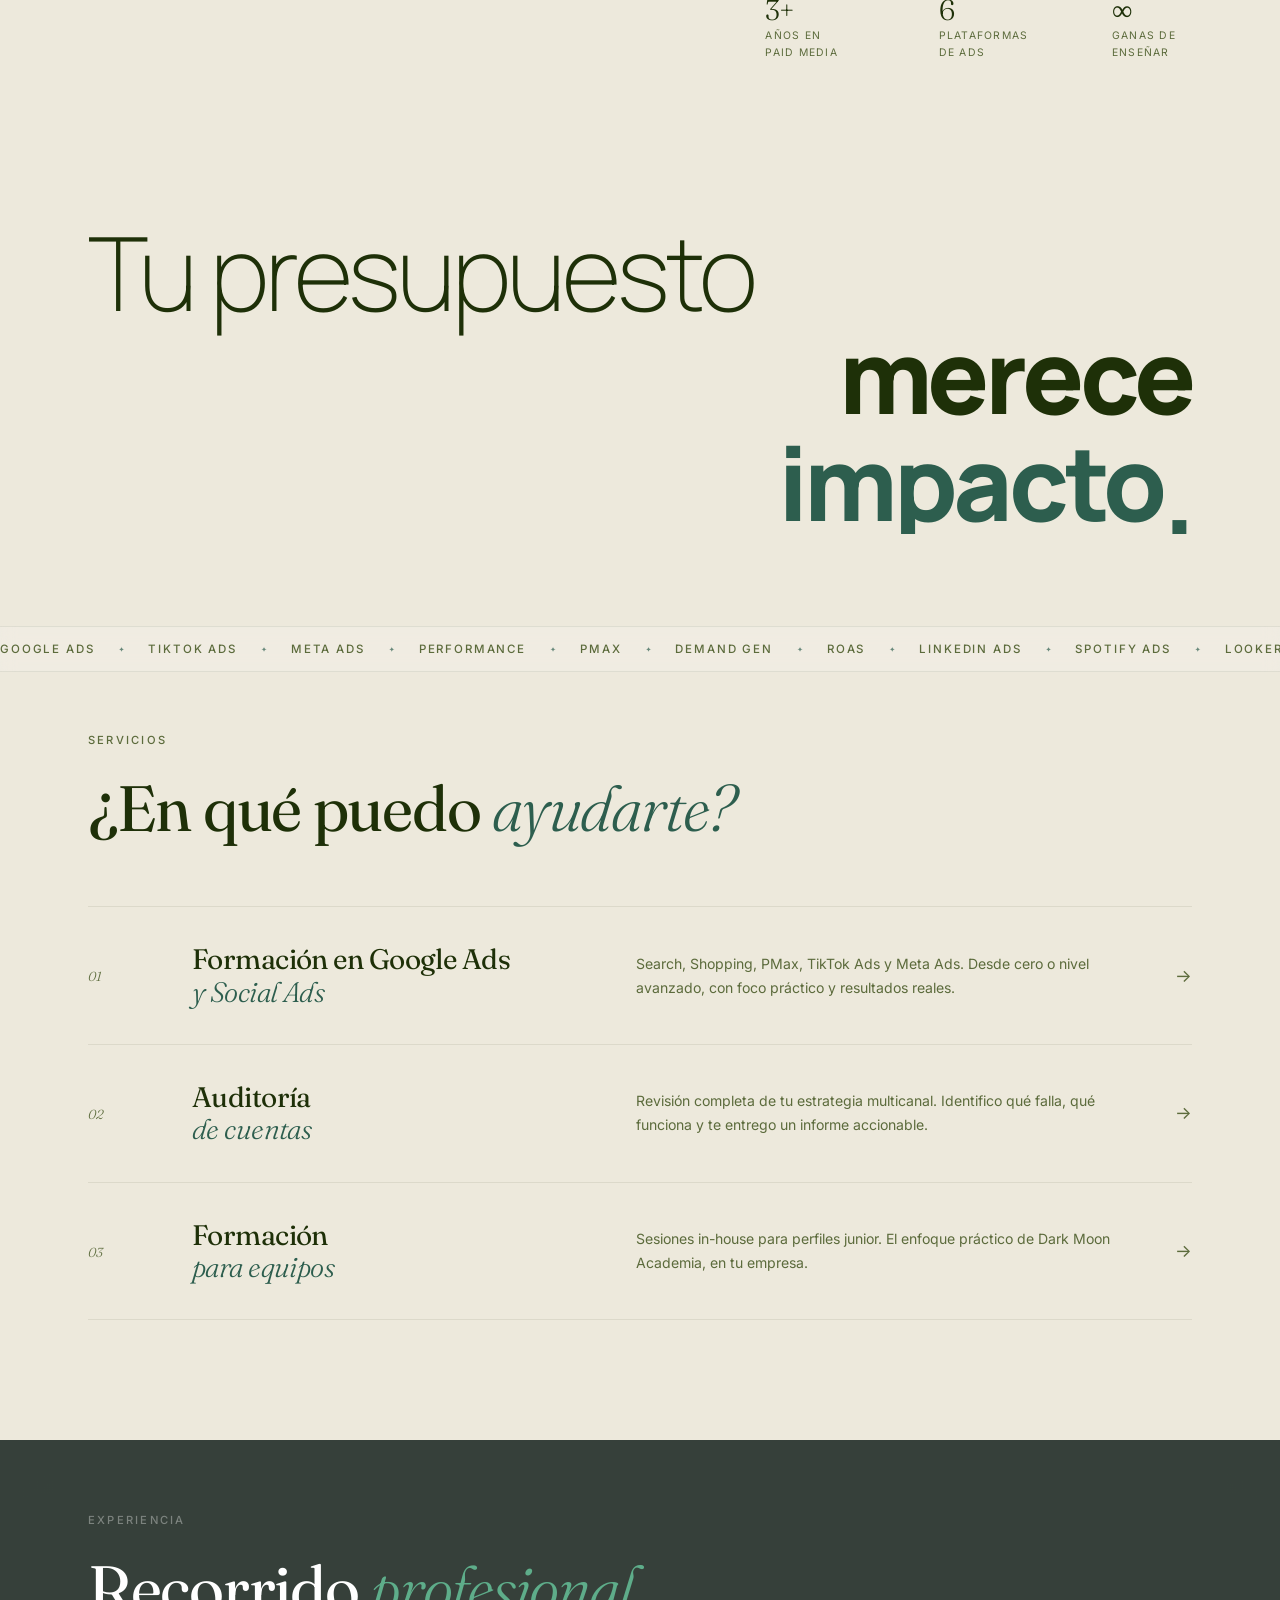
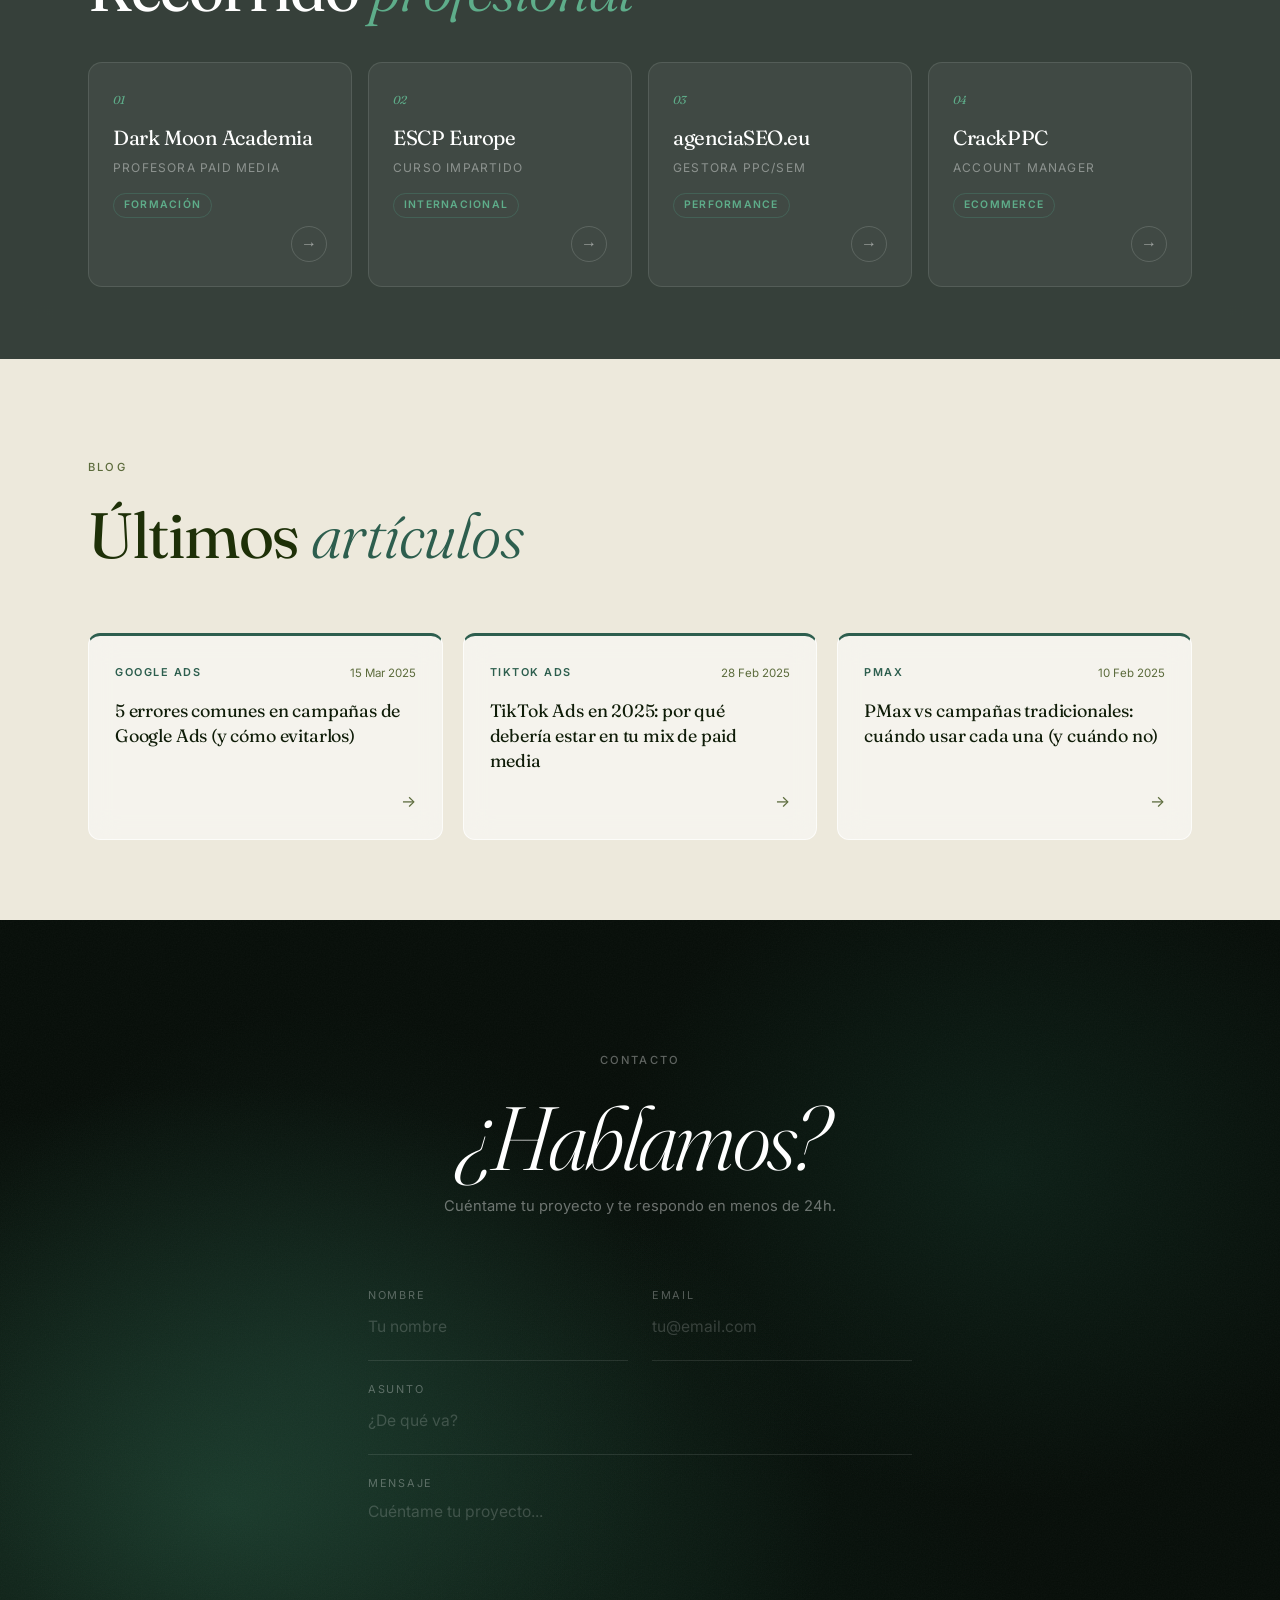
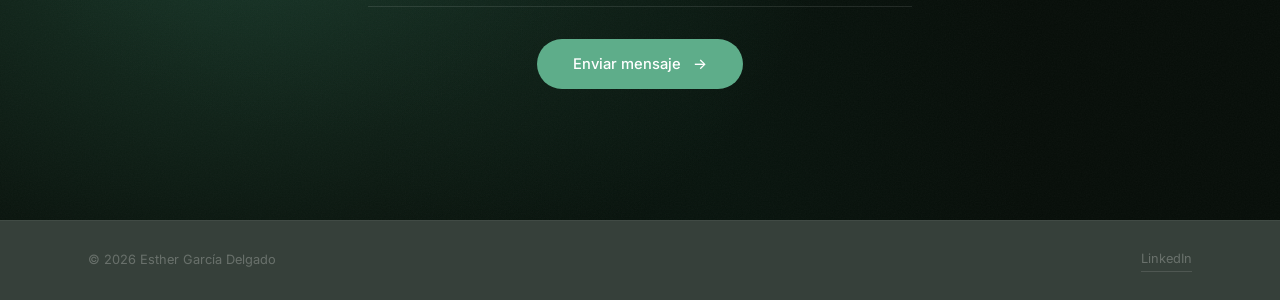
==== commit 2694edb1: "Add catcha and encapsulate name" ====
--- a/public/index.html
+++ b/public/index.html
@@ -294,7 +294,12 @@
             <div class="section-label reveal">Contacto</div>
             <h2 class="contact__title reveal">¿Hablamos?</h2>
             <p class="contact__sub reveal">Cuéntame tu proyecto y te respondo en menos de 24h.</p>
-            <form class="contact__form reveal" id="contactForm" action="https://formspree.io/f/XXXXXXXX" method="POST">
+            <form class="contact__form reveal" id="contactForm" action="https://formsubmit.co/42a1aa486eda81bb4132b89d63cb12ac" method="POST">
+                <input type="hidden" name="_subject" value="Nuevo mensaje desde esther-garcia.com">
+                <input type="hidden" name="_captcha" value="true">
+                <input type="hidden" name="_next" value="https://esther-garcia.com/">
+                <input type="hidden" name="form_loaded_at" id="formLoadedAt" value="">
+                <input type="text" name="_honey" style="display:none">
                 <div class="form-row">
                     <div class="form-group">
                         <label>Nombre</label>
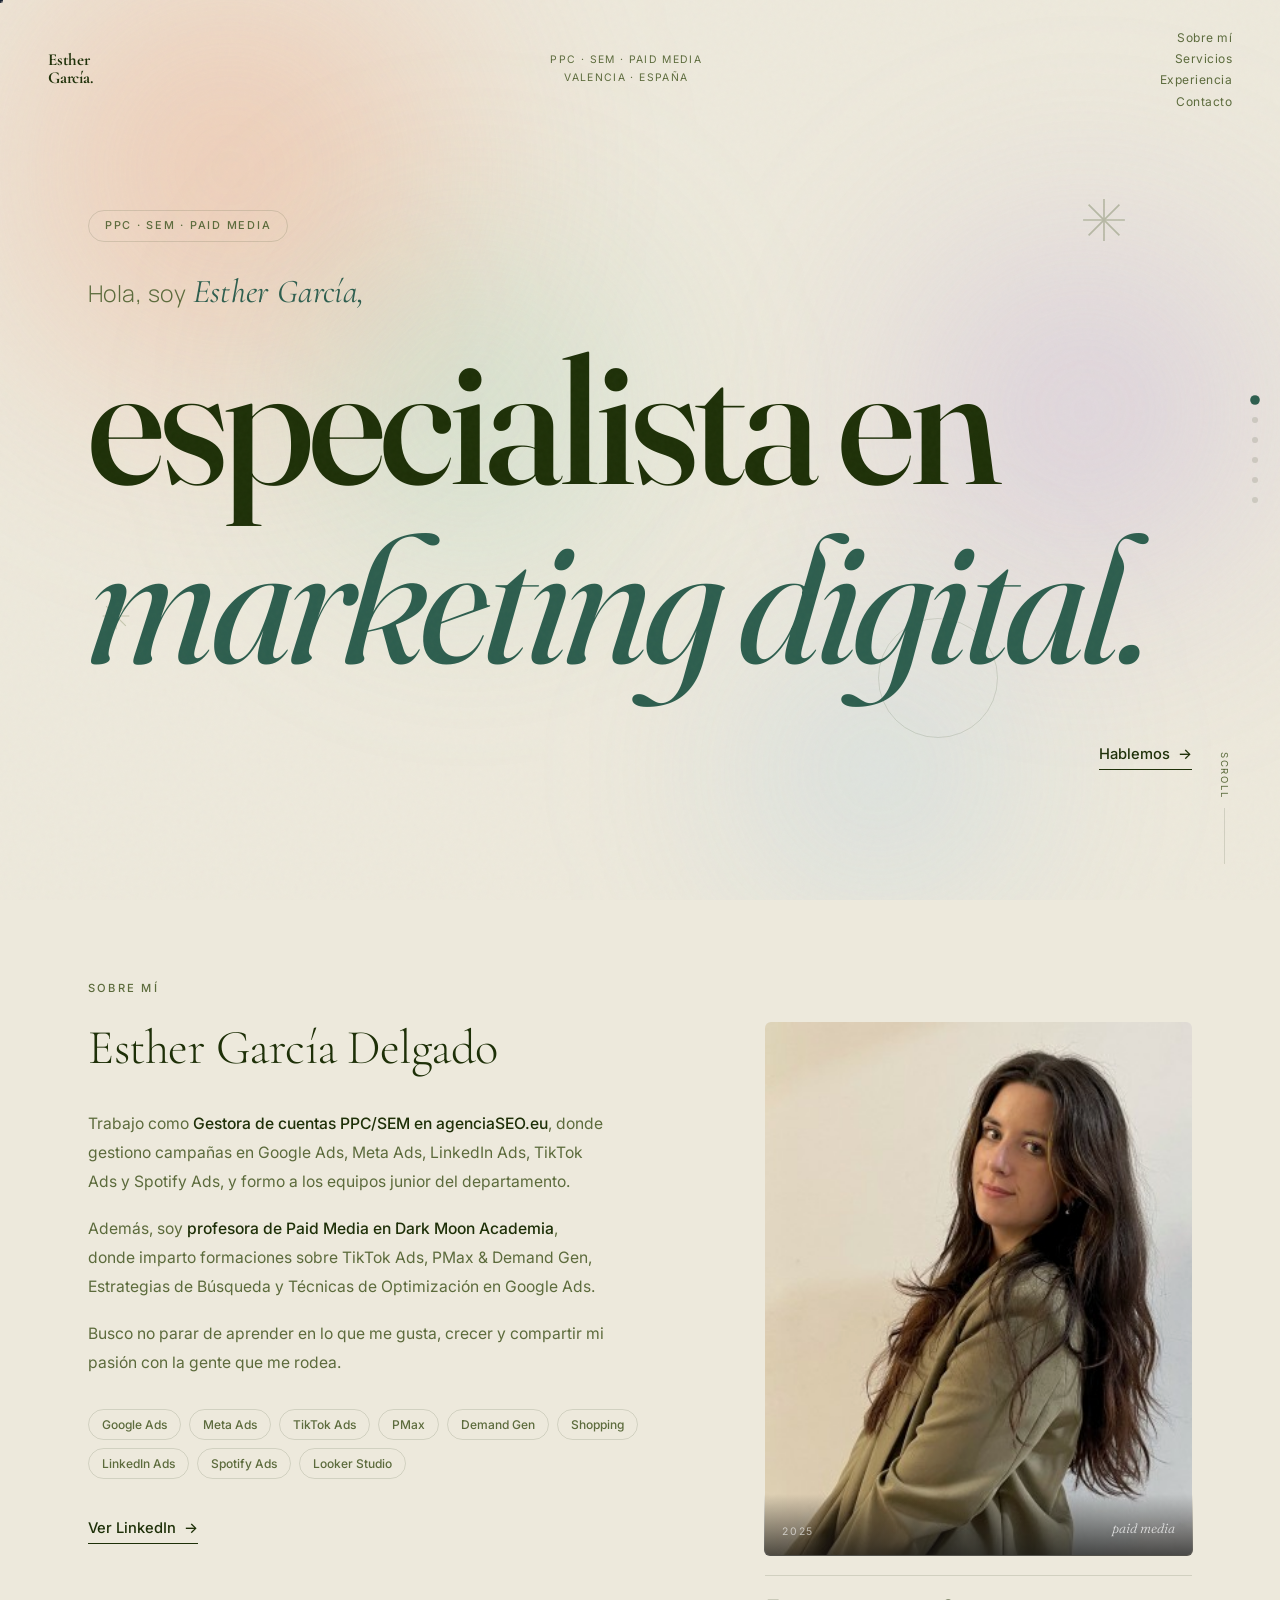
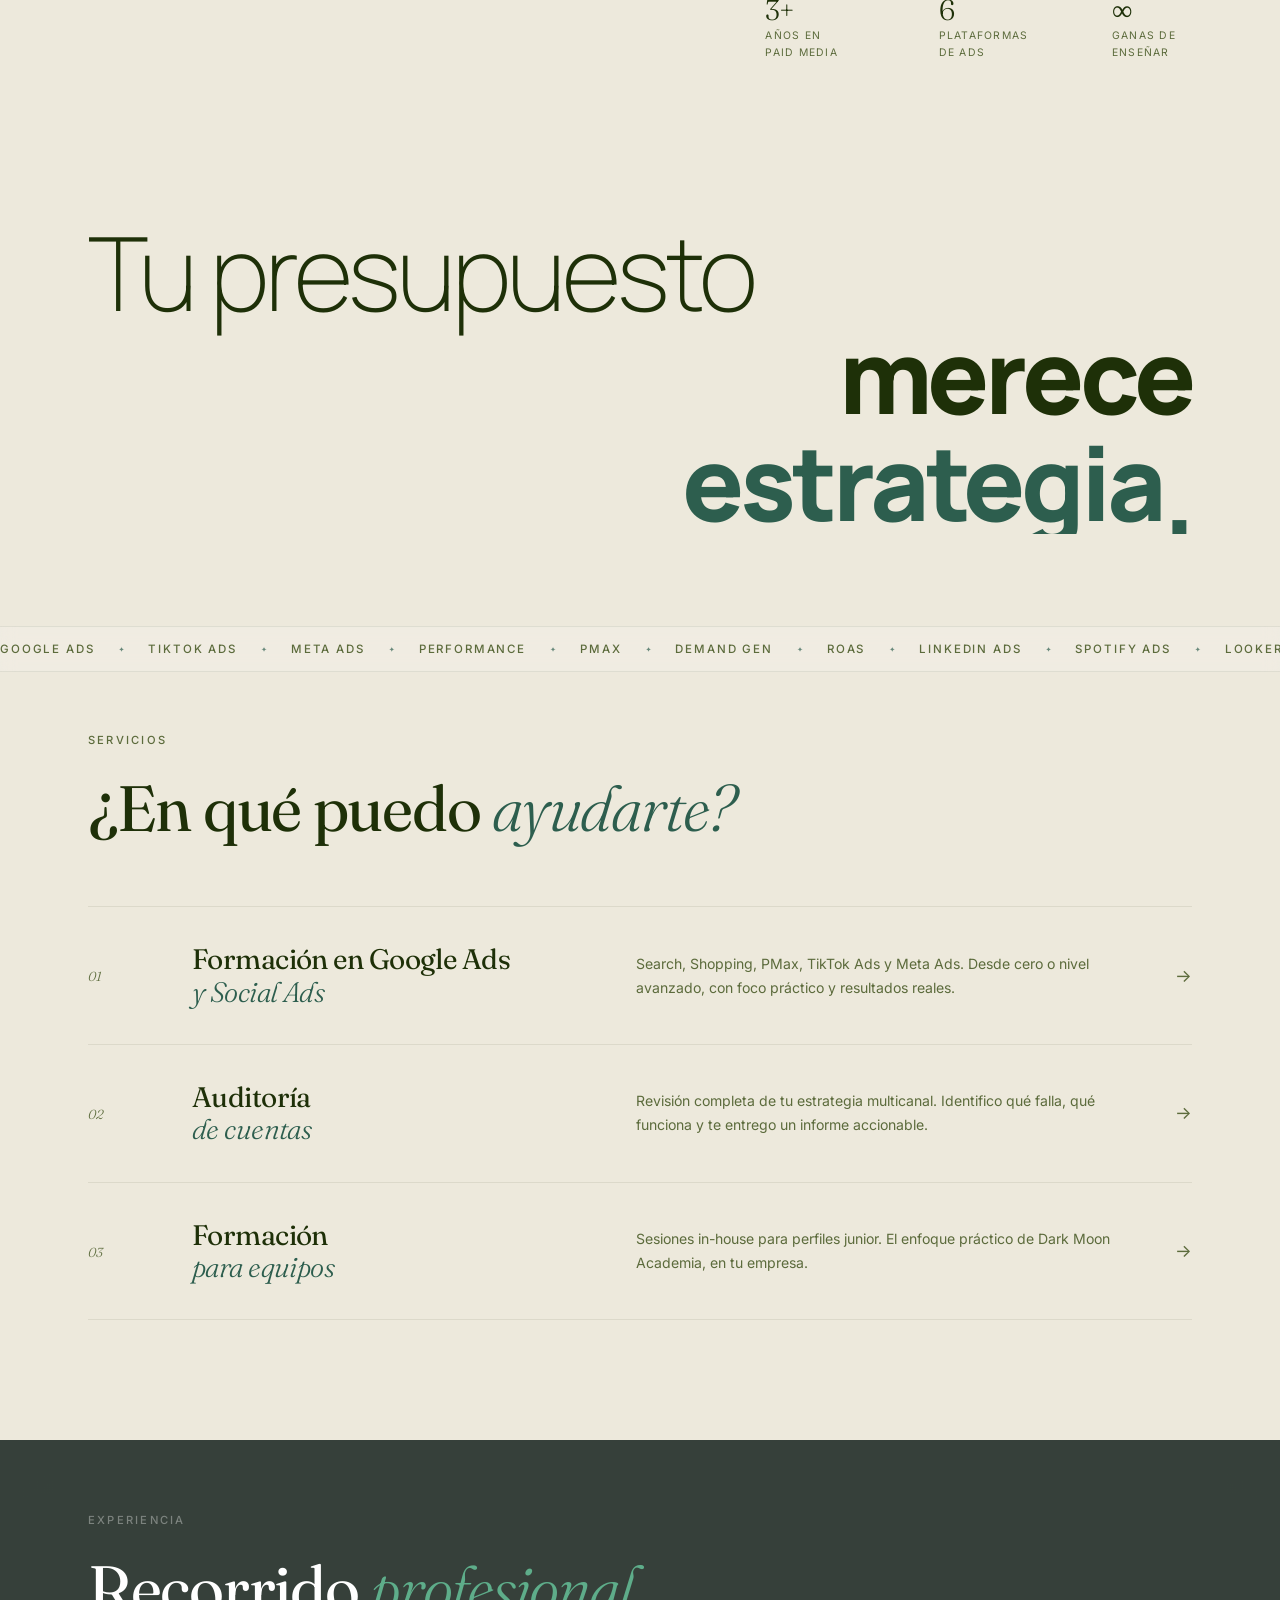
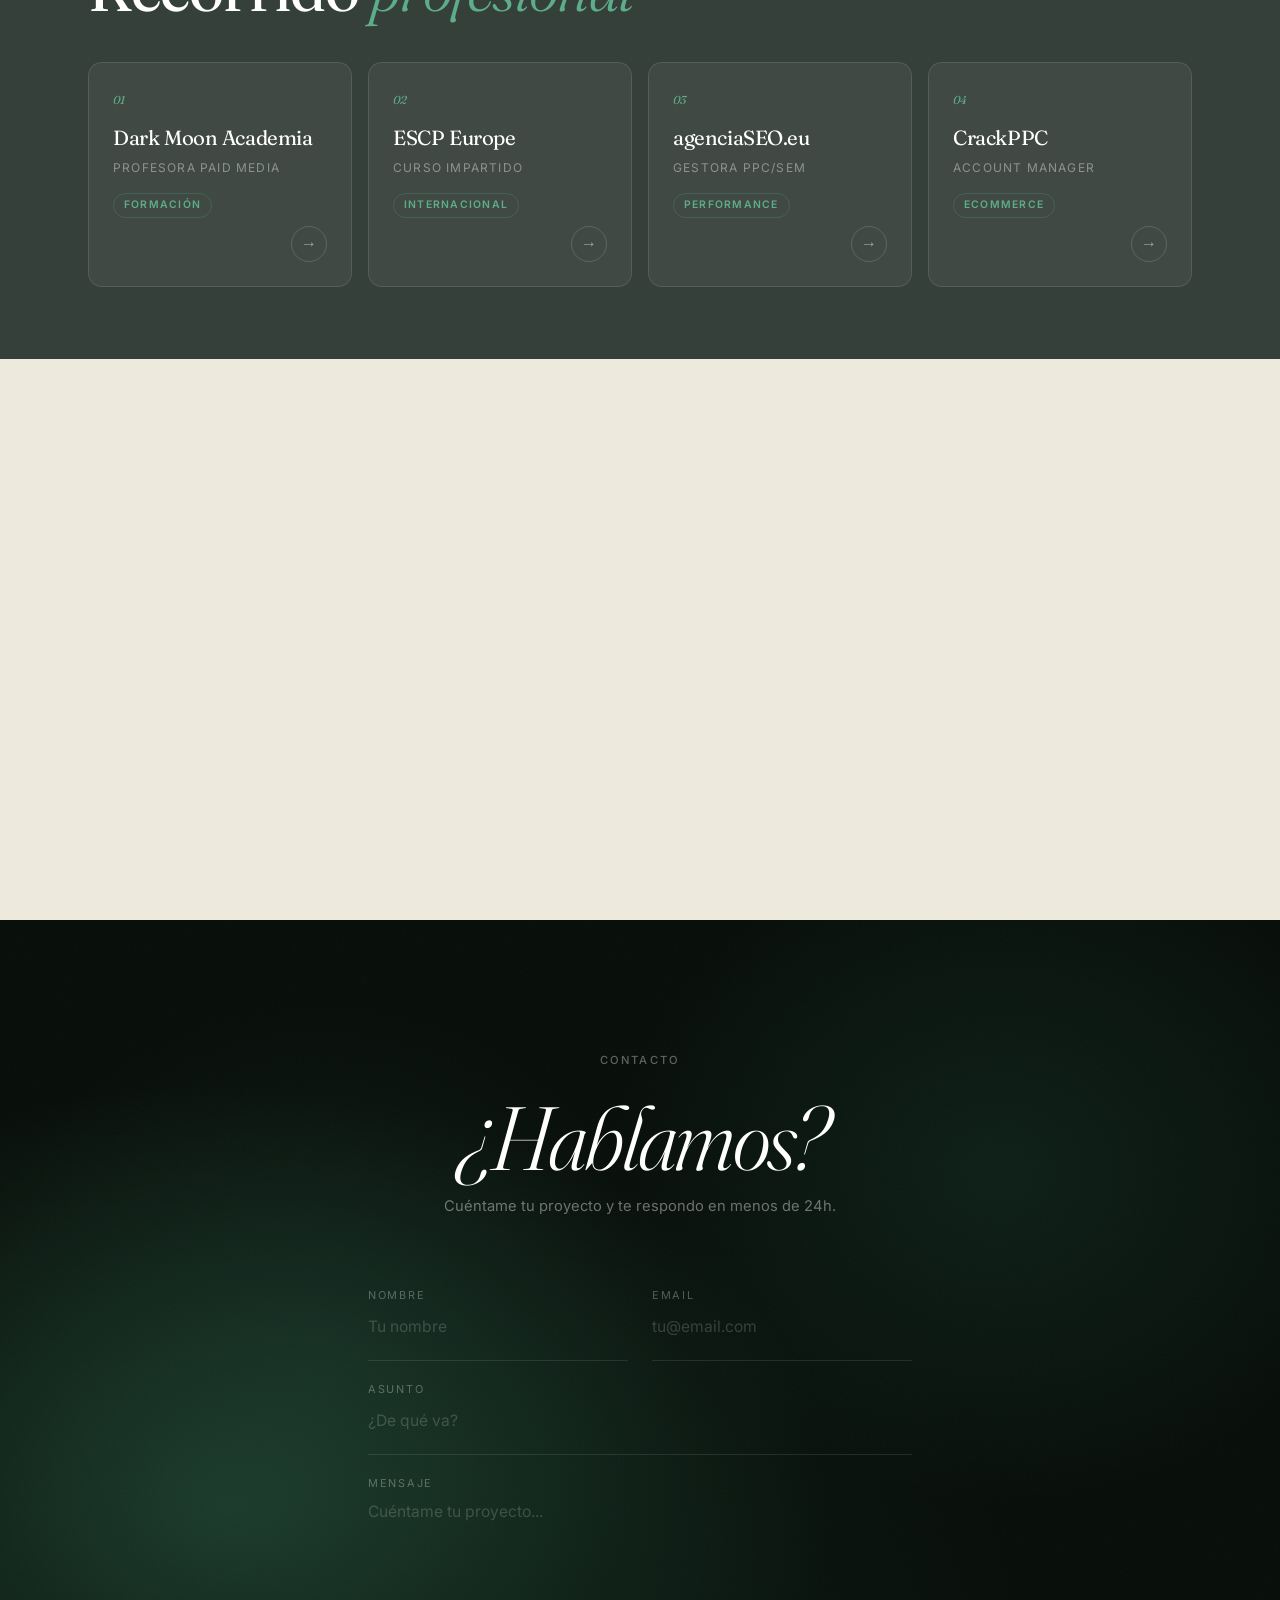
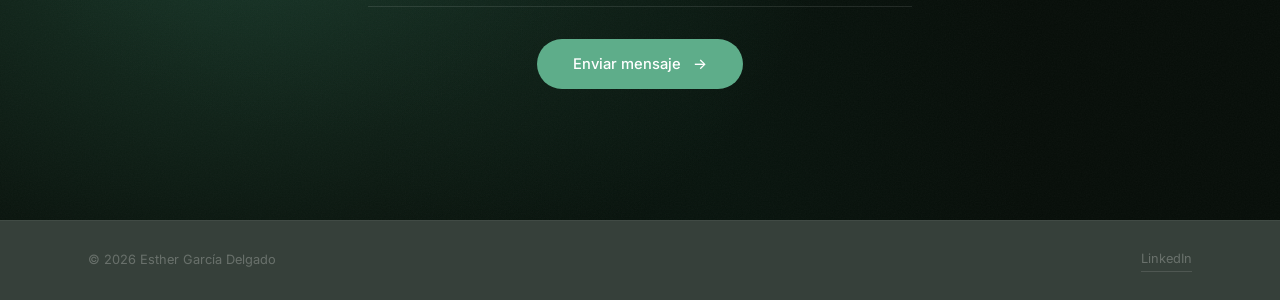
==== commit 51b1e172: "Add favicon" ====
--- a/public/index.html
+++ b/public/index.html
@@ -5,6 +5,7 @@
     <meta name="viewport" content="width=device-width, initial-scale=1.0">
     <title>Esther García Delgado — PPC & Paid Media</title>
     <meta name="description" content="Formación y consultoría en PPC/SEM: Google Ads, TikTok Ads, Meta Ads y Paid Media.">
+    <link rel="icon" type="image/svg+xml" href="favicon.svg">
     <link rel="preconnect" href="https://fonts.googleapis.com">
     <link rel="preconnect" href="https://fonts.gstatic.com" crossorigin>
     <link href="https://fonts.googleapis.com/css2?family=Cormorant+Garamond:ital,wght@0,300;0,400;0,500;1,300;1,400&family=Fraunces:ital,opsz,wght@0,9..144,300;0,9..144,400;0,9..144,700;1,9..144,300;1,9..144,400&family=Inter:wght@300;400;500;600&family=Manrope:wght@200;300;400;700;800&display=swap" rel="stylesheet">
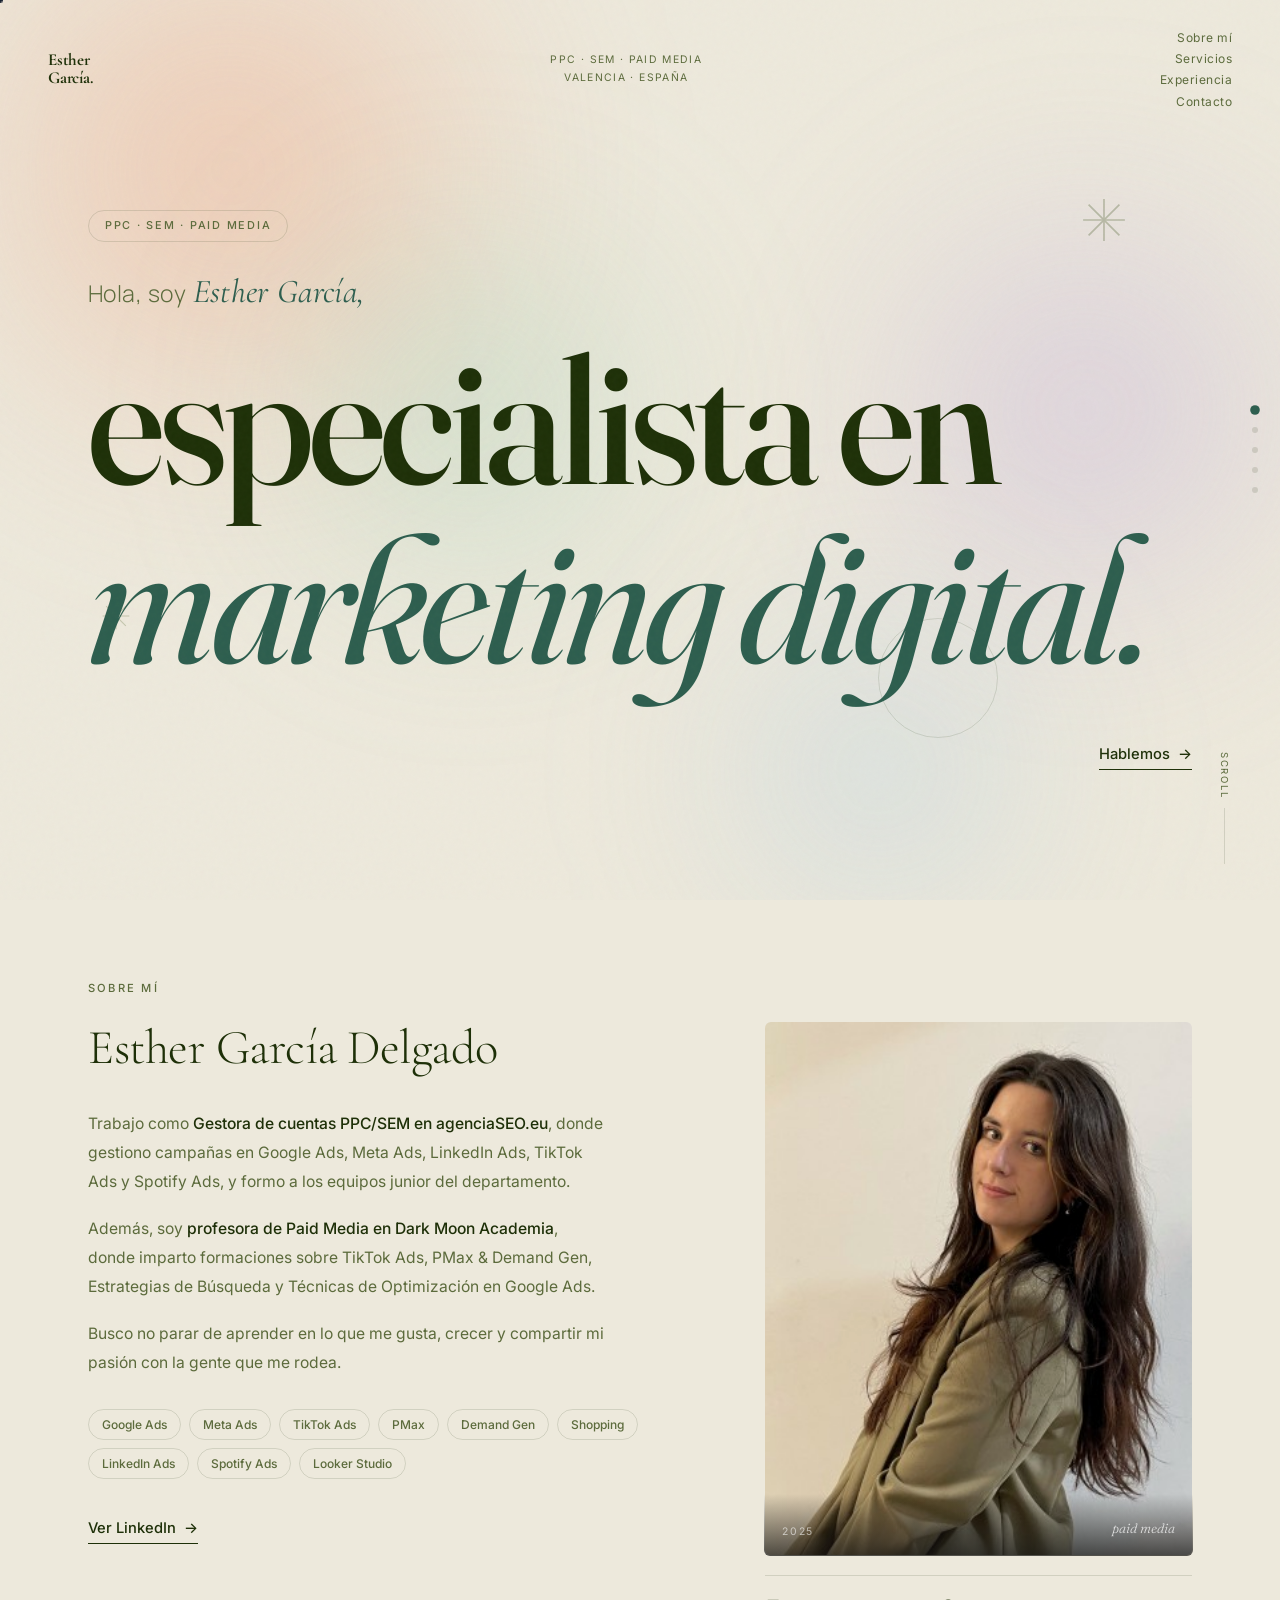
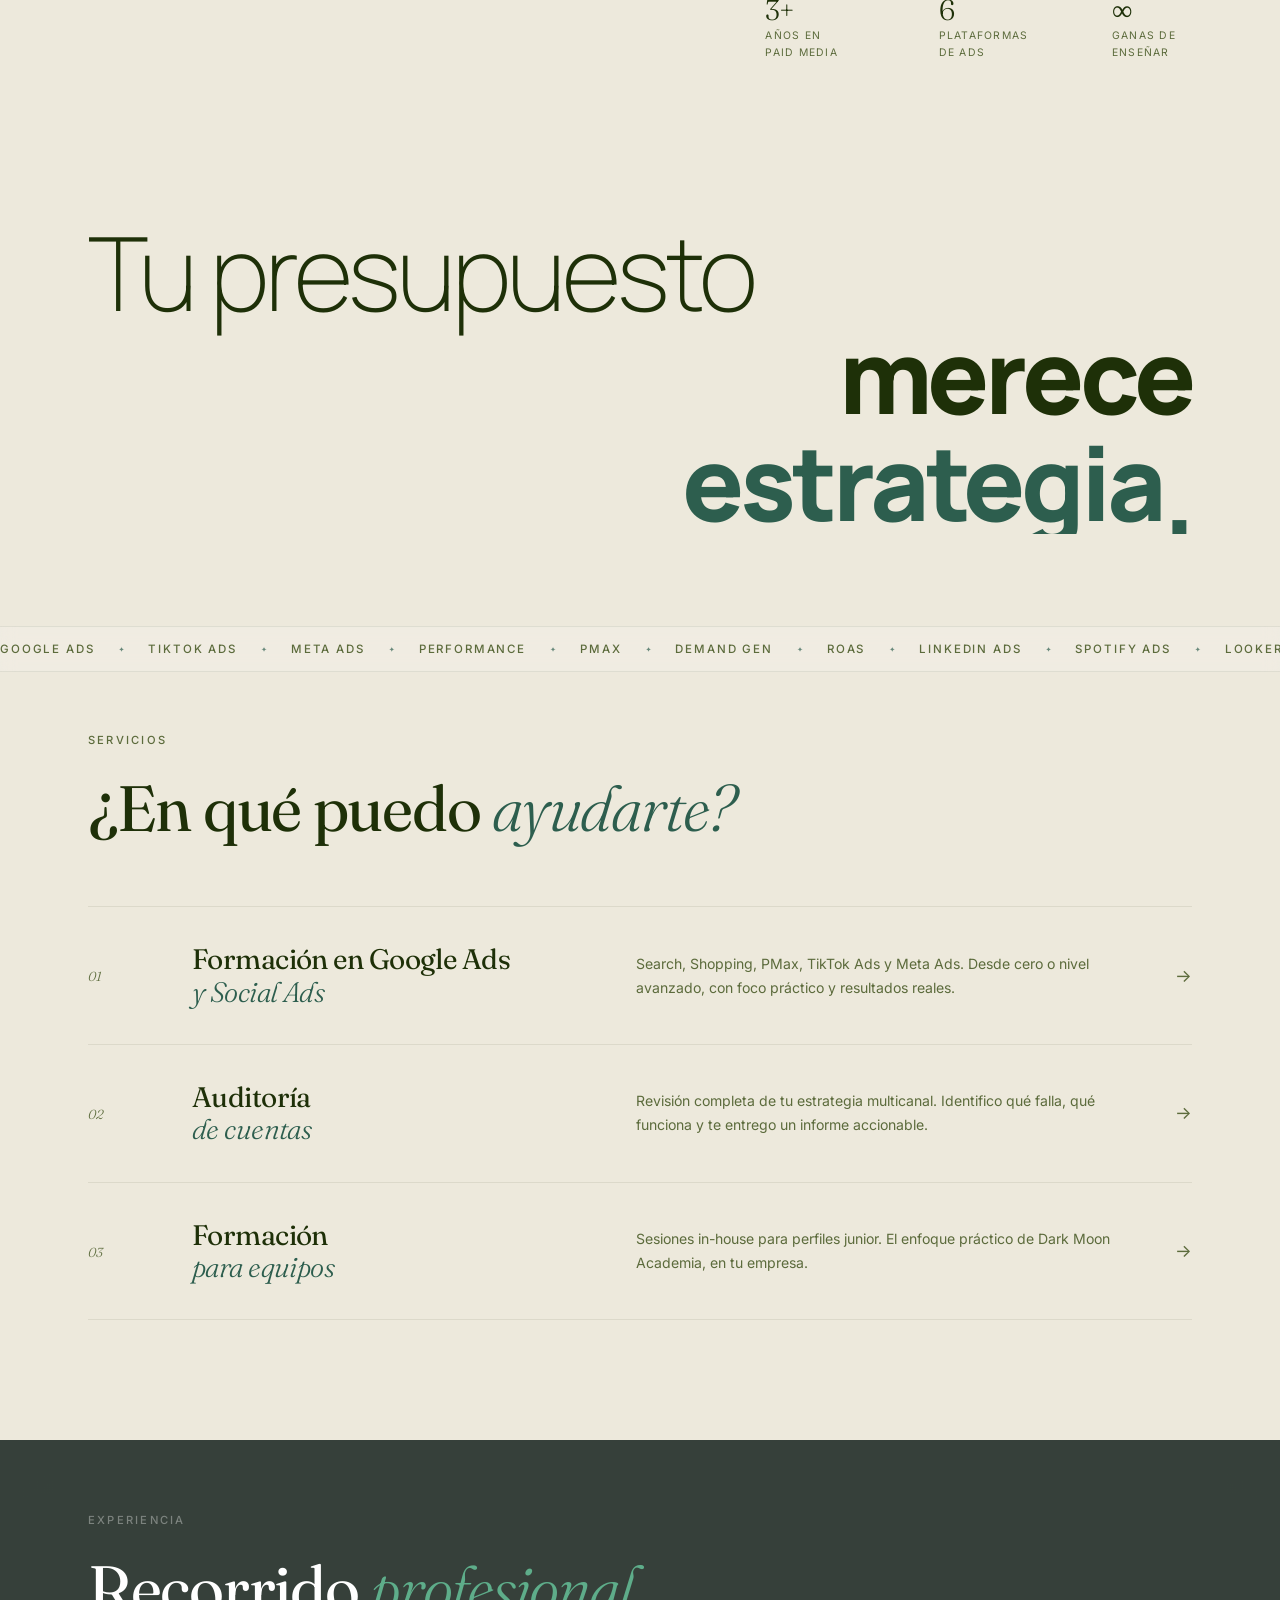
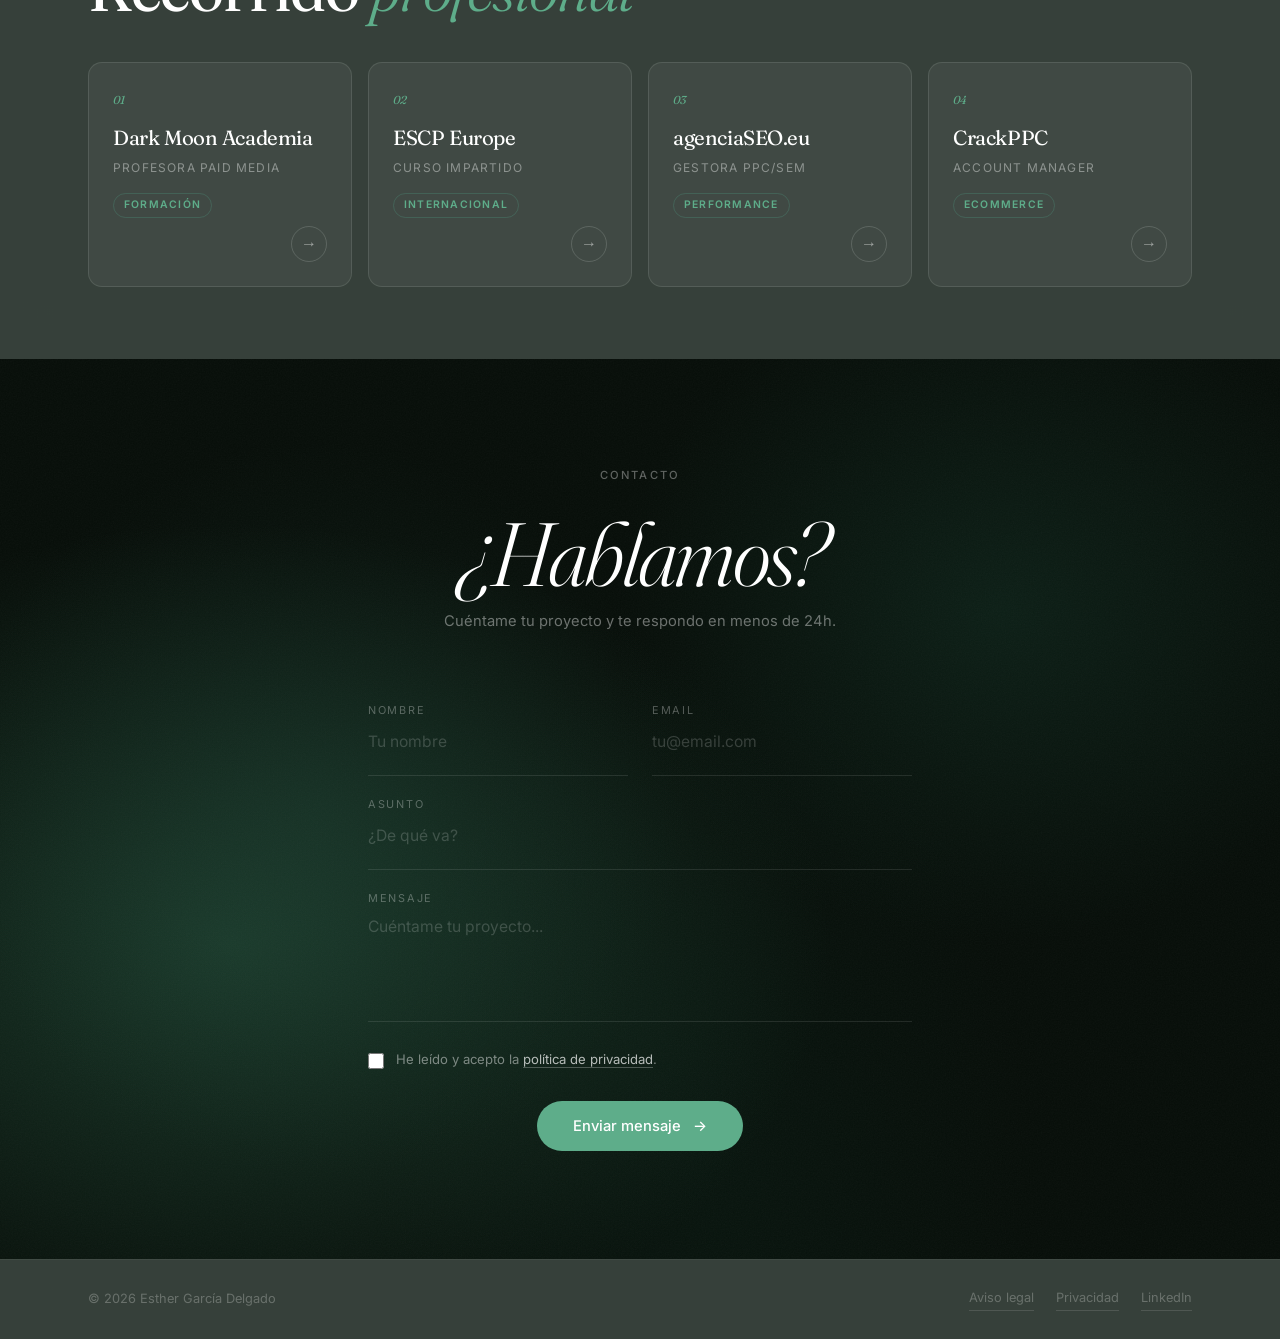
==== commit 4375d745: "Add SEO/GEO fundamentals, legal pages, accessibility and cleanup - SEO/GEO: Open Graph, Twitter Card" ====
--- a/public/index.html
+++ b/public/index.html
@@ -4,12 +4,69 @@
     <meta charset="UTF-8">
     <meta name="viewport" content="width=device-width, initial-scale=1.0">
     <title>Esther García Delgado — PPC & Paid Media</title>
-    <meta name="description" content="Formación y consultoría en PPC/SEM: Google Ads, TikTok Ads, Meta Ads y Paid Media.">
+    <meta name="description" content="Formación y consultoría en PPC/SEM: Google Ads, TikTok Ads, Meta Ads y Paid Media. Esther García Delgado, especialista en Paid Media en Valencia.">
+    <meta name="author" content="Esther García Delgado">
+    <meta name="robots" content="index, follow">
+    <link rel="canonical" href="https://esther-garcia.com/">
+    <meta name="theme-color" content="#EDE9DC">
+
+    <!-- Favicons -->
     <link rel="icon" type="image/svg+xml" href="favicon.svg">
+    <link rel="apple-touch-icon" href="apple-touch-icon.png">
+
+    <!-- Open Graph -->
+    <meta property="og:type" content="website">
+    <meta property="og:site_name" content="Esther García Delgado">
+    <meta property="og:title" content="Esther García Delgado — PPC & Paid Media">
+    <meta property="og:description" content="Formación y consultoría en PPC/SEM: Google Ads, TikTok Ads, Meta Ads y Paid Media.">
+    <meta property="og:url" content="https://esther-garcia.com/">
+    <meta property="og:image" content="https://esther-garcia.com/images/og-image.jpg">
+    <meta property="og:image:width" content="1200">
+    <meta property="og:image:height" content="630">
+    <meta property="og:image:alt" content="Esther García Delgado, especialista en PPC y Paid Media">
+    <meta property="og:locale" content="es_ES">
+
+    <!-- Twitter Cards -->
+    <meta name="twitter:card" content="summary_large_image">
+    <meta name="twitter:title" content="Esther García Delgado — PPC & Paid Media">
+    <meta name="twitter:description" content="Formación y consultoría en PPC/SEM: Google Ads, TikTok Ads, Meta Ads y Paid Media.">
+    <meta name="twitter:image" content="https://esther-garcia.com/images/og-image.jpg">
+
+    <!-- Datos estructurados: entidad para buscadores y motores de IA -->
+    <script type="application/ld+json">
+    {
+      "@context": "https://schema.org",
+      "@type": "Person",
+      "name": "Esther García Delgado",
+      "url": "https://esther-garcia.com/",
+      "image": "https://esther-garcia.com/images/og-image.jpg",
+      "jobTitle": "Especialista en PPC / Paid Media",
+      "description": "Formación y consultoría en PPC/SEM: Google Ads, TikTok Ads, Meta Ads y Paid Media.",
+      "worksFor": [
+        { "@type": "Organization", "name": "agenciaSEO.eu" },
+        { "@type": "Organization", "name": "Dark Moon Academia" }
+      ],
+      "address": {
+        "@type": "PostalAddress",
+        "addressLocality": "Valencia",
+        "addressCountry": "ES"
+      },
+      "sameAs": [
+        "https://www.linkedin.com/in/esthergarcia1999/"
+      ],
+      "knowsAbout": [
+        "Google Ads", "Meta Ads", "TikTok Ads", "Performance Max", "Demand Gen",
+        "Shopping", "LinkedIn Ads", "Spotify Ads", "Looker Studio", "PPC", "SEM", "Paid Media"
+      ]
+    }
+    </script>
+
     <link rel="preconnect" href="https://fonts.googleapis.com">
     <link rel="preconnect" href="https://fonts.gstatic.com" crossorigin>
     <link href="https://fonts.googleapis.com/css2?family=Cormorant+Garamond:ital,wght@0,300;0,400;0,500;1,300;1,400&family=Fraunces:ital,opsz,wght@0,9..144,300;0,9..144,400;0,9..144,700;1,9..144,300;1,9..144,400&family=Inter:wght@300;400;500;600&family=Manrope:wght@200;300;400;700;800&display=swap" rel="stylesheet">
     <link rel="stylesheet" href="css/style.css">
+    <!-- Activa las animaciones de entrada solo si hay JS; sin JS, el contenido es visible -->
+    <script>document.documentElement.classList.add('js');</script>
 </head>
 <body>
 
@@ -212,7 +269,7 @@
                     <div class="exp__card-company">Dark Moon Academia</div>
                     <div class="exp__card-role">Profesora Paid Media</div>
                     <div class="exp__card-tag">Formación</div>
-                    <button class="exp__card-btn" aria-label="Ver más">→</button>
+                    <button class="exp__card-btn" aria-label="Ver más sobre Dark Moon Academia" aria-haspopup="dialog">→</button>
                 </div>
 
                 <div class="exp__card reveal" data-exp="1">
@@ -220,7 +277,7 @@
                     <div class="exp__card-company">ESCP Europe</div>
                     <div class="exp__card-role">Curso impartido</div>
                     <div class="exp__card-tag">Internacional</div>
-                    <button class="exp__card-btn" aria-label="Ver más">→</button>
+                    <button class="exp__card-btn" aria-label="Ver más sobre ESCP Europe" aria-haspopup="dialog">→</button>
                 </div>
 
                 <div class="exp__card reveal" data-exp="2">
@@ -228,7 +285,7 @@
                     <div class="exp__card-company">agenciaSEO.eu</div>
                     <div class="exp__card-role">Gestora PPC/SEM</div>
                     <div class="exp__card-tag">Performance</div>
-                    <button class="exp__card-btn" aria-label="Ver más">→</button>
+                    <button class="exp__card-btn" aria-label="Ver más sobre agenciaSEO.eu" aria-haspopup="dialog">→</button>
                 </div>
 
                 <div class="exp__card reveal" data-exp="3">
@@ -236,7 +293,7 @@
                     <div class="exp__card-company">CrackPPC</div>
                     <div class="exp__card-role">Account Manager</div>
                     <div class="exp__card-tag">Ecommerce</div>
-                    <button class="exp__card-btn" aria-label="Ver más">→</button>
+                    <button class="exp__card-btn" aria-label="Ver más sobre CrackPPC" aria-haspopup="dialog">→</button>
                 </div>
 
             </div>
@@ -245,7 +302,7 @@
 
     <!-- POPUPS EXPERIENCIA -->
     <div class="exp__overlay" id="expOverlay" aria-hidden="true">
-        <div class="exp__modal" id="expModal" role="dialog" aria-modal="true">
+        <div class="exp__modal" id="expModal" role="dialog" aria-modal="true" aria-labelledby="mCompany">
             <button class="exp__modal-close" id="expClose" aria-label="Cerrar">✕</button>
             <div class="exp__modal-num" id="mNum"></div>
             <div class="exp__modal-company" id="mCompany"></div>
@@ -255,7 +312,10 @@
         </div>
     </div>
 
-    <!-- ARTÍCULOS -->
+    <!-- BLOG DESACTIVADO: oculto hasta publicar articulos reales (los enlaces eran provisionales).
+         Para reactivar, borra esta linea de apertura y la marca de cierre de comentario situada al
+         final de la seccion (justo antes de CONTACTO); luego publica URLs reales, restaura el punto
+         "Blog" en .page-progress y, si quieres, un enlace "Blog" en el nav.
     <section class="articles" id="articulos">
         <div class="container">
             <div class="section-label reveal">Blog</div>
@@ -288,6 +348,7 @@
             </div>
         </div>
     </section>
+    -->
 
     <!-- CONTACTO -->
     <section class="contact" id="contacto">
@@ -298,31 +359,34 @@
             <form class="contact__form reveal" id="contactForm" action="https://formsubmit.co/42a1aa486eda81bb4132b89d63cb12ac" method="POST">
                 <input type="hidden" name="_subject" value="Nuevo mensaje desde esther-garcia.com">
                 <input type="hidden" name="_captcha" value="true">
-                <input type="hidden" name="_next" value="https://esther-garcia.com/">
+                <input type="hidden" name="_next" value="https://esther-garcia.com/gracias.html">
                 <input type="hidden" name="form_loaded_at" id="formLoadedAt" value="">
-                <input type="text" name="_honey" style="display:none">
+                <input type="text" name="_honey" style="display:none" tabindex="-1" autocomplete="off" aria-hidden="true">
                 <div class="form-row">
                     <div class="form-group">
-                        <label>Nombre</label>
-                        <input type="text" name="nombre" placeholder="Tu nombre" required>
+                        <label for="nombre">Nombre</label>
+                        <input type="text" id="nombre" name="nombre" placeholder="Tu nombre" required>
                     </div>
                     <div class="form-group">
-                        <label>Email</label>
-                        <input type="email" name="email" placeholder="tu@email.com" required>
+                        <label for="email">Email</label>
+                        <input type="email" id="email" name="email" placeholder="tu@email.com" required>
                     </div>
                 </div>
                 <div class="form-group">
-                    <label>Asunto</label>
-                    <input type="text" name="asunto" placeholder="¿De qué va?">
+                    <label for="asunto">Asunto</label>
+                    <input type="text" id="asunto" name="asunto" placeholder="¿De qué va?">
                 </div>
                 <div class="form-group">
-                    <label>Mensaje</label>
-                    <textarea name="mensaje" placeholder="Cuéntame tu proyecto..." rows="4" required></textarea>
+                    <label for="mensaje">Mensaje</label>
+                    <textarea id="mensaje" name="mensaje" placeholder="Cuéntame tu proyecto..." rows="4" required></textarea>
+                </div>
+                <div class="form-consent">
+                    <input type="checkbox" id="consent" name="consent" value="Sí" required>
+                    <label for="consent">He leído y acepto la <a href="politica-privacidad.html" target="_blank" rel="noopener noreferrer">política de privacidad</a>.</label>
                 </div>
                 <button type="submit" class="btn-submit">
                     Enviar mensaje <span>→</span>
                 </button>
-                <p class="form-success hidden" id="formSuccess">¡Mensaje enviado! Te respondo pronto.</p>
             </form>
         </div>
     </section>
@@ -331,7 +395,11 @@
     <footer class="footer">
         <div class="container footer__inner">
             <p>© <span id="year">2025</span> Esther García Delgado</p>
-            <a href="https://www.linkedin.com/in/esthergarcia1999/" target="_blank" rel="noopener noreferrer">LinkedIn</a>
+            <nav class="footer__links">
+                <a href="aviso-legal.html">Aviso legal</a>
+                <a href="politica-privacidad.html">Privacidad</a>
+                <a href="https://www.linkedin.com/in/esthergarcia1999/" target="_blank" rel="noopener noreferrer">LinkedIn</a>
+            </nav>
         </div>
     </footer>
 
@@ -341,7 +409,7 @@
         <a href="#sobre-mi"    class="pp__dot" data-label="Sobre mí"></a>
         <a href="#servicios"   class="pp__dot" data-label="Servicios"></a>
         <a href="#experiencia" class="pp__dot" data-label="Experiencia"></a>
-        <a href="#articulos"   class="pp__dot" data-label="Blog"></a>
+        <!-- Reactivar junto con el blog: <a href="#articulos" class="pp__dot" data-label="Blog"></a> -->
         <a href="#contacto"    class="pp__dot" data-label="Contacto"></a>
     </nav>
 
--- a/public/css/style.css
+++ b/public/css/style.css
@@ -86,7 +86,9 @@
 }
 .link-arrow:hover { gap: 14px; opacity: 0.55; }
 
-.reveal {
+/* El contenido es visible por defecto; solo se oculta para animar cuando hay JS
+   (clase .js en <html>). Sin JS, todo se ve sin depender del scroll. */
+.js .reveal {
     opacity: 0;
     transform: translateY(24px);
     transition: opacity 0.85s var(--ease-out), transform 0.85s var(--ease-out);
@@ -228,7 +230,6 @@
     display: flex; align-items: flex-end; justify-content: flex-end; gap: 24px;
     opacity: 0; animation: fadeIn 0.8s 0.9s var(--ease-out) forwards;
 }
-.hero__sub { font-size: 1rem; color: var(--muted); line-height: 1.65; max-width: 260px; }
 
 /* Scroll indicator */
 .hero__scroll {
@@ -816,15 +817,6 @@
     margin-bottom: 48px;
     display: block;
 }
-.contact__info { display: flex; flex-direction: column; gap: 44px; }
-.contact__detail span {
-    display: block; font-size: 0.68rem; text-transform: uppercase;
-    letter-spacing: 0.16em; color: rgba(255,255,255,0.3); margin-bottom: 8px;
-}
-.contact__detail a, .contact__detail p {
-    font-size: 0.93rem; color: rgba(255,255,255,0.65); line-height: 1.65; transition: color 0.2s;
-}
-.contact__detail a:hover { color: var(--accent-mid); }
 .contact__form { display: flex; flex-direction: column; text-align: left; }
 .form-row { display: grid; grid-template-columns: 1fr 1fr; gap: 0 24px; }
 .form-group {
@@ -850,8 +842,34 @@
     transition: opacity 0.25s, gap 0.3s var(--ease);
 }
 .btn-submit:hover { opacity: 0.82; gap: 18px; }
-.form-success { margin-top: 16px; font-size: 0.88rem; color: rgba(255,255,255,0.5); }
 .hidden { display: none !important; }
+
+/* Consentimiento RGPD */
+.form-consent {
+    display: flex;
+    align-items: flex-start;
+    gap: 12px;
+    margin-top: 28px;
+}
+.form-consent input[type="checkbox"] {
+    margin-top: 3px;
+    width: 16px;
+    height: 16px;
+    flex-shrink: 0;
+    accent-color: var(--accent-mid);
+    cursor: pointer;
+}
+.form-consent label {
+    font-size: 0.82rem;
+    color: rgba(255,255,255,0.45);
+    line-height: 1.5;
+}
+.form-consent a {
+    color: rgba(255,255,255,0.7);
+    border-bottom: 1px solid rgba(255,255,255,0.25);
+    transition: color 0.2s;
+}
+.form-consent a:hover { color: var(--accent-mid); }
 
 /* ═══════════════════════════════════════════════════════════════
    INDICADOR LATERAL DE PROGRESO
@@ -999,7 +1017,8 @@
    FOOTER
 ═══════════════════════════════════════════════════════════════ */
 .footer { background: var(--glass-dark); backdrop-filter: blur(24px); -webkit-backdrop-filter: blur(24px); border-top: 1px solid rgba(255,255,255,0.06); padding: 28px 0; }
-.footer__inner { display: flex; align-items: center; justify-content: space-between; }
+.footer__inner { display: flex; align-items: center; justify-content: space-between; gap: 20px; flex-wrap: wrap; }
+.footer__links { display: flex; align-items: center; gap: 22px; }
 .footer p { font-size: 0.8rem; color: rgba(255,255,255,0.25); }
 .footer a {
     font-size: 0.8rem; color: rgba(255,255,255,0.25);
@@ -1011,17 +1030,13 @@
 @keyframes fadeIn      { from { opacity: 0; }              to { opacity: 1; } }
 @keyframes wordUp      { from { opacity: 0; transform: translateY(105%); } to { opacity: 1; transform: none; } }
 @keyframes scrollLine  { 0% { top: -100%; } 100% { top: 100%; } }
-@keyframes funnelFloat  { 0%, 100% { transform: translateY(0); } 50% { transform: translateY(-18px); } }
 @keyframes tickerScroll { from { transform: translateX(0); } to { transform: translateX(-50%); } }
-@keyframes floatA { 0%, 100% { transform: translateY(0px) rotate(0deg); } 50% { transform: translateY(-10px) rotate(0.5deg); } }
-@keyframes floatB { 0%, 100% { transform: translateY(0px); } 50% { transform: translateY(8px); } }
 
 /* ═══════════════════════════════════════════════════════════════
    RESPONSIVE — TABLET (≤ 960px)
 ═══════════════════════════════════════════════════════════════ */
 @media (max-width: 960px) {
     .hero__title { font-size: clamp(3.5rem, 11vw, 8rem); }
-    .hm { display: none; }
 
     .about__grid { grid-template-columns: 1fr; gap: 56px; }
     .about__photo-wrap { position: static; }
@@ -1035,7 +1050,6 @@
     .contact__center { padding: 60px 24px; }
 
     .statement__line, .rot-word { font-size: clamp(2rem, 6vw, 4rem); }
-    .contact__big-line { font-size: clamp(2.4rem, 6vw, 4.5rem); }
     .articles__grid { grid-template-columns: 1fr; gap: 16px; }
 
     .page-progress { display: none; }
@@ -1078,6 +1092,25 @@
     .section-title { margin-bottom: 48px; }
 
     .form-row { grid-template-columns: 1fr; }
-    .contact__info { flex-direction: column; }
     .footer__inner { flex-direction: column; gap: 12px; text-align: center; }
 }
+
+/* ═══════════════════════════════════════════════════════════════
+   MOVIMIENTO REDUCIDO — respeta prefers-reduced-motion
+═══════════════════════════════════════════════════════════════ */
+@media (prefers-reduced-motion: reduce) {
+    html { scroll-behavior: auto; }
+    *, *::before, *::after {
+        animation-duration: 0.001ms !important;
+        animation-iteration-count: 1 !important;
+        transition-duration: 0.001ms !important;
+    }
+    /* Muestra el contenido sin animación de entrada */
+    .reveal, .js .reveal { opacity: 1 !important; transform: none !important; }
+    /* Detiene los elementos decorativos en bucle */
+    .orb, .ticker__track, .rot-word, .deco-star, .deco-circle { animation: none !important; }
+    .hero__scroll-line::after, .hero__intro, .hero__bottom, .hero__scroll, .word { animation: none !important; opacity: 1 !important; transform: none !important; }
+    /* Restaura el cursor del sistema y oculta el personalizado */
+    .cursor { display: none !important; }
+    body, a, button { cursor: auto !important; }
+}
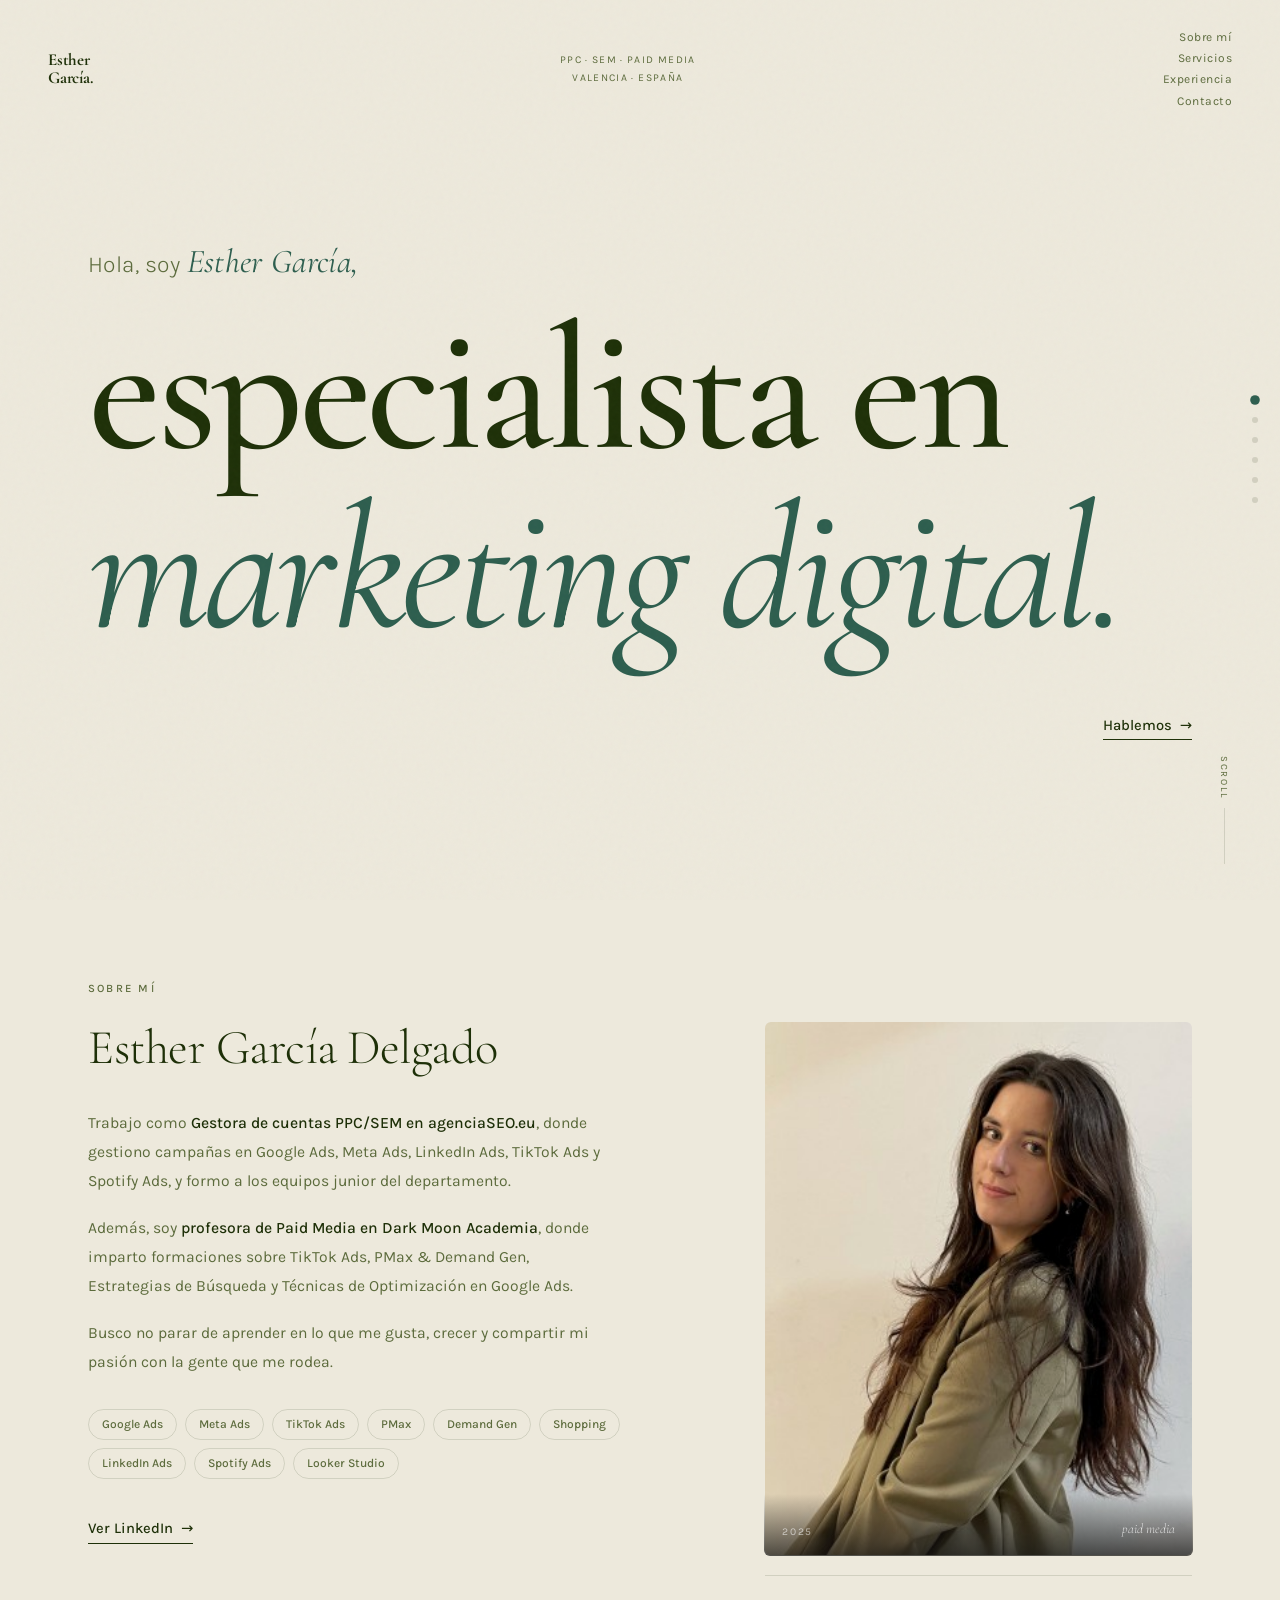
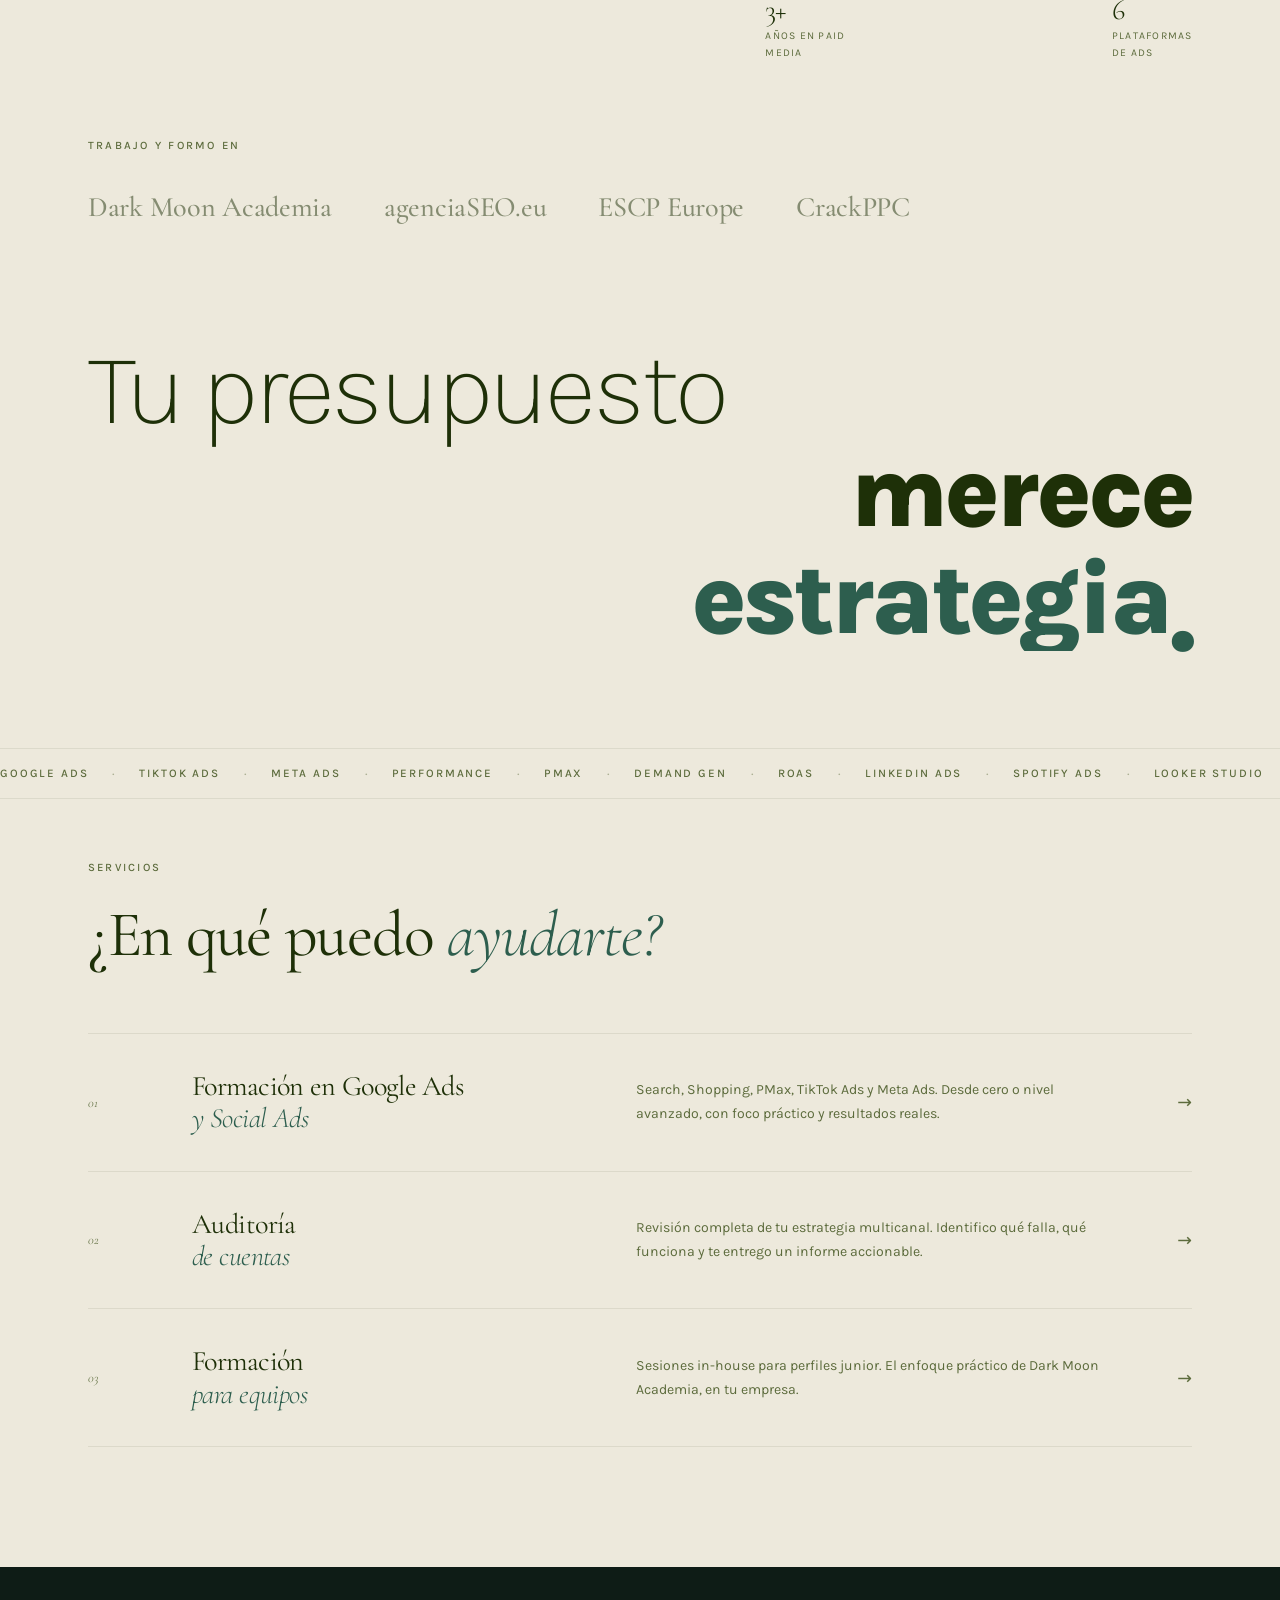
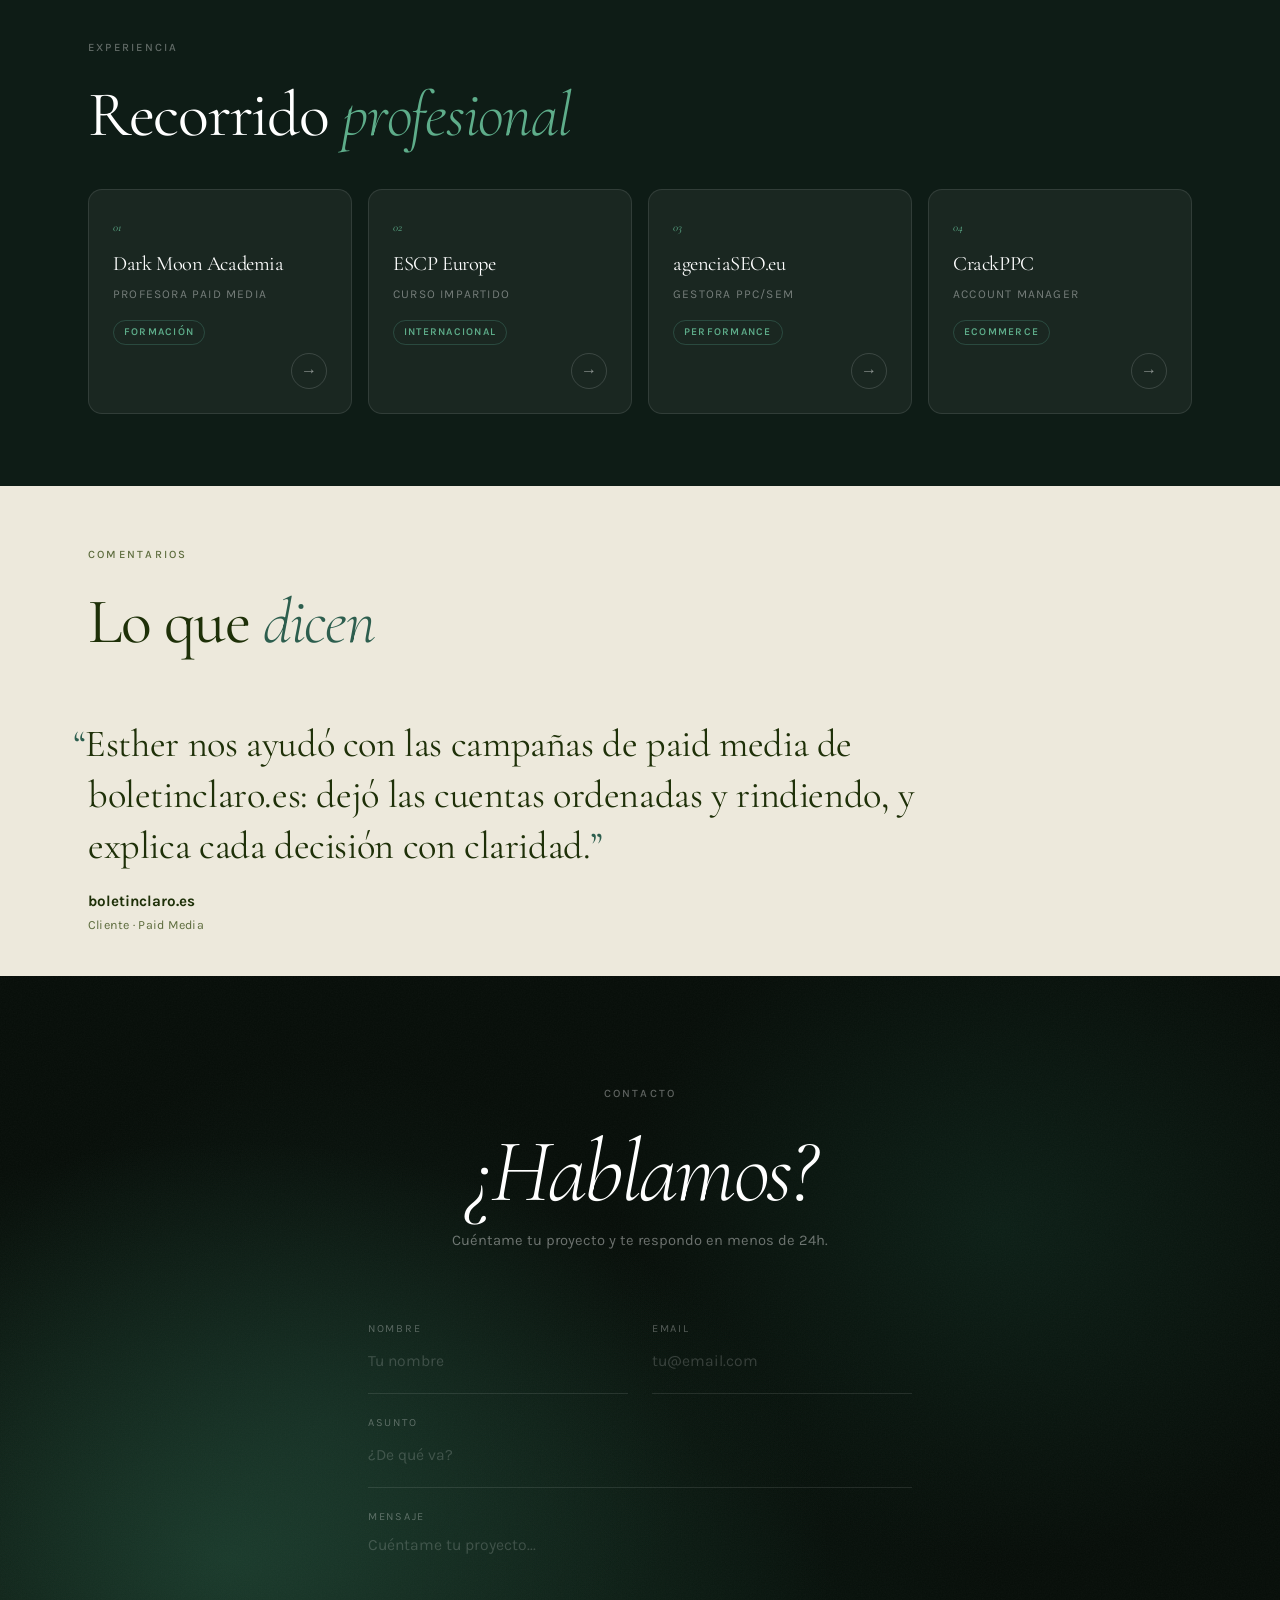
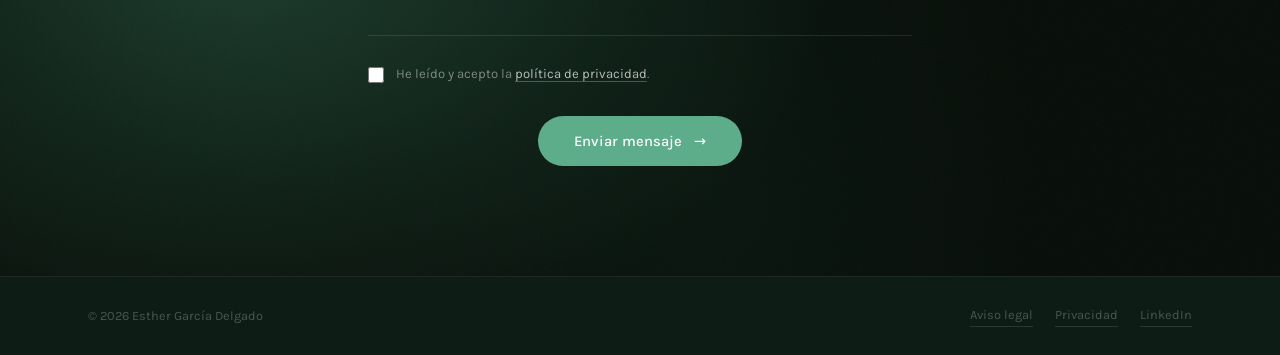
==== commit fa1e48d2: "Reduce AI-template look, add brand logos and testimonials - Remove AI tells: background orbs, glassm" ====
--- a/public/index.html
+++ b/public/index.html
@@ -1,4 +1,13 @@
 <!DOCTYPE html>
+<!-- design-lock
+direction: Editorial personal cálido (serif grande sobre papel) — estética propia de la clienta
+topology: editorial column — claim tipográfico grande arriba, foto grande en "Sobre mí", sin pill badge
+display-font: Cormorant Garamond | body-font: Karla
+palette: #EDE9DC papel · #1E3008 tinta · #2D5E4E acento verde — colores elegidos por Esther
+signature: statement tipográfico con palabra rotatoria "Tu presupuesto merece…" (data-signature)
+motion: 3/10 — reveals suaves, ticker, palabra rotatoria; con triple degradación (.js + failsafe 2.5s + reduced-motion)
+rejected: orbes con blur, glassmorphism, cursor personalizado, sparkles (eran defaults de IA)
+-->
 <html lang="es">
 <head>
     <meta charset="UTF-8">
@@ -63,20 +72,12 @@
 
     <link rel="preconnect" href="https://fonts.googleapis.com">
     <link rel="preconnect" href="https://fonts.gstatic.com" crossorigin>
-    <link href="https://fonts.googleapis.com/css2?family=Cormorant+Garamond:ital,wght@0,300;0,400;0,500;1,300;1,400&family=Fraunces:ital,opsz,wght@0,9..144,300;0,9..144,400;0,9..144,700;1,9..144,300;1,9..144,400&family=Inter:wght@300;400;500;600&family=Manrope:wght@200;300;400;700;800&display=swap" rel="stylesheet">
+    <link href="https://fonts.googleapis.com/css2?family=Cormorant+Garamond:ital,wght@0,400;0,500;0,600;0,700;1,400;1,500;1,600&family=Karla:ital,wght@0,200;0,300;0,400;0,500;0,600;0,700;0,800;1,400&display=swap" rel="stylesheet">
     <link rel="stylesheet" href="css/style.css">
     <!-- Activa las animaciones de entrada solo si hay JS; sin JS, el contenido es visible -->
     <script>document.documentElement.classList.add('js');</script>
 </head>
 <body>
-
-    <!-- Orbes flotantes de fondo (estilo marimba) -->
-    <div class="orbs" aria-hidden="true">
-        <div class="orb orb--coral"></div>
-        <div class="orb orb--lavender"></div>
-        <div class="orb orb--mint"></div>
-        <div class="orb orb--sky"></div>
-    </div>
 
     <!-- NAV — 3 columnas: logo · descriptores · links apilados -->
     <header class="nav" id="nav">
@@ -101,16 +102,8 @@
     <!-- HERO -->
     <section class="hero" id="inicio">
 
-        <!-- Formas decorativas flotantes -->
-        <div class="hero__deco" aria-hidden="true">
-            <svg class="deco-star deco-star--1" viewBox="0 0 40 40" fill="none"><line x1="20" y1="1" x2="20" y2="39" stroke="currentColor" stroke-width="1.5"/><line x1="1" y1="20" x2="39" y2="20" stroke="currentColor" stroke-width="1.5"/><line x1="6" y1="6" x2="34" y2="34" stroke="currentColor" stroke-width="1.5"/><line x1="34" y1="6" x2="6" y2="34" stroke="currentColor" stroke-width="1.5"/></svg>
-            <svg class="deco-star deco-star--2" viewBox="0 0 40 40" fill="none"><line x1="20" y1="1" x2="20" y2="39" stroke="currentColor" stroke-width="1.5"/><line x1="1" y1="20" x2="39" y2="20" stroke="currentColor" stroke-width="1.5"/><line x1="6" y1="6" x2="34" y2="34" stroke="currentColor" stroke-width="1.5"/><line x1="34" y1="6" x2="6" y2="34" stroke="currentColor" stroke-width="1.5"/></svg>
-            <div class="deco-circle"></div>
-        </div>
-
         <div class="hero__inner">
             <div class="hero__text">
-                <span class="hero__badge">PPC · SEM · Paid Media</span>
                 <p class="hero__intro">
                     <span class="hero__intro-hello">Hola, soy</span>
                     <em class="hero__intro-name">Esther García,</em>
@@ -176,18 +169,27 @@
                             <span class="stat__num">6</span>
                             <span class="stat__label">plataformas de ads</span>
                         </div>
-                        <div class="stat">
-                            <span class="stat__num">∞</span>
-                            <span class="stat__label">ganas de enseñar</span>
-                        </div>
-                    </div>
-                </div>
+                    </div>
+                </div>
+            </div>
+        </div>
+    </section>
+
+    <!-- MARCAS / LOGOS -->
+    <section class="brands">
+        <div class="container">
+            <div class="section-label reveal">Trabajo y formo en</div>
+            <div class="brands__row reveal">
+                <span class="brand">Dark Moon Academia</span>
+                <span class="brand">agenciaSEO.eu</span>
+                <span class="brand">ESCP Europe</span>
+                <span class="brand">CrackPPC</span>
             </div>
         </div>
     </section>
 
     <!-- STATEMENT -->
-    <section class="statement">
+    <section class="statement" data-signature>
         <div class="statement__inner">
             <div class="statement__block">
                 <p class="statement__line reveal">Tu presupuesto</p>
@@ -206,26 +208,26 @@
     <!-- TICKER -->
     <div class="ticker" aria-hidden="true">
         <div class="ticker__track">
-            <span>Google Ads</span><em>✦</em>
-            <span>TikTok Ads</span><em>✦</em>
-            <span>Meta Ads</span><em>✦</em>
-            <span>Performance</span><em>✦</em>
-            <span>PMax</span><em>✦</em>
-            <span>Demand Gen</span><em>✦</em>
-            <span>ROAS</span><em>✦</em>
-            <span>LinkedIn Ads</span><em>✦</em>
-            <span>Spotify Ads</span><em>✦</em>
-            <span>Looker Studio</span><em>✦</em>
-            <span>Google Ads</span><em>✦</em>
-            <span>TikTok Ads</span><em>✦</em>
-            <span>Meta Ads</span><em>✦</em>
-            <span>Performance</span><em>✦</em>
-            <span>PMax</span><em>✦</em>
-            <span>Demand Gen</span><em>✦</em>
-            <span>ROAS</span><em>✦</em>
-            <span>LinkedIn Ads</span><em>✦</em>
-            <span>Spotify Ads</span><em>✦</em>
-            <span>Looker Studio</span><em>✦</em>
+            <span>Google Ads</span><em>·</em>
+            <span>TikTok Ads</span><em>·</em>
+            <span>Meta Ads</span><em>·</em>
+            <span>Performance</span><em>·</em>
+            <span>PMax</span><em>·</em>
+            <span>Demand Gen</span><em>·</em>
+            <span>ROAS</span><em>·</em>
+            <span>LinkedIn Ads</span><em>·</em>
+            <span>Spotify Ads</span><em>·</em>
+            <span>Looker Studio</span><em>·</em>
+            <span>Google Ads</span><em>·</em>
+            <span>TikTok Ads</span><em>·</em>
+            <span>Meta Ads</span><em>·</em>
+            <span>Performance</span><em>·</em>
+            <span>PMax</span><em>·</em>
+            <span>Demand Gen</span><em>·</em>
+            <span>ROAS</span><em>·</em>
+            <span>LinkedIn Ads</span><em>·</em>
+            <span>Spotify Ads</span><em>·</em>
+            <span>Looker Studio</span><em>·</em>
         </div>
     </div>
 
@@ -350,6 +352,25 @@
     </section>
     -->
 
+    <!-- COMENTARIOS -->
+    <section class="reviews" id="comentarios">
+        <div class="container">
+            <div class="section-label reveal">Comentarios</div>
+            <h2 class="section-title reveal">Lo que <em>dicen</em></h2>
+            <div class="reviews__list">
+                <!-- Comentario de boletinclaro.es: texto borrador, confírmalo/ajústalo con el cliente.
+                     Para añadir más, copia un bloque <figure class="review"> completo. -->
+                <figure class="review reveal">
+                    <blockquote class="review__quote">Esther nos ayudó con las campañas de paid media de boletinclaro.es: dejó las cuentas ordenadas y rindiendo, y explica cada decisión con claridad.</blockquote>
+                    <figcaption class="review__author">
+                        <span class="review__name">boletinclaro.es</span>
+                        <span class="review__role">Cliente · Paid Media</span>
+                    </figcaption>
+                </figure>
+            </div>
+        </div>
+    </section>
+
     <!-- CONTACTO -->
     <section class="contact" id="contacto">
         <div class="contact__center">
@@ -410,14 +431,9 @@
         <a href="#servicios"   class="pp__dot" data-label="Servicios"></a>
         <a href="#experiencia" class="pp__dot" data-label="Experiencia"></a>
         <!-- Reactivar junto con el blog: <a href="#articulos" class="pp__dot" data-label="Blog"></a> -->
+        <a href="#comentarios" class="pp__dot" data-label="Comentarios"></a>
         <a href="#contacto"    class="pp__dot" data-label="Contacto"></a>
     </nav>
-
-    <!-- Cursor personalizado -->
-    <div class="cursor" aria-hidden="true">
-        <div class="cursor__dot"></div>
-        <div class="cursor__ring"></div>
-    </div>
 
     <script src="js/main.js"></script>
 </body>
--- a/public/css/style.css
+++ b/public/css/style.css
@@ -15,11 +15,11 @@
     --accent-mid: #5EAD8A;
     --accent-lt:  #D6E4DC;
     --glass:      rgba(244,241,236,0.55);
-    --glass-dark: rgba(14,28,22,0.82);  /* verde oscuro translúcido */
-    --serif:      'Fraunces', Georgia, serif;
+    --glass-dark: #0E1C16;  /* verde oscuro sólido */
+    --serif:      'Cormorant Garamond', Georgia, serif;
     --didone:     'Cormorant Garamond', Georgia, serif;
-    --sans:       'Inter', system-ui, sans-serif;
-    --display:    'Manrope', 'Inter', system-ui, sans-serif;
+    --sans:       'Karla', system-ui, sans-serif;
+    --display:    'Karla', system-ui, sans-serif;
     --ease:       cubic-bezier(0.4, 0, 0.2, 1);
     --ease-out:   cubic-bezier(0, 0, 0.2, 1);
 }
@@ -107,9 +107,7 @@
     transition: background 0.45s, padding 0.45s, border-color 0.45s;
 }
 .nav.scrolled {
-    background: rgba(237,233,220,0.82);
-    backdrop-filter: blur(20px);
-    -webkit-backdrop-filter: blur(20px);
+    background: var(--bg);
     padding: 16px 0;
     border-bottom: 1px solid var(--border-s);
 }
@@ -160,7 +158,7 @@
 }
 .nav__links a:hover        { color: var(--text); }
 .nav__links a.nav__active::before { content: '· '; color: var(--accent); }
-.nav__toggle { display: none; flex-direction: column; gap: 5px; background: none; border: none; cursor: none; padding: 4px; }
+.nav__toggle { display: none; flex-direction: column; gap: 5px; background: none; border: none; cursor: pointer; padding: 4px; }
 .nav__toggle span { display: block; width: 20px; height: 1.5px; background: var(--text); border-radius: 2px; transition: all 0.3s; }
 
 /* ═══════════════════════════════════════════════════════════════
@@ -184,7 +182,7 @@
     position: relative;
     z-index: 2;
 }
-/* Intro pequeña: Manrope + Cormorant mezclados */
+/* Intro pequeña: Karla + Cormorant mezclados */
 .hero__intro {
     display: flex;
     align-items: baseline;
@@ -196,7 +194,7 @@
     line-height: 1.3;
 }
 .hero__intro-hello {
-    font-family: var(--display);   /* Manrope */
+    font-family: var(--display);   /* Karla */
     font-size: clamp(1rem, 1.8vw, 1.7rem);
     font-weight: 300;
     color: var(--muted);
@@ -211,7 +209,7 @@
     letter-spacing: 0.01em;
 }
 
-/* Claim grande: Fraunces, llena la pantalla */
+/* Claim grande: Cormorant, llena la pantalla */
 .hero__title {
     font-family: var(--serif);
     font-size: clamp(5.5rem, 14vw, 13rem);
@@ -326,8 +324,6 @@
     padding: 72px 0;
     margin-top: 40px;
     background: var(--glass-dark);
-    backdrop-filter: blur(24px);
-    -webkit-backdrop-filter: blur(24px);
 }
 .experience .section-label { color: rgba(255,255,255,0.35); }
 .experience .section-title { color: #fff; margin-bottom: 40px; }
@@ -413,9 +409,7 @@
 .exp__overlay {
     position: fixed;
     inset: 0;
-    background: rgba(0,0,0,0.6);
-    backdrop-filter: blur(8px);
-    -webkit-backdrop-filter: blur(8px);
+    background: rgba(0,0,0,0.72);
     z-index: 200;
     display: flex;
     align-items: center;
@@ -508,7 +502,7 @@
 
 .statement__line {
     display: block;
-    font-family: 'Manrope', var(--sans);
+    font-family: var(--display);
     font-size: clamp(3.2rem, 8vw, 8rem);
     font-weight: 200;
     line-height: 1.0;
@@ -546,7 +540,7 @@
     position: absolute;
     right: 0;
     bottom: 0;
-    font-family: 'Manrope', var(--sans);
+    font-family: var(--display);
     font-size: clamp(3.2rem, 8vw, 8rem);
     font-weight: 800;
     letter-spacing: -0.04em;
@@ -568,7 +562,7 @@
 
 .statement__dot {
     color: var(--accent);
-    font-family: 'Manrope', var(--sans);
+    font-family: var(--display);
     font-weight: 800;
     flex-shrink: 0;
 }
@@ -581,9 +575,7 @@
     border-top: 1px solid var(--border-s);
     border-bottom: 1px solid var(--border-s);
     padding: 13px 0;
-    background: rgba(244,241,236,0.4);
-    backdrop-filter: blur(8px);
-    -webkit-backdrop-filter: blur(8px);
+    background: var(--bg);
     cursor: default;
 }
 .ticker__track {
@@ -606,9 +598,9 @@
 .ticker__track span:hover { color: var(--accent); }
 .ticker__track em {
     font-style: normal;
-    font-size: 0.45rem;
-    color: var(--accent);
-    opacity: 0.7;
+    font-size: 0.9rem;
+    color: var(--muted);
+    opacity: 0.45;
 }
 
 /* ═══════════════════════════════════════════════════════════════
@@ -698,9 +690,7 @@
 }
 
 .article-card {
-    background: rgba(250,250,248,0.6);
-    backdrop-filter: blur(14px);
-    -webkit-backdrop-filter: blur(14px);
+    background: #FAFAF8;
     border: 1px solid rgba(255,255,255,0.7);
     border-top: 3px solid var(--accent);
     border-radius: 12px;
@@ -921,102 +911,9 @@
 .pp__dot.active-dark { background: var(--accent-mid); }
 
 /* ═══════════════════════════════════════════════════════════════
-   ORBES FLOTANTES DE COLOR (fondo tipo marimba)
-═══════════════════════════════════════════════════════════════ */
-.orbs {
-    position: fixed;
-    inset: 0;
-    pointer-events: none;
-    z-index: 0;
-    overflow: hidden;
-}
-.orb {
-    position: absolute;
-    border-radius: 50%;
-    filter: blur(90px);
-}
-.orb--coral    { width: 700px; height: 700px; background: radial-gradient(circle, rgba(240,150,110,0.42) 0%, transparent 68%); top: -180px; left: -120px; }
-.orb--lavender { width: 550px; height: 550px; background: radial-gradient(circle, rgba(180,155,220,0.38) 0%, transparent 68%); top: 15%; right: -80px; }
-.orb--mint     { width: 480px; height: 480px; background: radial-gradient(circle, rgba(130,200,165,0.32) 0%, transparent 68%); bottom: 28%; left: 18%; }
-.orb--sky      { width: 420px; height: 420px; background: radial-gradient(circle, rgba(140,190,230,0.30) 0%, transparent 68%); bottom: -80px; right: 15%; }
-
-/* ── HERO: badge + formas decorativas ───────────────────────── */
-.hero__badge {
-    display: inline-flex;
-    align-items: center;
-    gap: 8px;
-    font-size: 0.68rem;
-    font-weight: 500;
-    text-transform: uppercase;
-    letter-spacing: 0.16em;
-    color: var(--muted);
-    border: 1px solid var(--border);
-    border-radius: 50px;
-    padding: 6px 16px;
-    margin-bottom: 28px;
-}
-.hero__deco {
-    position: absolute;
-    inset: 0;
-    pointer-events: none;
-    z-index: 1;
-}
-/* Asterisco estilo marimba */
-.deco-star {
-    position: absolute;
-    color: var(--muted);
-    opacity: 0.45;
-}
-.deco-star--1 { width: 44px; height: 44px; top: 22%; right: 12%; opacity: 0.35; animation: decoSpin 18s linear infinite; }
-.deco-star--2 { width: 28px; height: 28px; bottom: 30%; left: 8%;  opacity: 0.28; animation: decoSpin 28s linear infinite reverse; }
-.deco-circle  {
-    position: absolute;
-    width: 120px; height: 120px;
-    border: 1px solid rgba(30,48,8,0.12);
-    border-radius: 50%;
-    bottom: 18%; right: 22%;
-    animation: decoFloat 6s ease-in-out infinite;
-}
-@keyframes decoSpin  { to { transform: rotate(360deg); } }
-@keyframes decoFloat { 0%,100% { transform: translateY(0); } 50% { transform: translateY(-12px); } }
-
-/* ═══════════════════════════════════════════════════════════════
-   CURSOR PERSONALIZADO
-═══════════════════════════════════════════════════════════════ */
-@media (pointer: fine) {
-    body, a, button { cursor: none; }
-}
-.cursor {
-    position: fixed;
-    top: 0; left: 0;
-    pointer-events: none;
-    z-index: 9999;
-    mix-blend-mode: difference;
-}
-.cursor__dot {
-    position: absolute;
-    width: 5px; height: 5px;
-    background: #fff;
-    border-radius: 50%;
-    transform: translate(-50%, -50%);
-    will-change: transform;
-}
-.cursor__ring {
-    position: absolute;
-    width: 34px; height: 34px;
-    border: 1px solid rgba(255,255,255,0.65);
-    border-radius: 50%;
-    transform: translate(-50%, -50%);
-    transition: width 0.35s var(--ease), height 0.35s var(--ease), opacity 0.35s;
-    will-change: transform;
-}
-.cursor--hover .cursor__ring  { width: 60px; height: 60px; opacity: 0.5; }
-.cursor--click .cursor__dot   { width: 8px; height: 8px; }
-
-/* ═══════════════════════════════════════════════════════════════
    FOOTER
 ═══════════════════════════════════════════════════════════════ */
-.footer { background: var(--glass-dark); backdrop-filter: blur(24px); -webkit-backdrop-filter: blur(24px); border-top: 1px solid rgba(255,255,255,0.06); padding: 28px 0; }
+.footer { background: var(--glass-dark); border-top: 1px solid rgba(255,255,255,0.06); padding: 28px 0; }
 .footer__inner { display: flex; align-items: center; justify-content: space-between; gap: 20px; flex-wrap: wrap; }
 .footer__links { display: flex; align-items: center; gap: 22px; }
 .footer p { font-size: 0.8rem; color: rgba(255,255,255,0.25); }
@@ -1108,9 +1005,63 @@
     /* Muestra el contenido sin animación de entrada */
     .reveal, .js .reveal { opacity: 1 !important; transform: none !important; }
     /* Detiene los elementos decorativos en bucle */
-    .orb, .ticker__track, .rot-word, .deco-star, .deco-circle { animation: none !important; }
+    .ticker__track, .rot-word { animation: none !important; }
     .hero__scroll-line::after, .hero__intro, .hero__bottom, .hero__scroll, .word { animation: none !important; opacity: 1 !important; transform: none !important; }
-    /* Restaura el cursor del sistema y oculta el personalizado */
-    .cursor { display: none !important; }
-    body, a, button { cursor: auto !important; }
-}
+}
+
+/* ═══════════════════════════════════════════════════════════════
+   MARCAS / LOGOS (wordmarks tipográficos)
+═══════════════════════════════════════════════════════════════ */
+.brands { padding: 16px 0 8px; }
+.brands__row {
+    display: flex;
+    flex-wrap: wrap;
+    align-items: baseline;
+    gap: 20px 52px;
+    padding-top: 6px;
+}
+.brand {
+    font-family: var(--didone);
+    font-size: clamp(1.25rem, 2.2vw, 1.9rem);
+    font-weight: 500;
+    letter-spacing: -0.01em;
+    color: var(--text);
+    opacity: 0.5;
+    transition: opacity 0.25s;
+}
+.brand:hover { opacity: 1; }
+
+/* ═══════════════════════════════════════════════════════════════
+   COMENTARIOS / TESTIMONIOS
+═══════════════════════════════════════════════════════════════ */
+.reviews { padding: 60px 0 40px; }
+.reviews__list {
+    display: flex;
+    flex-direction: column;
+    gap: 44px;
+    max-width: 880px;
+}
+.review { margin: 0; }
+.review__quote {
+    font-family: var(--serif);
+    font-size: clamp(1.5rem, 3vw, 2.4rem);
+    font-weight: 400;
+    line-height: 1.32;
+    letter-spacing: -0.01em;
+    color: var(--text);
+    margin: 0 0 18px;
+    text-indent: -0.4em;
+}
+.review__quote::before { content: '“'; color: var(--accent); }
+.review__quote::after  { content: '”'; color: var(--accent); }
+.review__author { display: flex; flex-direction: column; gap: 2px; }
+.review__name {
+    font-size: 0.95rem;
+    font-weight: 700;
+    color: var(--text);
+}
+.review__role {
+    font-size: 0.78rem;
+    color: var(--muted);
+    letter-spacing: 0.02em;
+}
